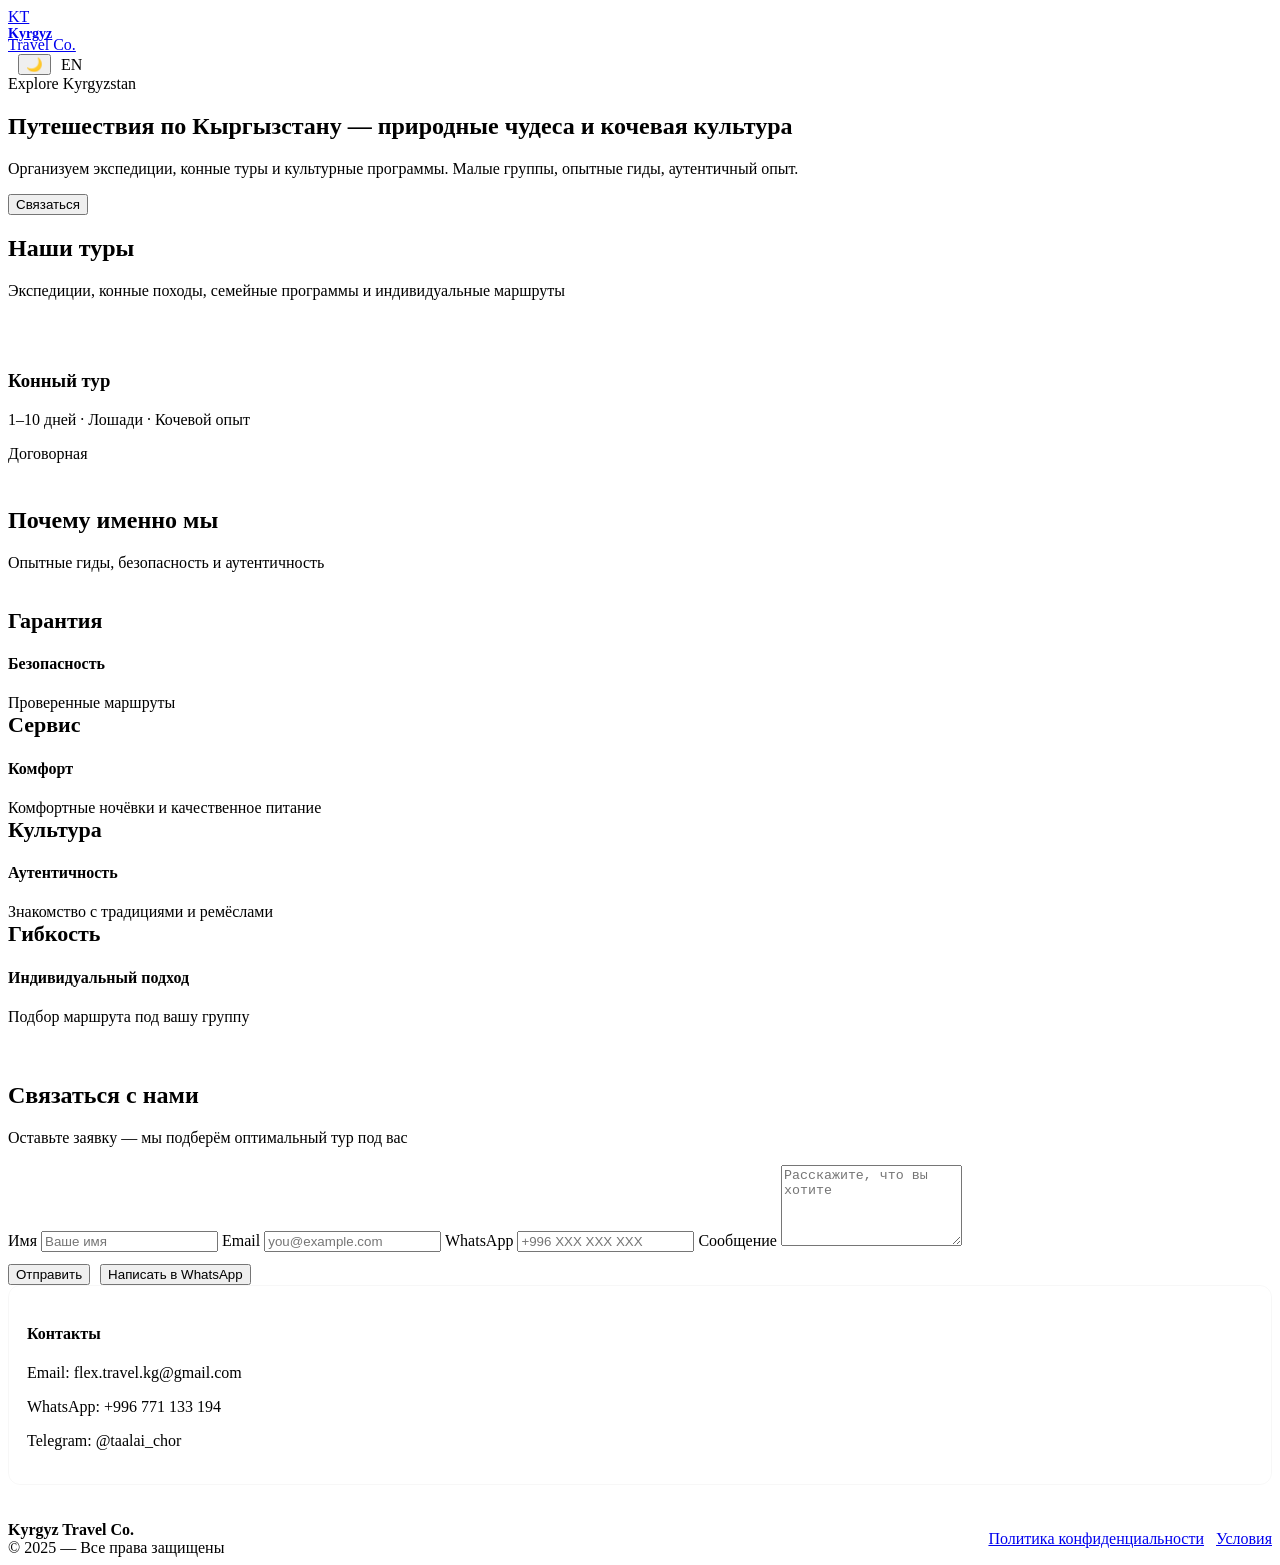
==== index.html @ 2ddeb766 "test" ====
<!doctype html>
<html lang="ru">

<head>
    <meta charset="utf-8" />
    <meta name="viewport" content="width=device-width,initial-scale=1" />
    <title data-en="Kyrgyz Travel — example landing page">Kyrgyz Travel — пример лендинга</title>
    <link rel="stylesheet" href="../css/i.css">
    <link rel="preconnect" href="https://fonts.gstatic.com" crossorigin>
    <link href="https://fonts.googleapis.com/css2?family=Inter:wght@300;400;600;700;800&display=swap" rel="stylesheet">
</head>

<body>
    <header>
        <div class="container header-inner">
            <a class="logo" href="#">
                <span class="mark">KT</span>
                <span>
                    <div style="font-size:14px;color:var(--muted);font-weight:600">Kyrgyz</div>
                    <div style="font-size:16px;margin-top:-6px">Travel Co.</div>
                </span>
            </a>

            <div style="display:flex;align-items:center;gap:10px;margin-left:10px">
                <button id="themeToggle" class="btn secondary">🌙</button>
                <div class="language-switcher" id="langSwitcher" data-en="RU" >EN</div>
            </div>
        </div>
    </header>

    
    <section class="hero fade-in" id="home">
        <div class="container">
            <div class="grid">
                <div class="hero-left">
                    <div class="eyebrow pill" data-en="Explore Kyrgyzstan">Explore Kyrgyzstan</div>

                    <h1 data-en="Traveling in Kyrgyzstan — natural wonders and nomadic culture">
                        Путешествия по Кыргызстану — природные чудеса и кочевая культура
                    </h1>

                    <p class="lead"
                        data-en="We organize expeditions, horseback tours, and cultural programs. Small groups, experienced guides, authentic experience.">
                        Организуем экспедиции, конные туры и культурные программы. Малые группы, опытные гиды,
                        аутентичный опыт.
                    </p>

                    <div class="hero-ctas">
                        <button class="btn" id="down" data-en="Contact">Связаться</button>
                    </div>
                </div>
            </div>
        </div>
    </section>

    <section class="section fade-in" id="tours">
        <div class="container">
            <div style="display:flex;align-items:center;justify-content:space-between;margin-bottom:18px">
                <div>
                    <h2 data-en="Our Tours">Наши туры</h2>
                    <p class="muted" data-en="Expeditions, horseback trips, family programs and custom routes">
                        Экспедиции, конные походы, семейные программы и индивидуальные маршруты
                    </p>
                </div>
            </div>

            <div class="cards fade-in">
                <article class="card">
                    <img src="../img/horse-tour-ketmen-e1671558551342.jpeg"
                        alt="">
                    <h3 data-en="Horse Tour">Конный тур</h3>
                    <p class="muted" data-en="1–10 days · Horses · Nomadic experience">1–10 дней · Лошади · Кочевой опыт
                    </p>
                    <div style="display:flex;justify-content:space-between;align-items:center;margin-top:14px">
                        <div class="price" data-en="Negotiable">Договорная</div>
                    </div>
                </article>
            </div>
        </div>
    </section>

    
    <section class="section fade-in" id="why" style="padding-top:24px;padding-bottom:36px">
        <div class="container">
            <div style="display:flex;align-items:center;justify-content:space-between;margin-bottom:20px">
                <div>
                    <h2 data-en="Why Choose Us">Почему именно мы</h2>
                    <p class="muted" data-en="Experienced guides, safety and authenticity">Опытные гиды, безопасность и
                        аутентичность</p>
                </div>
            </div>

            <div class="highlights" style="margin-top:16px">
                <div class="badge">
                    <div style="font-size:22px;font-weight:800" data-en="Guarantee">Гарантия</div>
                    <h4 data-en="Safety">Безопасность</h4>
                    <div class="muted" data-en="Verified routes">Проверенные маршруты</div>
                </div>

                <div class="badge">
                    <div style="font-size:22px;font-weight:800" data-en="Service">Сервис</div>
                    <h4 data-en="Comfort">Комфорт</h4>
                    <div class="muted" data-en="Comfortable overnight stays and quality food">Комфортные ночёвки и
                        качественное питание</div>
                </div>

                <div class="badge">
                    <div style="font-size:22px;font-weight:800" data-en="Culture">Культура</div>
                    <h4 data-en="Authenticity">Аутентичность</h4>
                    <div class="muted" data-en="Introduction to traditions and crafts">Знакомство с традициями и
                        ремёслами</div>
                </div>

                <div class="badge">
                    <div style="font-size:22px;font-weight:800" data-en="Flexibility">Гибкость</div>
                    <h4 data-en="Personal approach">Индивидуальный подход</h4>
                    <div class="muted" data-en="Route selection for your group">Подбор маршрута под вашу группу</div>
                </div>
            </div>
        </div>
    </section>

    
    <section class="section fade-in" id="contact" style="padding-bottom:36px">
        <div class="container">
            <h2 data-en="Contact Us">Связаться с нами</h2>
            <p class="muted" data-en="Leave a request — we will select the best tour for you">Оставьте заявку — мы
                подберём оптимальный тур под вас</p>

            <div class="contact-grid" style="margin-top:18px">
                <div class="form">
                    <form id="contactForm">
                        <label for="name" data-en="Name">Имя</label>
                        <input id="name" type="text" required placeholder="Ваше имя" data-en-placeholder="Your name">

                        <label for="email" style="margin-top:10px" data-en="Email">Email</label>
                        <input id="email" type="email" required placeholder="you@example.com"
                            data-en-placeholder="you@example.com">

                        <label for="number" style="margin-top:10px" data-en="WhatsApp">WhatsApp</label>
                        <input id="number" type="tel" required placeholder="+996 XXX XXX XXX"
                            data-en-placeholder="+996 XXX XXX XXX">

                        <label for="message" style="margin-top:10px" data-en="Message">Сообщение</label>
                        <textarea id="message" rows="5" placeholder="Расскажите, что вы хотите"
                            data-en-placeholder="Tell us what you want"></textarea>

                        <div style="margin-top:12px;display:flex;gap:10px">
                            <button class="btn" type="submit" data-en="Send">Отправить</button>
                            <button class="btn secondary" type="button" id="ctaWa" data-en="Write in WhatsApp">Написать
                                в WhatsApp</button>
                        </div>
                    </form>
                </div>

                <aside
                    style="background:var(--card);padding:18px;border-radius:12px;border:1px solid rgba(10,15,20,0.03)">
                    <h4 data-en="Contacts">Контакты</h4>
                    <p class="muted">Email: flex.travel.kg@gmail.com</p>
                    <p class="muted">WhatsApp: +996 771 133 194</p>
                    <p class="muted">Telegram: @taalai_chor</p>
                </aside>
            </div>
        </div>
    </section>

    
    <footer>
        <div class="container" style="display:flex;align-items:center;justify-content:space-between;gap:20px">
            <div>
                <strong>Kyrgyz Travel Co.</strong>
                <div class="muted" data-en="© 2025 — All rights reserved">© 2025 — Все права защищены</div>
            </div>
            <div style="display:flex;gap:12px;align-items:center">
                <a href="#" class="muted" data-en="Privacy Policy">Политика конфиденциальности</a>
                <a href="#" class="muted" data-en="Terms">Условия</a>
            </div>
        </div>
    </footer>
    
    <script src="../js/i.js"></script>

</body>

</html>
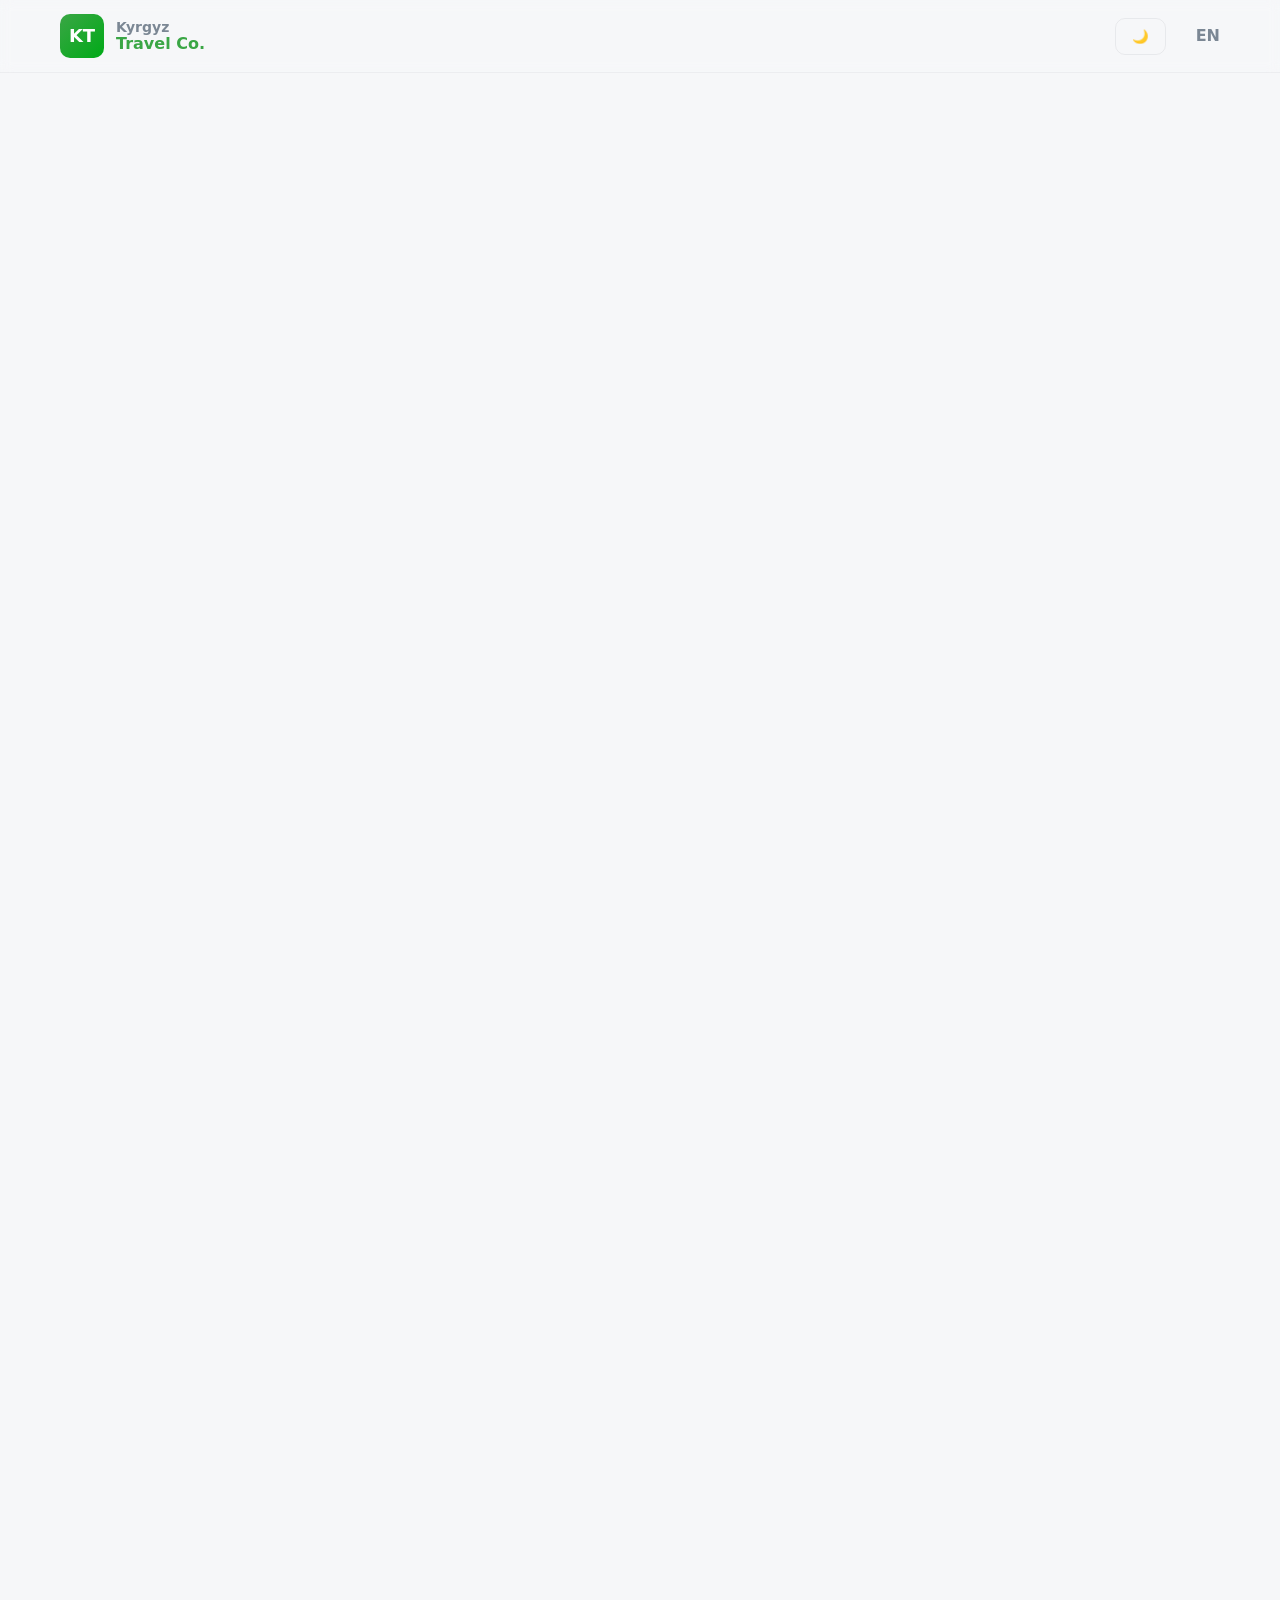
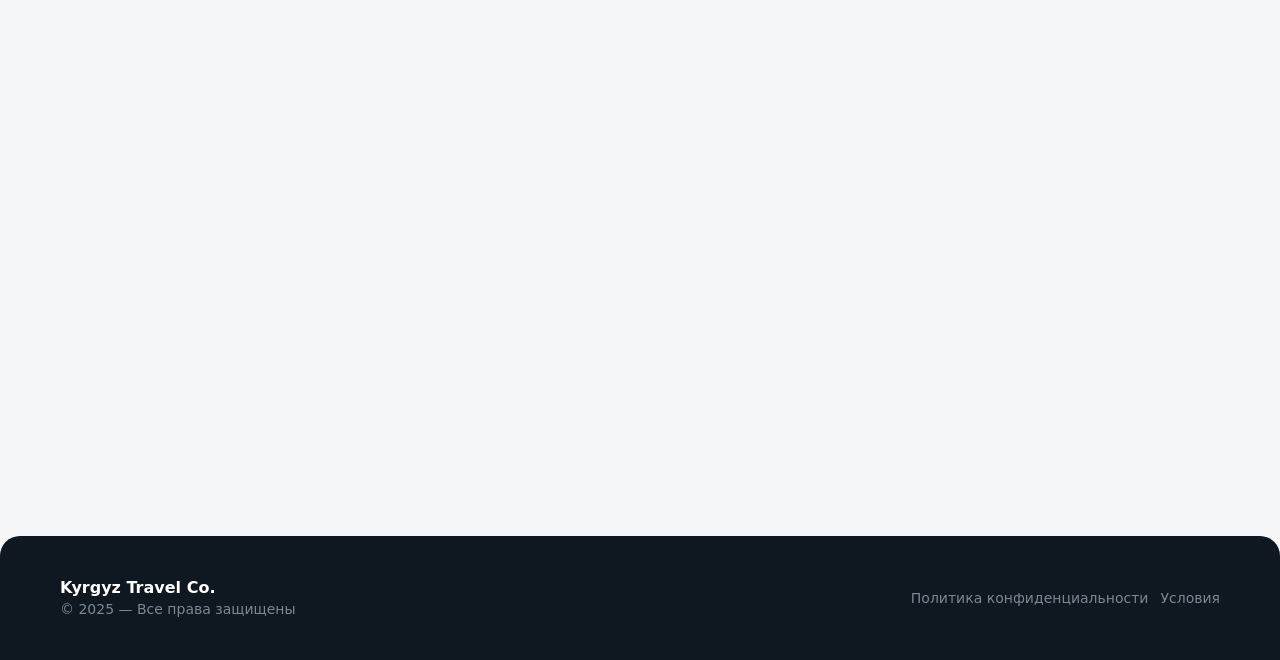
==== commit 675339c2: "test 2" ====
--- a/index.html
+++ b/index.html
@@ -5,7 +5,7 @@
     <meta charset="utf-8" />
     <meta name="viewport" content="width=device-width,initial-scale=1" />
     <title data-en="Kyrgyz Travel — example landing page">Kyrgyz Travel — пример лендинга</title>
-    <link rel="stylesheet" href="../css/i.css">
+    <link rel="stylesheet" href="style.css">
     <link rel="preconnect" href="https://fonts.gstatic.com" crossorigin>
     <link href="https://fonts.googleapis.com/css2?family=Inter:wght@300;400;600;700;800&display=swap" rel="stylesheet">
 </head>
--- a/style.css
+++ b/style.css
@@ -0,0 +1,514 @@
+:root {
+    --bg: #f6f7f9;
+    --card: #ffffff;
+    --muted: #7b8794;
+    --accent: #3aa645;
+    --accent-2: #d4af37;
+    --radius: 14px;
+    --glass: rgba(255, 255, 255, 0.7);
+}
+
+* {
+    box-sizing: border-box
+}
+
+html,
+body {
+    height: 100%
+}
+
+body {
+    font-family: Inter, system-ui, -apple-system, "Segoe UI", Roboto, "Helvetica Neue", Arial;
+    margin: 0;
+    background: var(--bg);
+    color: var(--text);
+    -webkit-font-smoothing: antialiased;
+    -moz-osx-font-smoothing: grayscale;
+    line-height: 1.45;
+}
+
+.container {
+    max-width: 1200px;
+    margin: 0 auto;
+    padding: 0 20px
+}
+
+header {
+    position: fixed;
+    left: 0;
+    right: 0;
+    top: 0;
+    z-index: 60;
+    backdrop-filter: blur(6px);
+    background: linear-gradient(180deg, var(--header-bg), var(--header-bg-2));
+    border-bottom: 1px solid rgba(15, 23, 42, 0.04);
+}
+
+.header-inner {
+    display: flex;
+    align-items: center;
+    justify-content: space-between;
+    height: 72px
+}
+
+.logo {
+    display: flex;
+    align-items: center;
+    gap: 12px;
+    font-weight: 700;
+    color: var(--accent);
+
+    text-decoration: none
+}
+
+.logo .mark {
+    width: 44px;
+    height: 44px;
+    border-radius: 10px;
+    background: linear-gradient(135deg, var(--accent), #00aa17);
+    display: inline-flex;
+    align-items: center;
+    justify-content: center;
+    color: #fff;
+    font-weight: 800;
+    font-size: 18px
+}
+
+nav ul {
+    display: flex;
+    gap: 18px;
+    list-style: none;
+    margin: 0;
+    padding: 0
+}
+
+.fade-in {
+    opacity: 0;
+    transform: translateY(20px);
+    transition: .6s ease;
+}
+
+.fade-in.visible {
+    opacity: 1;
+    transform: translateY(0);
+}
+
+.btn {
+    transition: .25s ease;
+}
+
+.btn:hover {
+    transform: translateY(-3px);
+    box-shadow: 0 6px 14px rgba(0, 0, 0, 0.18);
+}
+
+
+:root[data-theme='dark'] {
+    --bg: #0c0f13;
+    --card: #161b22;
+    --muted: #9aa3b1;
+    --accent: #57c763;
+    --accent-2: #c1a045;
+    color: #e7e9ec;
+}
+
+:root[data-theme='dark'] body {
+    background: var(--bg);
+}
+
+
+#successModalWrapper {
+    position: fixed;
+    inset: 0;
+    background: rgba(0, 0, 0, 0.45);
+    backdrop-filter: blur(3px);
+    display: flex;
+    align-items: center;
+    justify-content: center;
+
+    opacity: 0;
+    pointer-events: none;
+    transition: .35s ease;
+}
+
+#successModalWrapper.active {
+    opacity: 1;
+    pointer-events: all;
+}
+
+#successModal {
+    background: white;
+    padding: 28px 35px;
+    border-radius: 14px;
+    max-width: 360px;
+    text-align: center;
+    transform: scale(.7);
+    transition: .35s ease;
+}
+
+#successModalWrapper.active #successModal {
+    transform: scale(1);
+}
+
+.actions {
+    display: flex;
+    gap: 12px;
+    align-items: center
+}
+
+.btn {
+    background: var(--accent-2);
+    color: #111;
+    padding: 10px 16px;
+    border-radius: 10px;
+    border: none;
+    font-weight: 700;
+    cursor: pointer
+}
+
+.btn.secondary:active {
+    background: var(--accent-2)
+}
+
+.btn.secondary {
+    background: transparent;
+    border: 1px solid rgba(11, 18, 32, 0.06);
+    color: var(--accent);
+    font-weight: 600
+}
+
+#theme-toggle:hover {
+    transform: scale(1.1);
+}
+
+.icon {
+    display: block;
+    transition: transform 0.5s cubic-bezier(0.25, 0.1, 0.25, 1);
+}
+
+@keyframes rotateIcon {
+    from {
+        transform: rotate(0deg);
+    }
+
+    to {
+        transform: rotate(360deg);
+    }
+}
+
+.rotate-animation {
+    animation: rotateIcon 0.5s cubic-bezier(0.25, 0.1, 0.25, 1) forwards;
+}
+
+.mobile-btn {
+    display: none;
+    background: none;
+    border: 0;
+    font-size: 22px;
+    cursor: pointer
+}
+
+.hero {
+    padding-top: 110px;
+    padding-bottom: 70px;
+    min-height: 520px;
+    display: flex;
+    align-items: center;
+    background-size: cover;
+    background-image: url(../img/37pr710gwhicswg40sos8g4kk.jpg);
+    background-position: center;
+    color: white;
+}
+
+.hero .grid {
+    display: flex;
+    gap: 40px;
+    align-items: center
+}
+
+.hero-left {
+    flex: 1;
+    max-width: 680px
+}
+
+.eyebrow {
+    background: rgba(255, 255, 255, 0.12);
+    display: inline-block;
+    padding: 6px 10px;
+    border-radius: 999px;
+    font-weight: 600;
+    margin-bottom: 14px
+}
+
+h1 {
+    font-size: 40px;
+    margin: 0 0 16px;
+    line-height: 1.05;
+}
+
+p.lead {
+    color: rgba(255, 255, 255, 0.9);
+    margin-bottom: 22px;
+    font-size: 16px
+}
+
+.hero-ctas {
+    display: flex;
+    gap: 12px;
+    align-items: center
+}
+
+
+.section {
+    padding: 70px 0
+}
+
+.cards {
+    display: grid;
+    grid-template-columns: repeat(3, 1fr);
+    gap: 20px
+}
+
+.card {
+    background: var(--card);
+    border-radius: 12px;
+    padding: 18px;
+    box-shadow: 0 6px 18px rgba(12, 20, 30, 0.06);
+    border: 1px solid rgba(12, 20, 30, 0.03)
+}
+
+.card img {
+    width: 100%;
+    height: 160px;
+    object-fit: cover;
+    border-radius: 10px;
+    margin-bottom: 12px
+}
+
+.card h3 {
+    margin: 8px 0;
+    font-size: 18px;
+    color: var(--accent)
+}
+
+.price {
+    font-weight: 800;
+    color: #0b1220
+}
+
+
+.highlights {
+    display: grid;
+    grid-template-columns: repeat(4, 1fr);
+    gap: 16px
+}
+
+.badge {
+    background: linear-gradient(180deg, var(--glass), #ffffff);
+    padding: 18px;
+    border-radius: 12px;
+    text-align: center;
+    box-shadow: 0 4px 12px rgba(12, 20, 30, 0.04)
+}
+
+.badge h4 {
+    margin: 8px 0 0;
+    font-size: 16px
+}
+
+.muted {
+    color: var(--muted);
+    font-size: 14px
+}
+
+
+.testimonials {
+    display: grid;
+    grid-template-columns: repeat(3, 1fr);
+    gap: 18px
+}
+
+.testimonial {
+    padding: 18px;
+    background: linear-gradient(180deg, #fff, #fbfbfc);
+    border-radius: 12px;
+    border: 1px solid rgba(10, 15, 20, 0.03)
+}
+
+.testimonial p {
+    font-size: 14px;
+    color: var(--muted)
+}
+
+
+.contact-grid {
+    display: grid;
+    grid-template-columns: 1fr 360px;
+    gap: 28px;
+    align-items: start
+}
+
+.form {
+    background: var(--card);
+    padding: 18px;
+    border-radius: 12px;
+    border: 1px solid rgba(10, 15, 20, 0.03)
+}
+
+.form input,
+.form textarea,
+.form select {
+    width: 100%;
+    padding: 12px;
+    border-radius: 8px;
+    border: 1px solid #e6e9ef;
+    margin-top: 8px;
+    font-size: 14px
+}
+
+.form label {
+    font-weight: 600;
+    font-size: 14px;
+    color: #111
+}
+
+footer {
+    padding: 40px 0;
+    background: #0f1720;
+    color: #fff;
+    margin-top: 30px;
+    border-top-left-radius: 20px;
+    border-top-right-radius: 20px
+}
+
+footer a {
+    color: rgba(255, 255, 255, 0.9);
+    text-decoration: none
+}
+
+
+:root[data-theme='dark'] {
+    --bg: #0c0f13;
+    --card: #161b22;
+    --muted: #9aa3b1;
+    --accent: #57c763;
+    --accent-2: #c1a045;
+    color: #e7e9ec;
+}
+
+:root[data-theme='dark'] body {
+    background: var(--bg);
+    color: #e7e9ec;
+}
+
+:root[data-theme='dark'] header {
+    background: rgba(22, 27, 34, 0.8);
+}
+
+:root[data-theme='dark'] .card,
+:root[data-theme='dark'] .form,
+:root[data-theme='dark'] aside,
+:root[data-theme='dark'] .testimonial,
+:root[data-theme='dark'] .badge {
+    background: var(--card);
+    border-color: rgba(255, 255, 255, 0.08);
+}
+
+:root[data-theme='dark'] nav a {
+    color: #fff;
+}
+
+:root[data-theme='dark'] footer {
+    background: #0a0d11;
+}
+
+:root[data-theme='dark'] .price {
+    color: #fff;
+}
+
+:root[data-theme='dark'] .muted {
+    color: var(--muted);
+}
+
+:root[data-theme='dark'] .form input,
+:root[data-theme='dark'] .form textarea,
+:root[data-theme='dark'] .form select {
+    border-color: rgba(255, 255, 255, 0.08);
+    color: black;
+}
+
+:root[data-theme='dark'] .contact-grid .form label {
+    color: #fff;
+}
+
+
+
+@media (max-width:1000px) {
+    .cards {
+        grid-template-columns: repeat(2, 1fr)
+    }
+
+    .highlights {
+        grid-template-columns: repeat(2, 1fr)
+    }
+
+    .testimonials {
+        grid-template-columns: repeat(2, 1fr)
+    }
+
+    .contact-grid {
+        grid-template-columns: 1fr
+    }
+}
+
+@media (max-width:720px) {
+    .hero {
+        padding-top: 90px;
+        padding-bottom: 60px
+    }
+
+    .hero .grid {
+        flex-direction: column;
+        align-items: flex-start
+    }
+
+    nav ul {
+        display: none
+    }
+
+    .mobile-btn {
+        display: block
+    }
+
+    .cards {
+        grid-template-columns: 1fr
+    }
+
+    .highlights {
+        grid-template-columns: 1fr
+    }
+
+    header .header-inner {
+        height: 64px
+    }
+}
+
+
+.pill {
+    display: inline-block;
+    padding: 6px 10px;
+    border-radius: 999px;
+    background: rgba(255, 255, 255, 0.12);
+    font-weight: 700
+}
+
+.muted-2 {
+    color: #6e7781
+}
+
+.language-switcher {
+    margin-left: 20px;
+    cursor: pointer;
+    font-weight: 600;
+    color: var(--muted);
+}
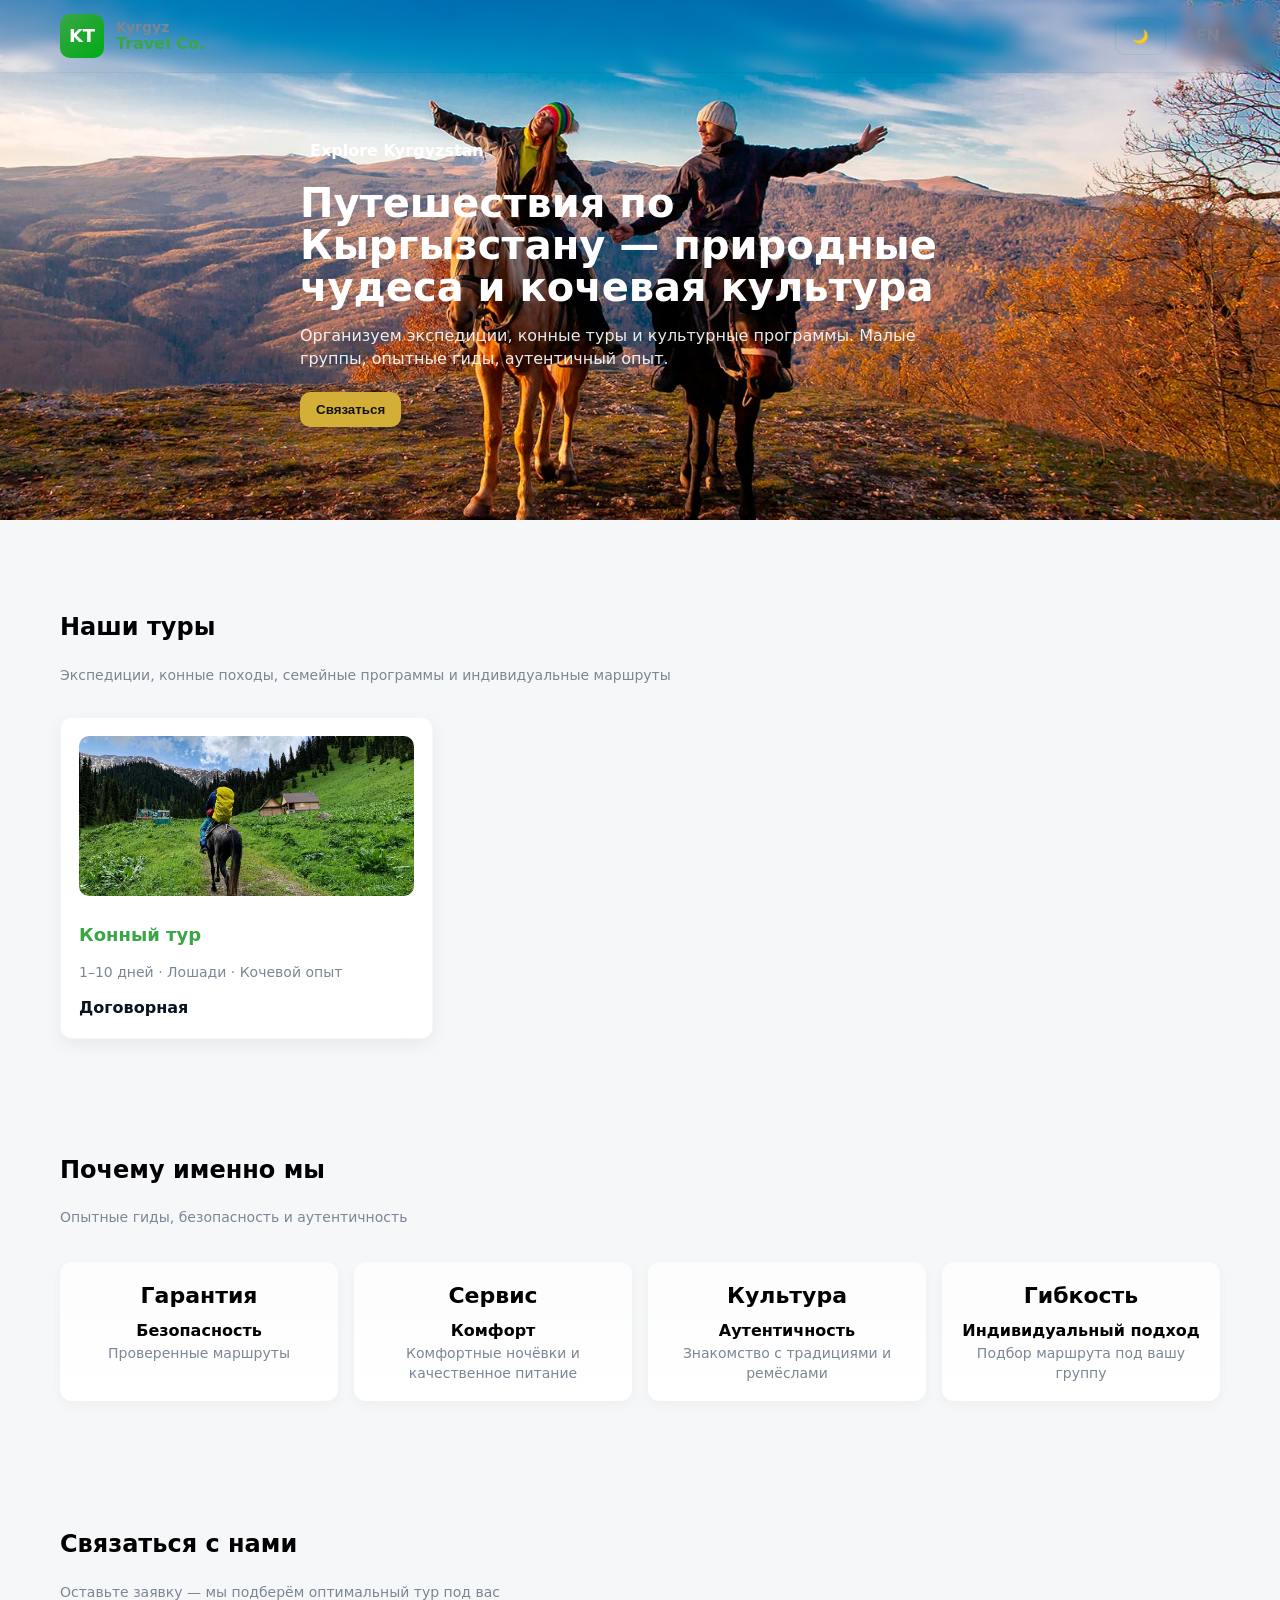
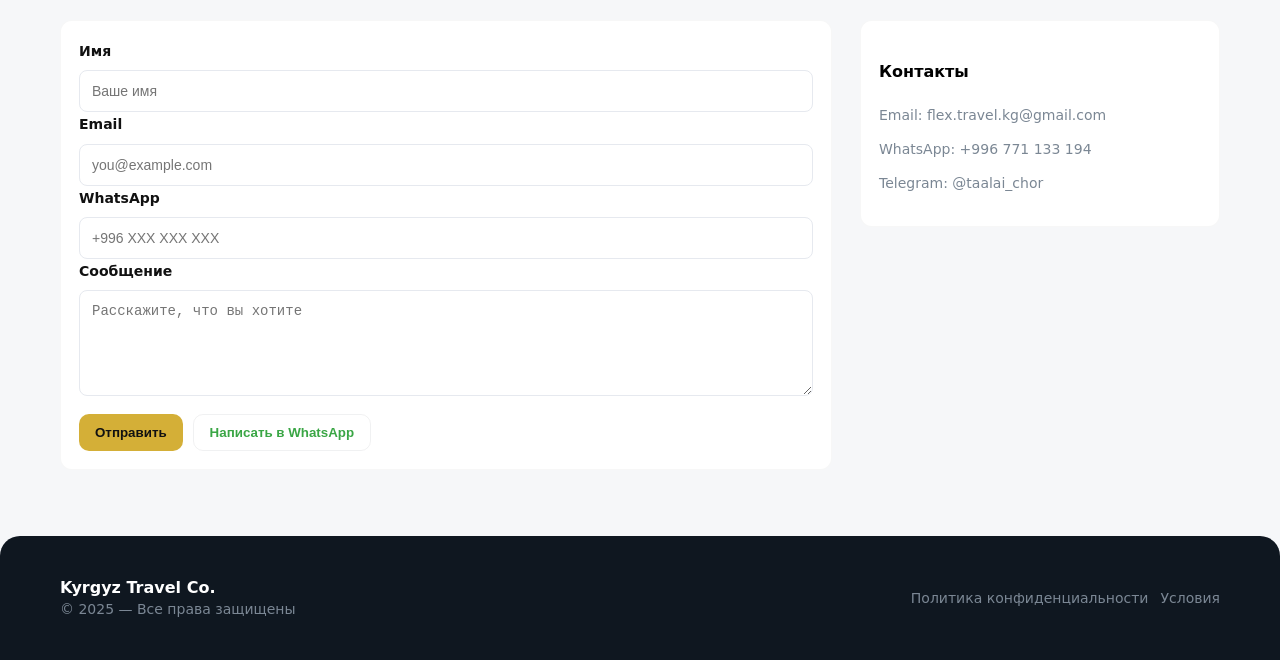
==== commit 8a811cfe: "test" ====
--- a/index.html
+++ b/index.html
@@ -178,7 +178,7 @@
         </div>
     </footer>
     
-    <script src="../js/i.js"></script>
+    <script src="./script.js"></script>
 
 </body>
 
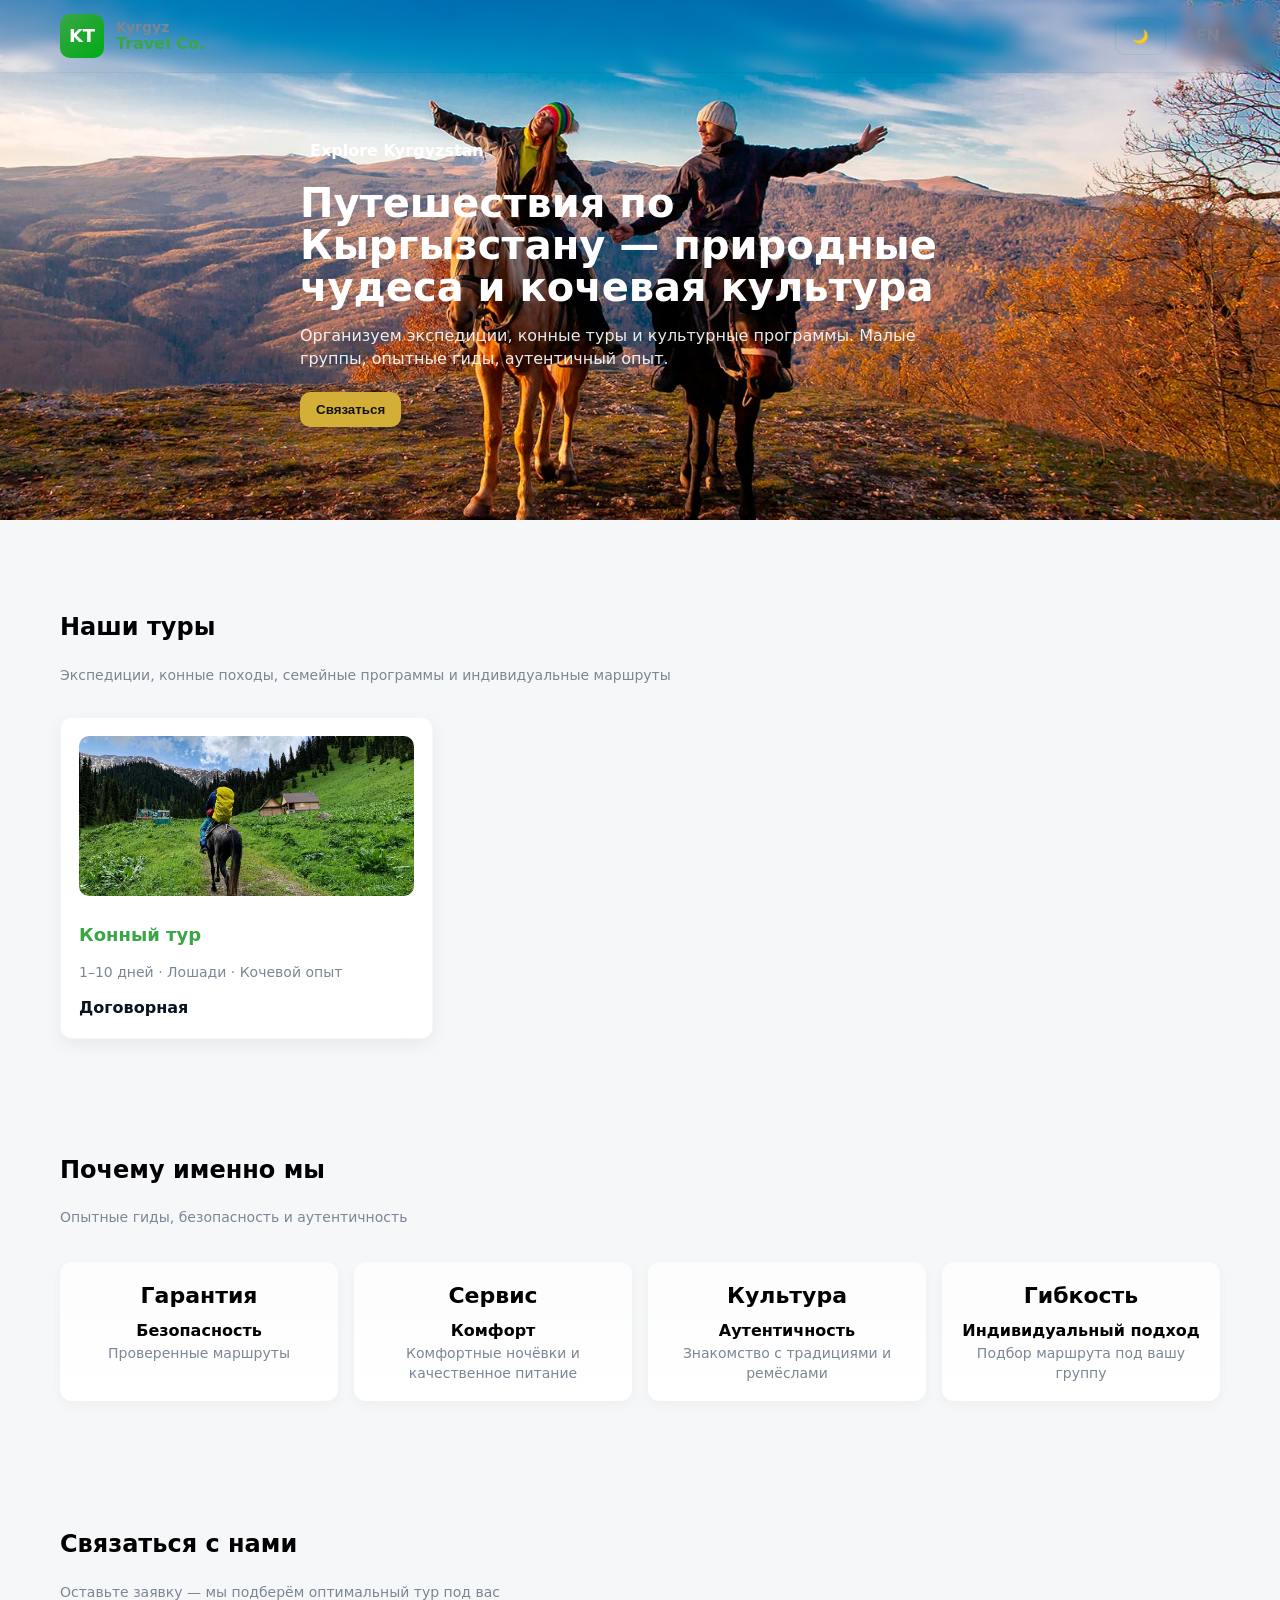
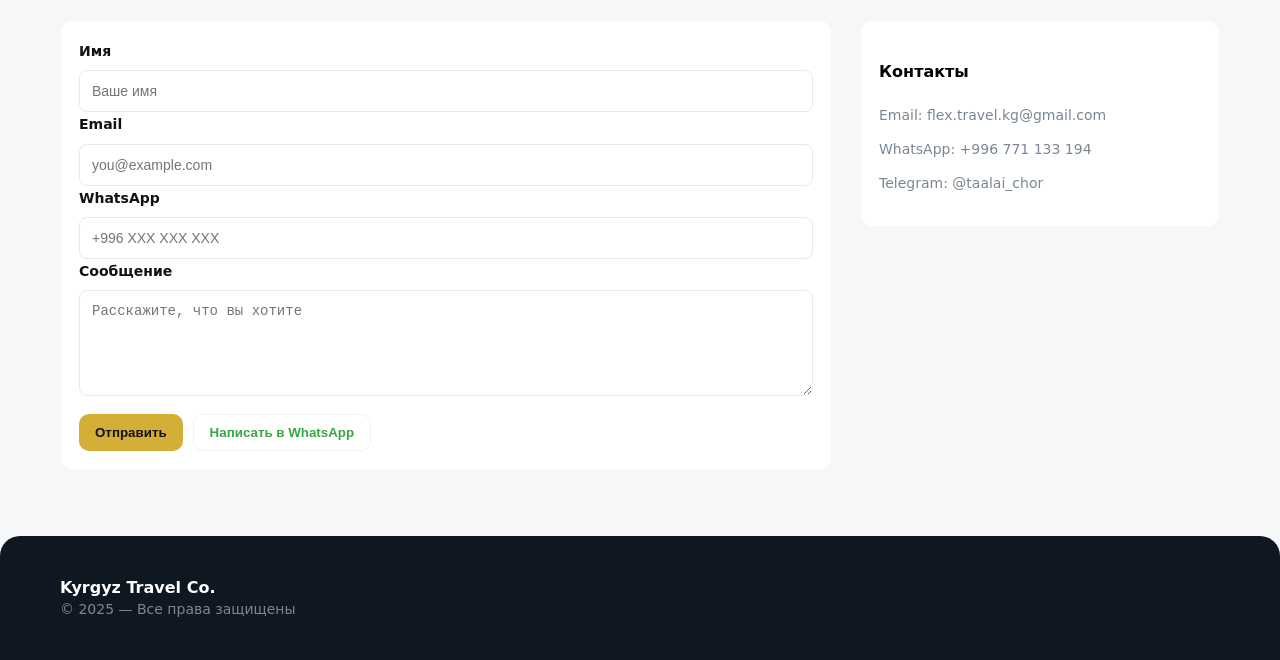
==== commit 0fdf4c28: "test 3" ====
--- a/index.html
+++ b/index.html
@@ -171,10 +171,6 @@
                 <strong>Kyrgyz Travel Co.</strong>
                 <div class="muted" data-en="© 2025 — All rights reserved">© 2025 — Все права защищены</div>
             </div>
-            <div style="display:flex;gap:12px;align-items:center">
-                <a href="#" class="muted" data-en="Privacy Policy">Политика конфиденциальности</a>
-                <a href="#" class="muted" data-en="Terms">Условия</a>
-            </div>
         </div>
     </footer>
     
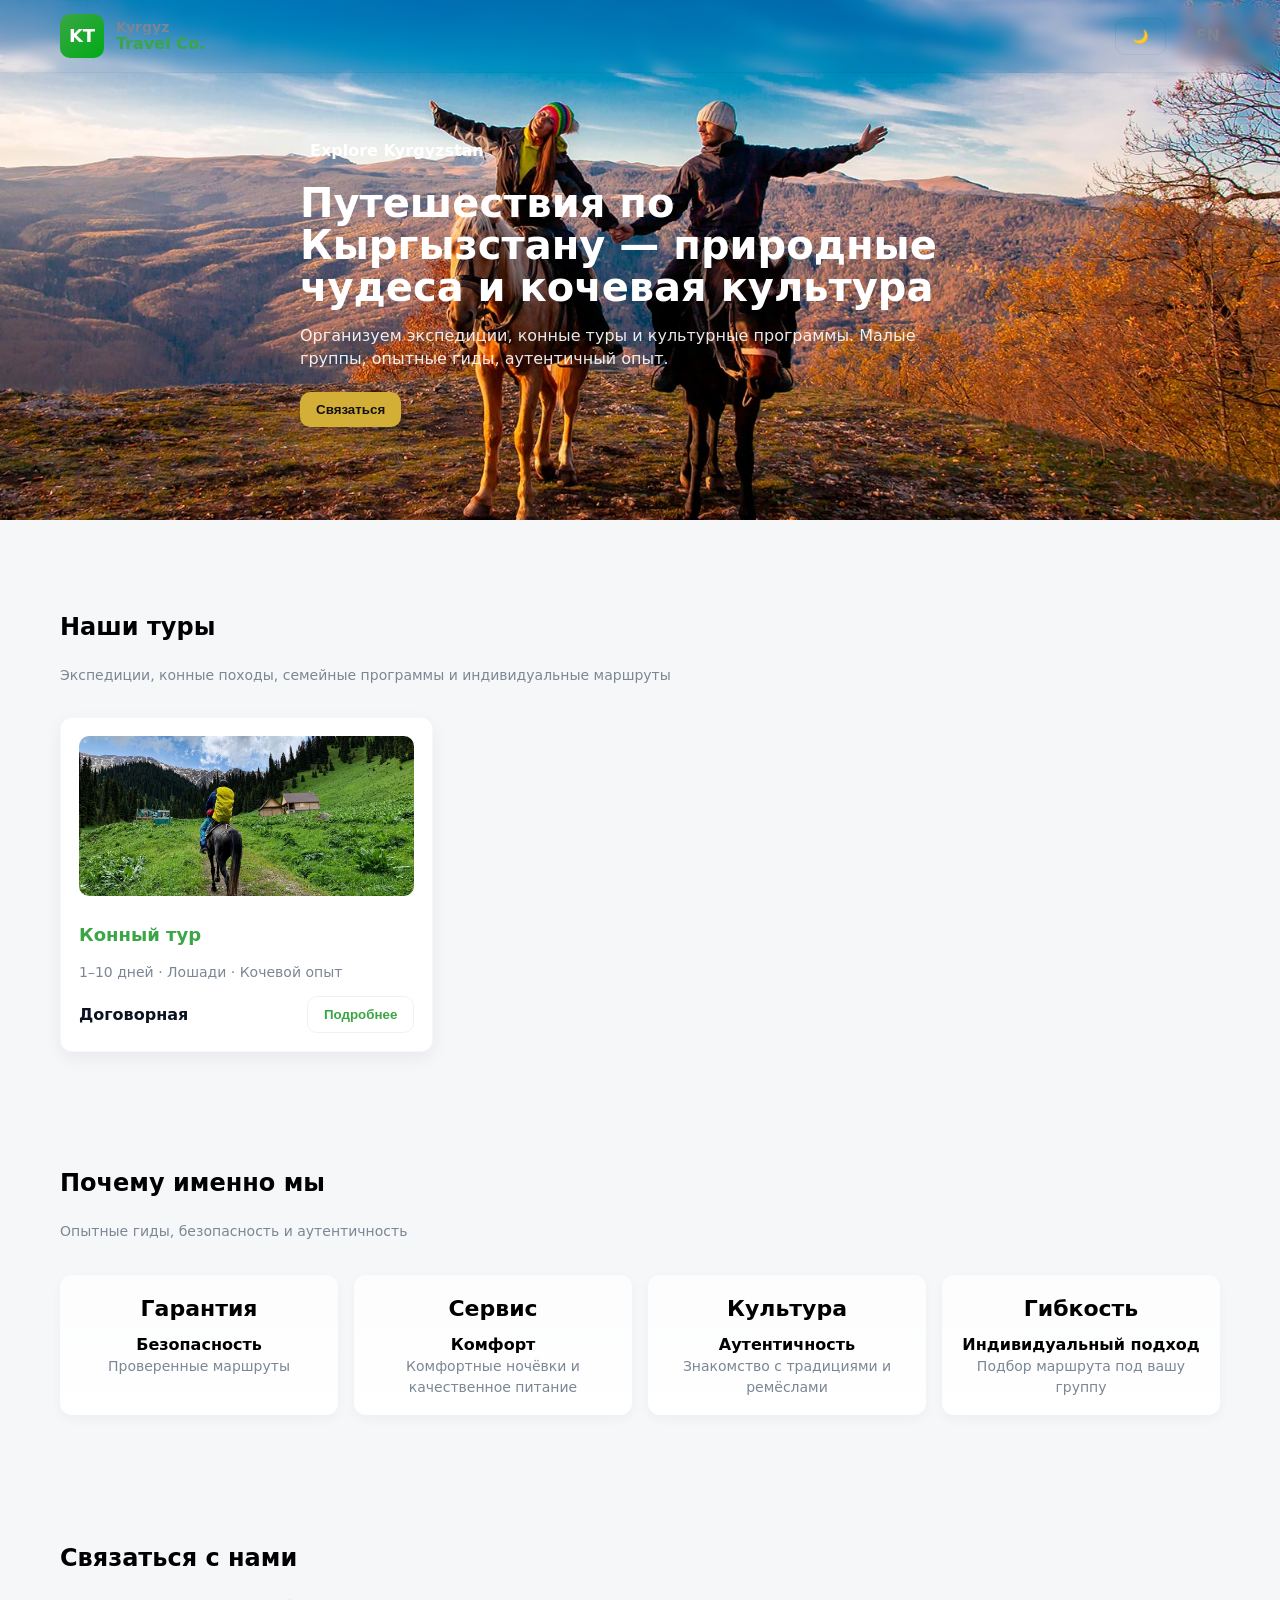
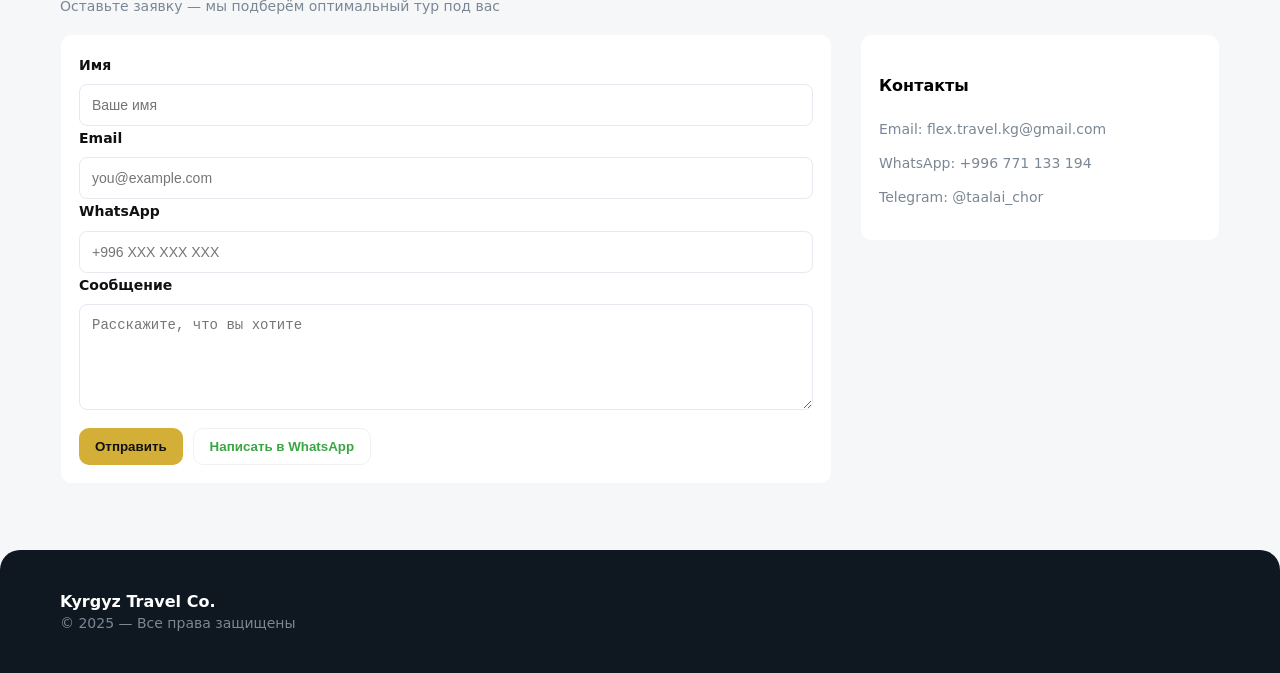
==== commit eaa6e4f7: "test2" ====
--- a/index.html
+++ b/index.html
@@ -23,12 +23,12 @@
 
             <div style="display:flex;align-items:center;gap:10px;margin-left:10px">
                 <button id="themeToggle" class="btn secondary">🌙</button>
-                <div class="language-switcher" id="langSwitcher" data-en="RU" >EN</div>
+                <div class="language-switcher" id="langSwitcher" data-en="RU">EN</div>
             </div>
         </div>
     </header>
 
-    
+
     <section class="hero fade-in" id="home">
         <div class="container">
             <div class="grid">
@@ -66,20 +66,20 @@
 
             <div class="cards fade-in">
                 <article class="card">
-                    <img src="../img/horse-tour-ketmen-e1671558551342.jpeg"
-                        alt="">
+                    <img src="../img/horse-tour-ketmen-e1671558551342.jpeg" alt="">
                     <h3 data-en="Horse Tour">Конный тур</h3>
                     <p class="muted" data-en="1–10 days · Horses · Nomadic experience">1–10 дней · Лошади · Кочевой опыт
                     </p>
                     <div style="display:flex;justify-content:space-between;align-items:center;margin-top:14px">
                         <div class="price" data-en="Negotiable">Договорная</div>
+                        <button class="btn secondary" data-en="More">Подробнее</button>
                     </div>
                 </article>
             </div>
         </div>
     </section>
 
-    
+
     <section class="section fade-in" id="why" style="padding-top:24px;padding-bottom:36px">
         <div class="container">
             <div style="display:flex;align-items:center;justify-content:space-between;margin-bottom:20px">
@@ -120,7 +120,7 @@
         </div>
     </section>
 
-    
+
     <section class="section fade-in" id="contact" style="padding-bottom:36px">
         <div class="container">
             <h2 data-en="Contact Us">Связаться с нами</h2>
@@ -164,7 +164,7 @@
         </div>
     </section>
 
-    
+
     <footer>
         <div class="container" style="display:flex;align-items:center;justify-content:space-between;gap:20px">
             <div>
@@ -173,10 +173,47 @@
             </div>
         </div>
     </footer>
-    
+
+
+
+    <div id="scheduleModal" class="modal">
+        <div class="modal-content">
+            <span class="close">&times;</span>
+            <h3>График туров</h3>
+            <table class="schedule-table">
+                <thead>
+                    <tr>
+                        <th>Дата</th>
+                        <th>Маршрут</th>
+                        <th>Длительность</th>
+                        <th>Стоимость</th>
+                    </tr>
+                </thead>
+                <tbody>
+                    <tr>
+                        <td>1–4 мая</td>
+                        <td>Иссык-Куль — Сон-Куль</td>
+                        <td>4 дня</td>
+                        <td>Договорная</td>
+                    </tr>
+                    <tr>
+                        <td>10–13 июня</td>
+                        <td>Чон-Кемин — Каркыра</td>
+                        <td>4 дня</td>
+                        <td>Договорная</td>
+                    </tr>
+                    <tr>
+                        <td>20–23 июля</td>
+                        <td>Ош — Сары-Челек</td>
+                        <td>4 дня</td>
+                        <td>Договорная</td>
+                    </tr>
+                </tbody>
+            </table>
+        </div>
+    </div>
+
     <script src="./script.js"></script>
-
 </body>
 
-</html>
-
+</html>
--- a/style.css
+++ b/style.css
@@ -511,4 +511,75 @@
     cursor: pointer;
     font-weight: 600;
     color: var(--muted);
+}
+
+/* Модальное окно */
+.modal {
+  display: none;
+  position: fixed;
+  z-index: 1000;
+  left: 0;
+  top: 0;
+  width: 100%;
+  height: 100%;
+  background: rgba(10, 15, 20, 0.6);
+  backdrop-filter: blur(5px);
+  justify-content: center;
+  align-items: center;
+  animation: fadeIn 0.3s ease forwards;
+}
+
+/* Контейнер окна */
+.modal-content {
+  background: var(--card);
+  border-radius: 16px;
+  padding: 24px;
+  width: 90%;
+  max-width: 600px;
+  transform: translateY(40px);
+  opacity: 0;
+  animation: slideUp 0.4s ease forwards;
+}
+
+/* Заголовок и таблица */
+.modal-content h3 {
+  margin-bottom: 12px;
+  text-align: center;
+}
+.schedule-table {
+  width: 100%;
+  border-collapse: collapse;
+  margin-top: 10px;
+}
+.schedule-table th, .schedule-table td {
+  border: 1px solid rgba(0, 0, 0, 0.1);
+  padding: 8px 10px;
+  text-align: center;
+}
+.schedule-table th {
+  background: rgba(0, 0, 0, 0.05);
+}
+
+/* Кнопка закрытия */
+.close {
+  position: absolute;
+  top: 16px;
+  right: 20px;
+  font-size: 26px;
+  cursor: pointer;
+  color: var(--muted);
+  transition: 0.2s;
+}
+.close:hover {
+  color: var(--text);
+}
+
+/* Анимации */
+@keyframes fadeIn {
+  from { opacity: 0; }
+  to { opacity: 1; }
+}
+@keyframes slideUp {
+  from { transform: translateY(40px); opacity: 0; }
+  to { transform: translateY(0); opacity: 1; }
 }
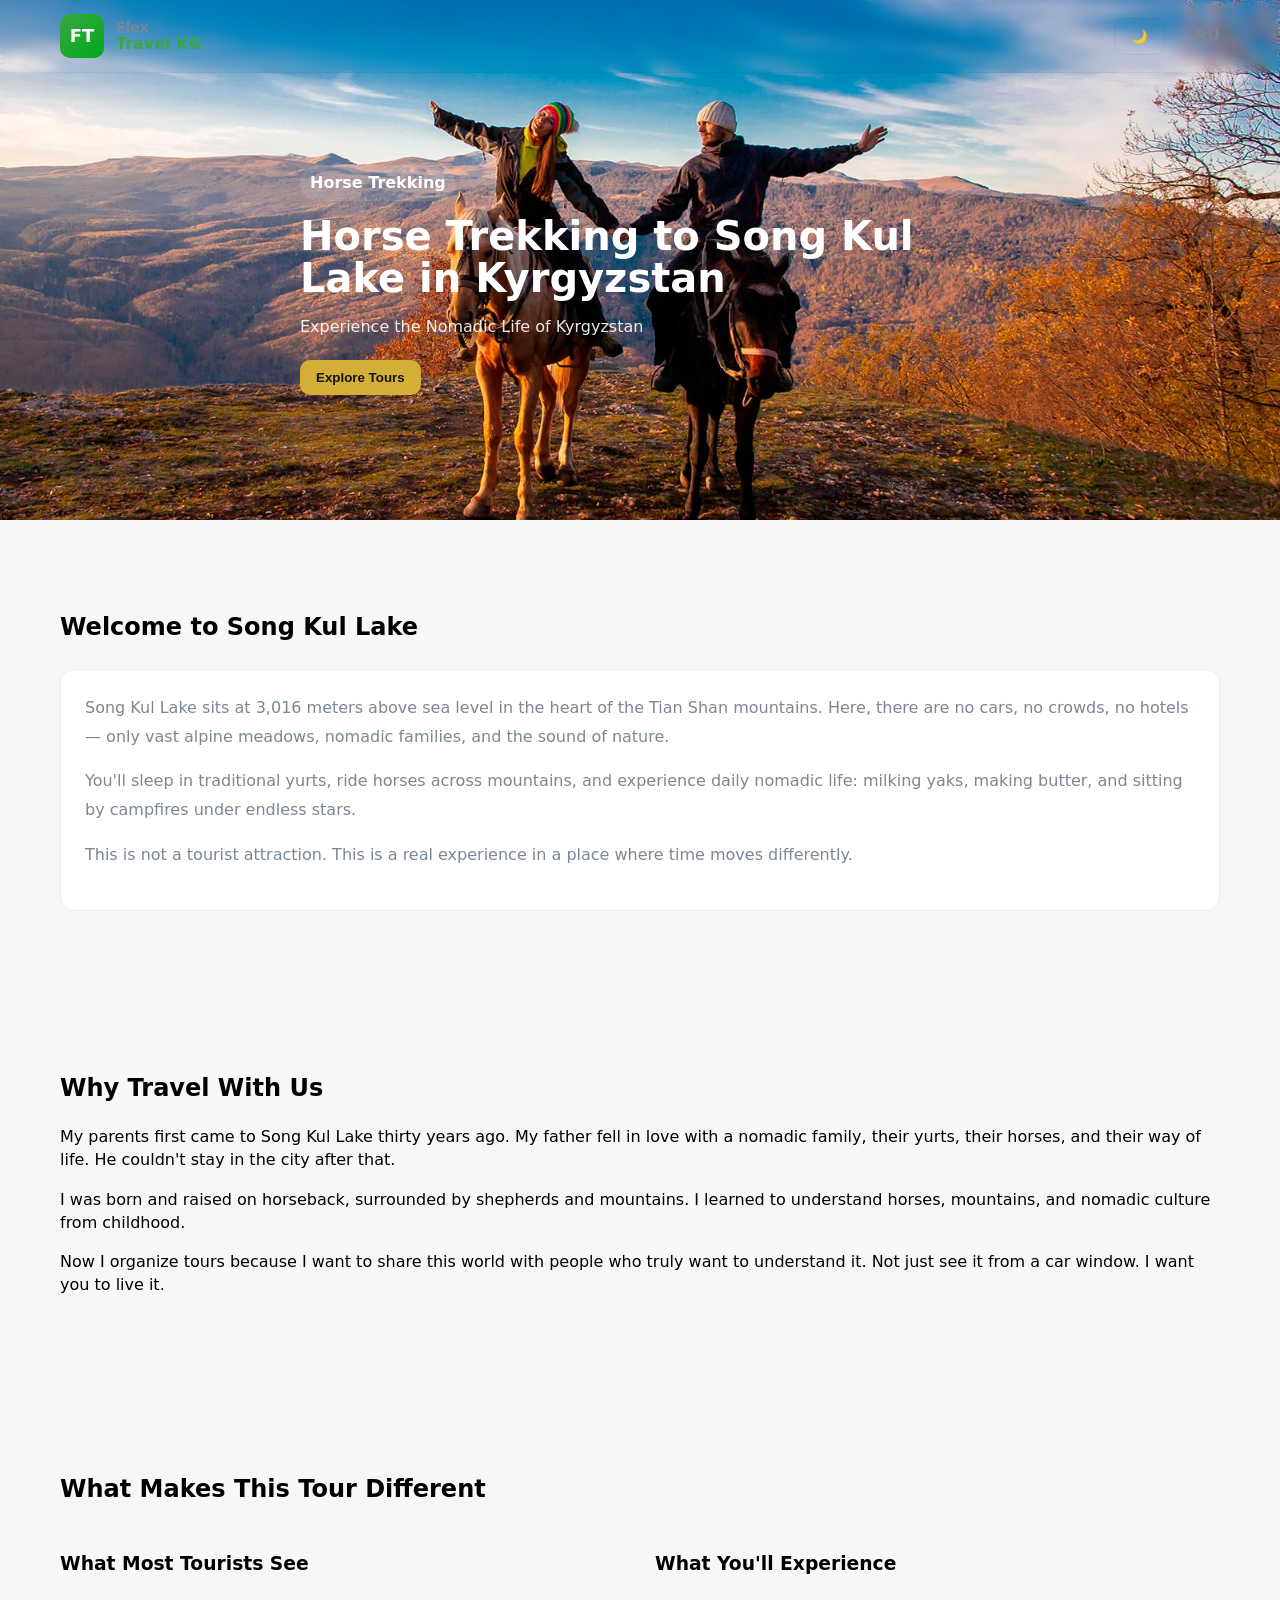
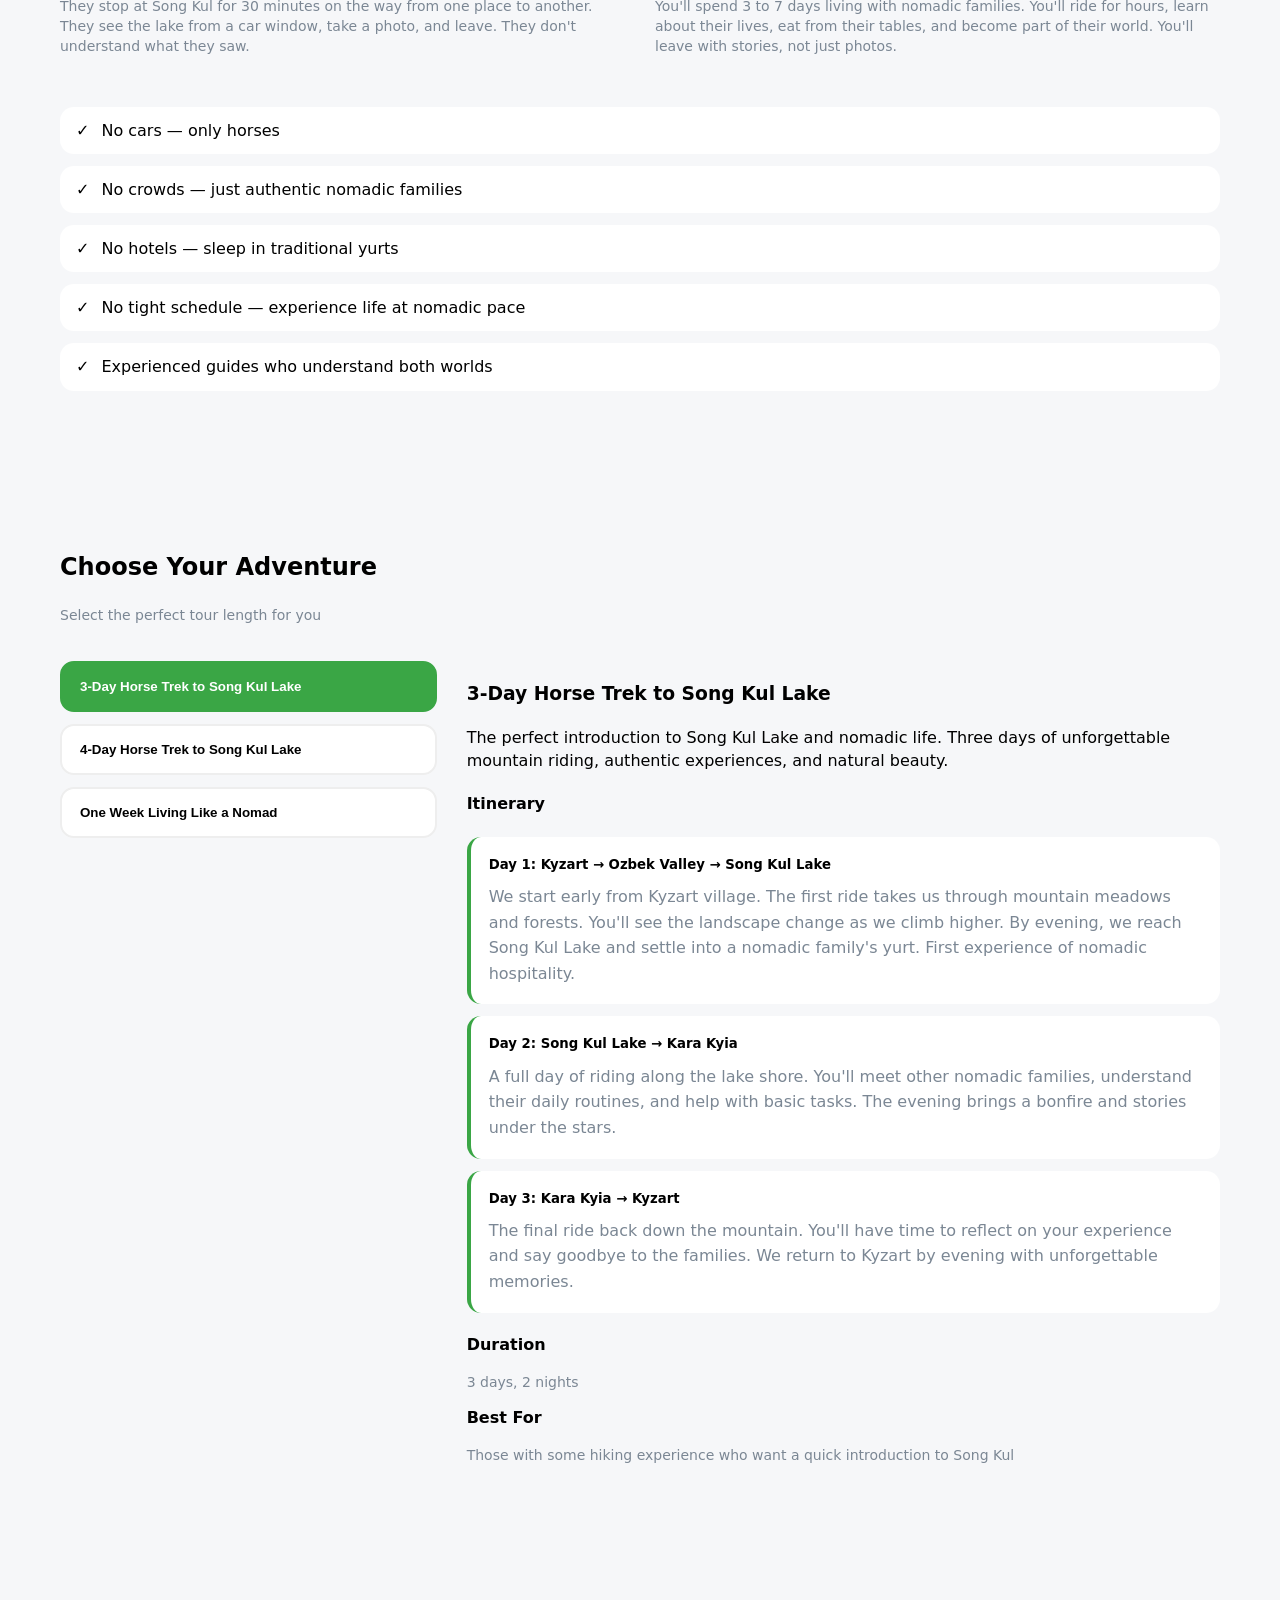
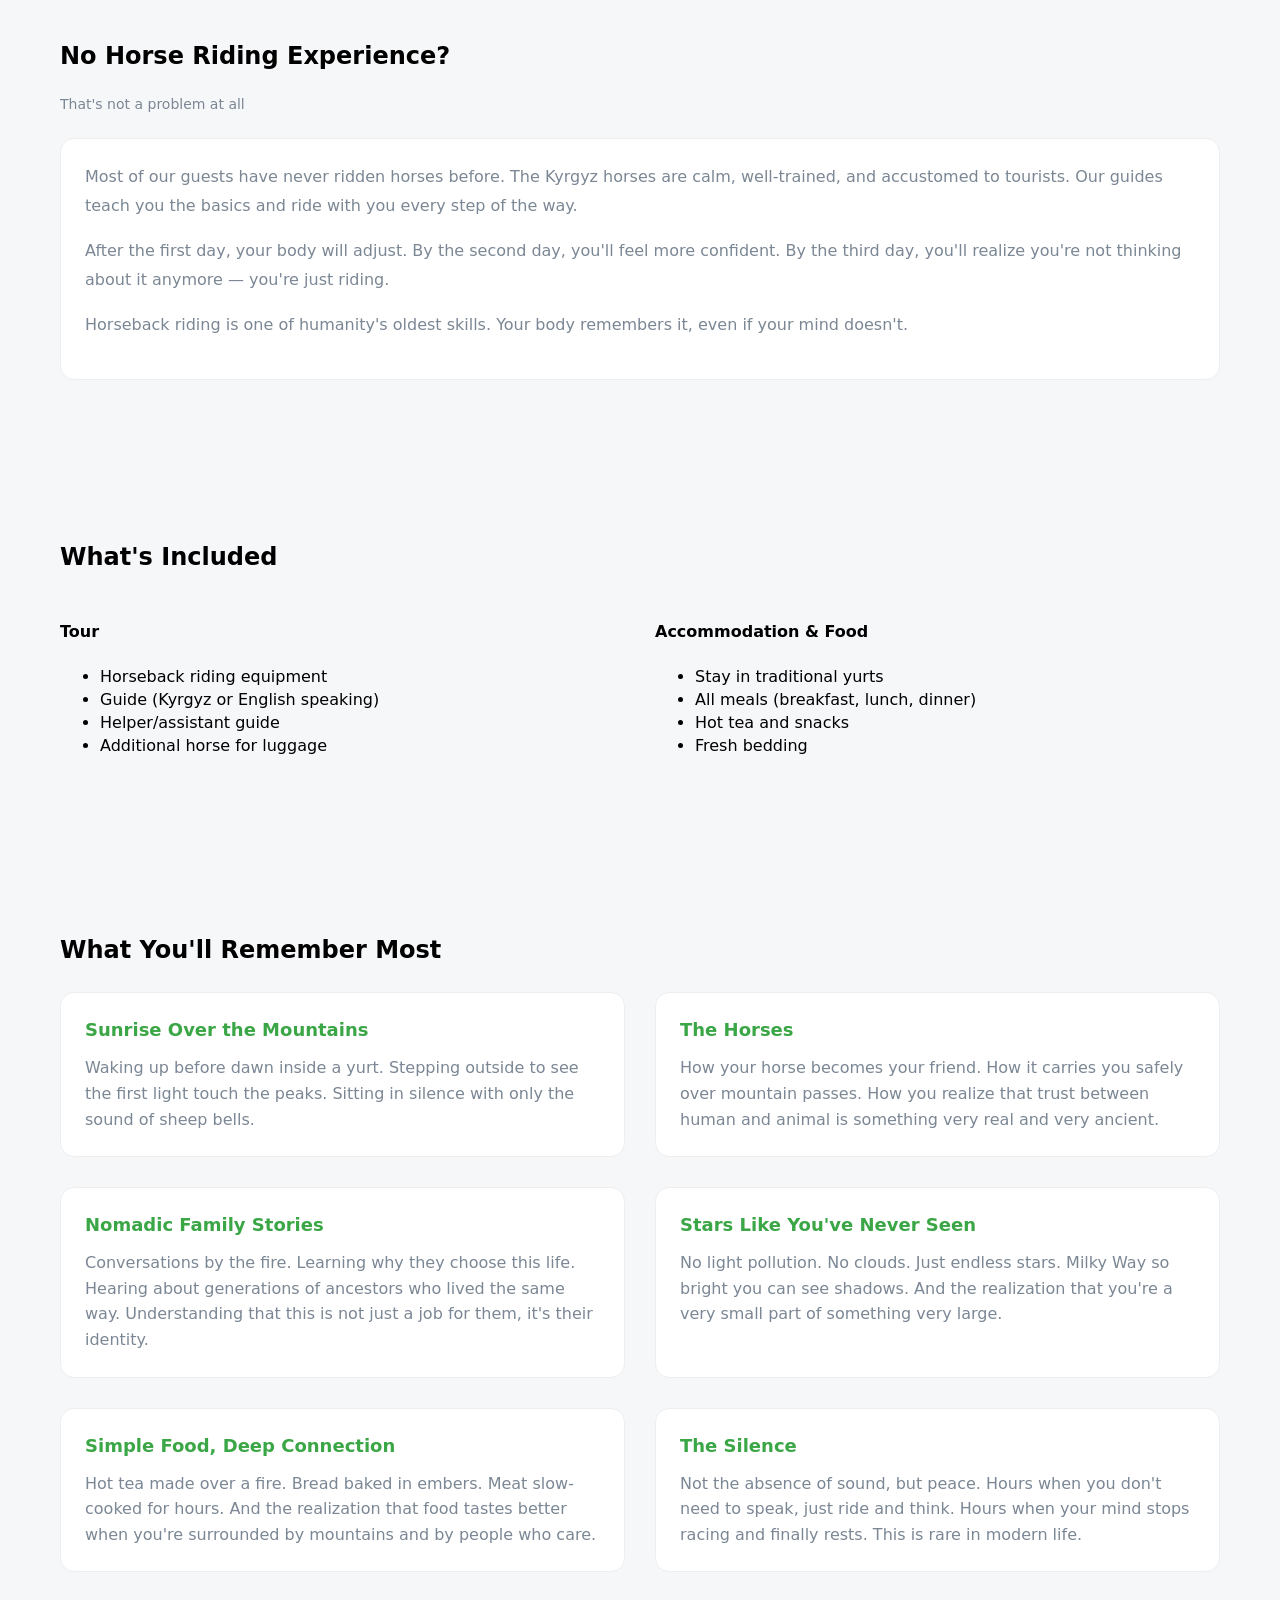
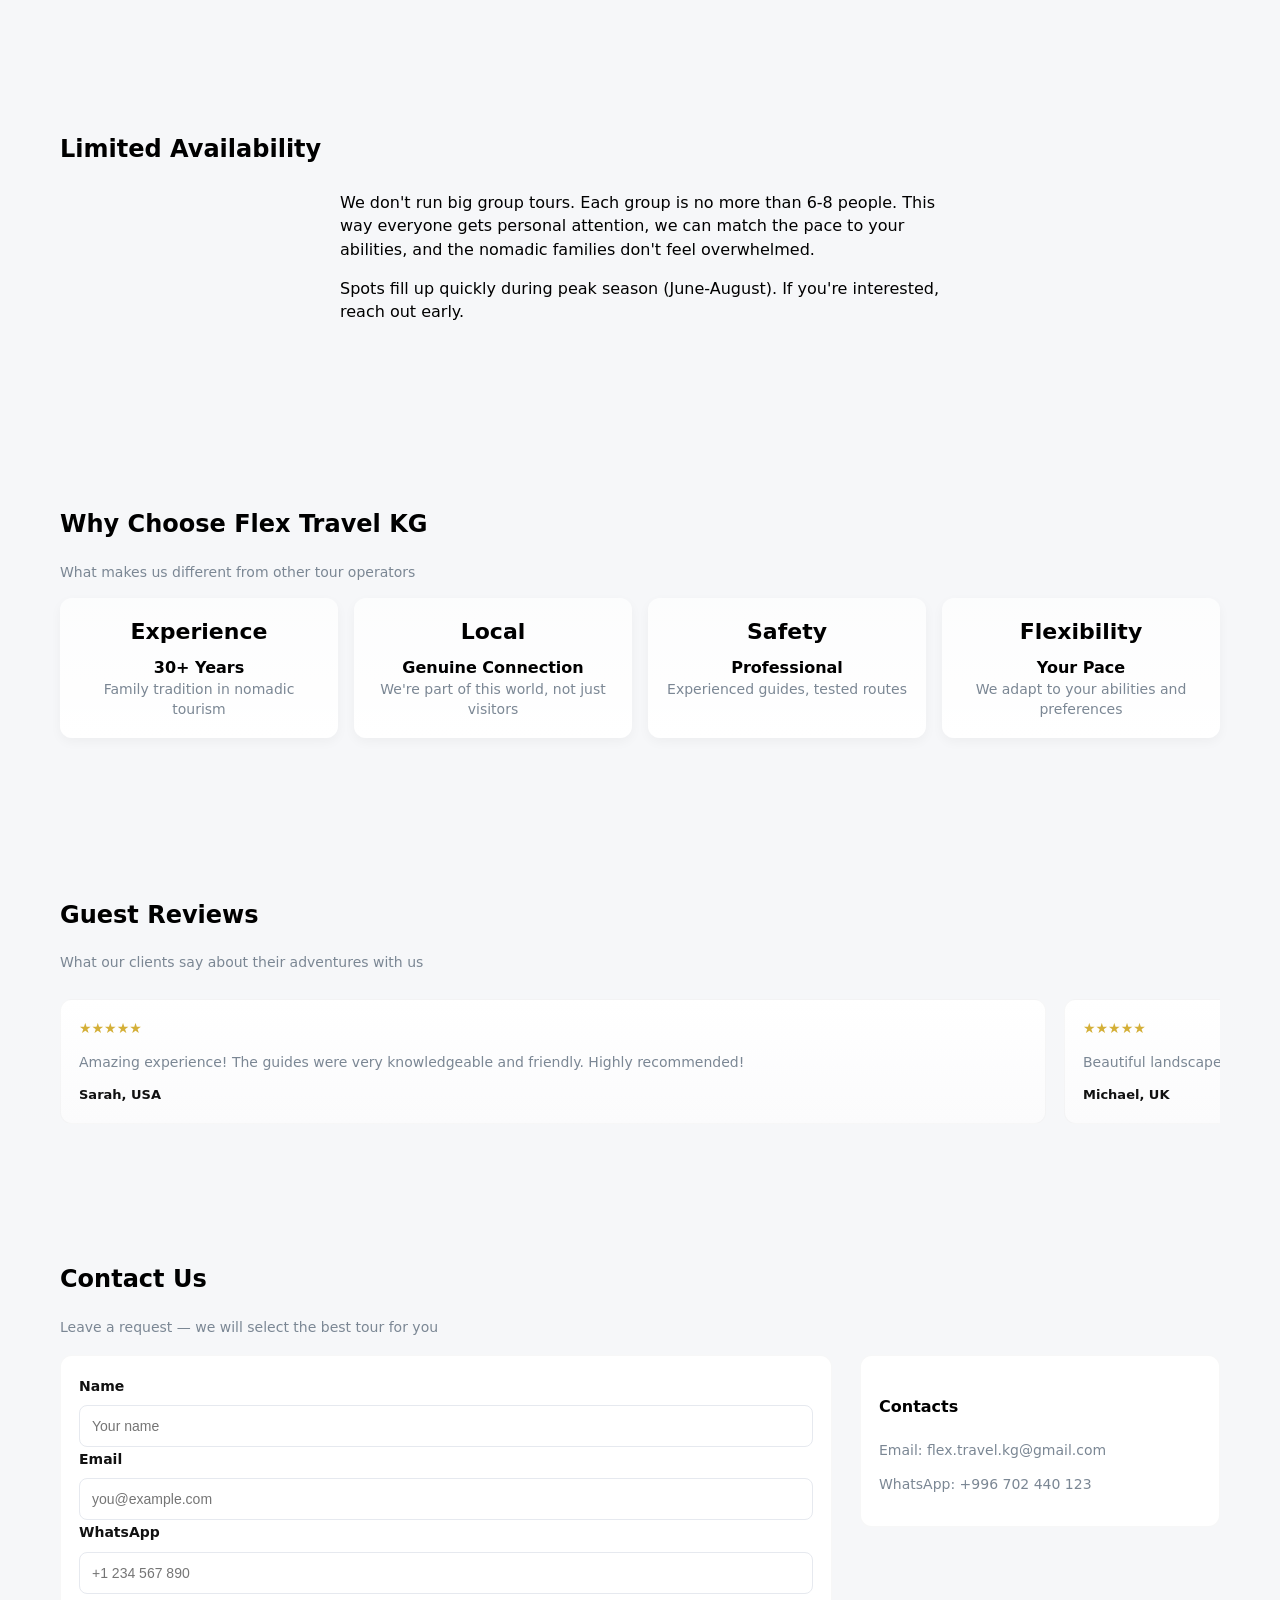
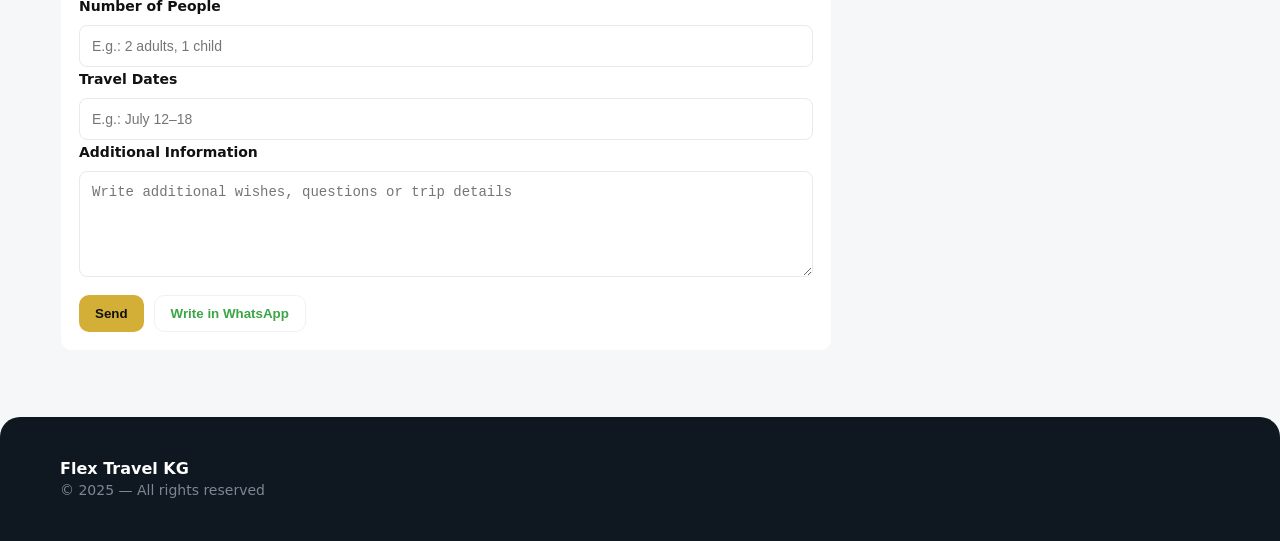
==== commit ebaa468a: "add" ====
--- a/index.html
+++ b/index.html
@@ -4,7 +4,7 @@
 <head>
     <meta charset="utf-8" />
     <meta name="viewport" content="width=device-width,initial-scale=1" />
-    <title data-en="Kyrgyz Travel — example landing page">Kyrgyz Travel — пример лендинга</title>
+    <title data-en="Flex Travel KG — adventure tours in Kyrgyzstan">Flex Travel KG — туры по Кыргызстану</title>
     <link rel="stylesheet" href="style.css">
     <link rel="preconnect" href="https://fonts.gstatic.com" crossorigin>
     <link href="https://fonts.googleapis.com/css2?family=Inter:wght@300;400;600;700;800&display=swap" rel="stylesheet">
@@ -14,118 +14,455 @@
     <header>
         <div class="container header-inner">
             <a class="logo" href="#">
-                <span class="mark">KT</span>
+                <span class="mark">FT</span>
                 <span>
-                    <div style="font-size:14px;color:var(--muted);font-weight:600">Kyrgyz</div>
-                    <div style="font-size:16px;margin-top:-6px">Travel Co.</div>
+                    <div style="font-size:14px;color:var(--muted);font-weight:600" data-en="Flex">Flex</div>
+                    <div style="font-size:16px;margin-top:-6px" data-en="Travel KG">Travel KG</div>
                 </span>
             </a>
 
             <div style="display:flex;align-items:center;gap:10px;margin-left:10px">
-                <button id="themeToggle" class="btn secondary">🌙</button>
+                <button id="themeToggle" class="btn secondary">
+                    <span class="icon">🌙</span>
+                </button>
                 <div class="language-switcher" id="langSwitcher" data-en="RU">EN</div>
             </div>
         </div>
     </header>
 
 
+    <!-- HERO / INTRO -->
     <section class="hero fade-in" id="home">
         <div class="container">
             <div class="grid">
                 <div class="hero-left">
-                    <div class="eyebrow pill" data-en="Explore Kyrgyzstan">Explore Kyrgyzstan</div>
-
-                    <h1 data-en="Traveling in Kyrgyzstan — natural wonders and nomadic culture">
-                        Путешествия по Кыргызстану — природные чудеса и кочевая культура
+                    <div class="eyebrow pill" data-en="Horse Trekking">Конный трекинг</div>
+
+                    <h1 data-en="Horse Trekking to Song Kul Lake in Kyrgyzstan">
+                        Конный тур на озеро Сон-Куль в Кыргызстане
                     </h1>
 
-                    <p class="lead"
-                        data-en="We organize expeditions, horseback tours, and cultural programs. Small groups, experienced guides, authentic experience.">
-                        Организуем экспедиции, конные туры и культурные программы. Малые группы, опытные гиды,
-                        аутентичный опыт.
+                    <p class="lead" data-en="Experience the Nomadic Life of Kyrgyzstan">
+                        Почувствуйте настоящую жизнь кочевников Кыргызстана
                     </p>
 
                     <div class="hero-ctas">
-                        <button class="btn" id="down" data-en="Contact">Связаться</button>
+                        <button class="btn" id="down" data-en="Explore Tours">Изучить туры</button>
                     </div>
                 </div>
             </div>
         </div>
     </section>
 
-    <section class="section fade-in" id="tours">
-        <div class="container">
-            <div style="display:flex;align-items:center;justify-content:space-between;margin-bottom:18px">
+    <!-- WELCOME / INTRODUCTION -->
+    <section class="section fade-in" id="welcome">
+        <div class="container">
+            <h2 data-en="Welcome to Song Kul Lake">Добро пожаловать на озеро Сон-Куль</h2>
+
+            <div class="content-grid">
                 <div>
-                    <h2 data-en="Our Tours">Наши туры</h2>
-                    <p class="muted" data-en="Expeditions, horseback trips, family programs and custom routes">
-                        Экспедиции, конные походы, семейные программы и индивидуальные маршруты
-                    </p>
-                </div>
-            </div>
-
-            <div class="cards fade-in">
-                <article class="card">
-                    <img src="../img/horse-tour-ketmen-e1671558551342.jpeg" alt="">
-                    <h3 data-en="Horse Tour">Конный тур</h3>
-                    <p class="muted" data-en="1–10 days · Horses · Nomadic experience">1–10 дней · Лошади · Кочевой опыт
-                    </p>
-                    <div style="display:flex;justify-content:space-between;align-items:center;margin-top:14px">
-                        <div class="price" data-en="Negotiable">Договорная</div>
-                        <button class="btn secondary" data-en="More">Подробнее</button>
+                    <p data-en="Song Kul Lake sits at 3,016 meters above sea level in the heart of the Tian Shan mountains. Here, there are no cars, no crowds, no hotels — only vast alpine meadows, nomadic families, and the sound of nature.">
+                        Озеро Сон-Куль находится на высоте 3016 метров над уровнем моря в сердце гор Тянь-Шань. Здесь нет автомобилей, нет толп туристов, нет отелей — только бескрайние альпийские луга, кочевые семьи и звуки природы.
+                    </p>
+
+                    <p data-en="You'll sleep in traditional yurts, ride horses across mountains, and experience daily nomadic life: milking yaks, making butter, and sitting by campfires under endless stars.">
+                        Вы будете спать в традиционных юртах, ездить верхом на лошадях через горы и переживать повседневную жизнь кочевников: дойку яков, приготовление масла и сидение у костров под бесконечными звёздами.
+                    </p>
+
+                    <p data-en="This is not a tourist attraction. This is a real experience in a place where time moves differently.">
+                        Это не туристический аттракцион. Это настоящее приключение в месте, где время течёт иначе.
+                    </p>
+                </div>
+            </div>
+        </div>
+    </section>
+
+    <!-- WHY TRAVEL WITH US -->
+    <section class="section fade-in" id="why-travel">
+        <div class="container">
+            <h2 data-en="Why Travel With Us">Почему путешествуют с нами</h2>
+
+            <div class="story-content">
+                <p data-en="My parents first came to Song Kul Lake thirty years ago. My father fell in love with a nomadic family, their yurts, their horses, and their way of life. He couldn't stay in the city after that.">
+                    Мои родители впервые приехали на озеро Сон-Куль тридцать лет назад. Мой отец влюбился в кочевую семью, их юрты, лошадей и образ жизни. После этого он не смог остаться в городе.
+                </p>
+
+                <p data-en="I was born and raised on horseback, surrounded by shepherds and mountains. I learned to understand horses, mountains, and nomadic culture from childhood.">
+                    Я родился и вырос верхом на лошади, окружённый пастухами и горами. С детства я научился понимать лошадей, горы и кочевую культуру.
+                </p>
+
+                <p data-en="Now I organize tours because I want to share this world with people who truly want to understand it. Not just see it from a car window. I want you to live it.">
+                    Теперь я организую туры, потому что хочу поделиться этим миром с людьми, которые действительно хотят его понять. Не просто увидеть из окна машины. Я хочу, чтобы вы его пережили.
+                </p>
+            </div>
+        </div>
+    </section>
+
+    <!-- WHAT MAKES THIS DIFFERENT -->
+    <section class="section fade-in" id="what-different">
+        <div class="container">
+            <h2 data-en="What Makes This Tour Different">Чем этот тур отличается от других</h2>
+
+            <div style="display: grid; grid-template-columns: 1fr 1fr; gap: 30px; margin-top: 24px;">
+                <div>
+                    <h3 data-en="What Most Tourists See">Что видят большинство туристов</h3>
+                    <p class="muted" data-en="They stop at Song Kul for 30 minutes on the way from one place to another. They see the lake from a car window, take a photo, and leave. They don't understand what they saw.">
+                        Они останавливаются на озере на 30 минут между другими местами. Видят озеро из окна машины, фотографируют и уезжают. Они не понимают, что видели.
+                    </p>
+                </div>
+
+                <div>
+                    <h3 data-en="What You'll Experience">Что вы переживёте с нами</h3>
+                    <p class="muted" data-en="You'll spend 3 to 7 days living with nomadic families. You'll ride for hours, learn about their lives, eat from their tables, and become part of their world. You'll leave with stories, not just photos.">
+                        Вы проведёте 3–7 дней, живя с кочевыми семьями. Будете ездить верхом часами, учиться их жизни, есть из их столов и стать частью их мира. Вы уедете с историями, а не просто фотографиями.
+                    </p>
+                </div>
+            </div>
+
+            <div class="features-list" style="margin-top: 36px;">
+                <div class="feature">✓ <span data-en="No cars — only horses">Без машин — только лошади</span></div>
+                <div class="feature">✓ <span data-en="No crowds — just authentic nomadic families">Без толп — только настоящие кочевые семьи</span></div>
+                <div class="feature">✓ <span data-en="No hotels — sleep in traditional yurts">Без отелей — спите в традиционных юртах</span></div>
+                <div class="feature">✓ <span data-en="No tight schedule — experience life at nomadic pace">Без жёсткого расписания — живите в темпе кочевников</span></div>
+                <div class="feature">✓ <span data-en="Experienced guides who understand both worlds">Опытные гиды, которые понимают оба мира</span></div>
+            </div>
+        </div>
+    </section>
+
+    <!-- CHOOSE YOUR ADVENTURE - INTERACTIVE TABS -->
+    <section class="section fade-in" id="choose-adventure">
+        <div class="container">
+            <h2 data-en="Choose Your Adventure">Выберите своё приключение</h2>
+            <p class="muted" data-en="Select the perfect tour length for you">Выберите идеальную длину тура для вас</p>
+
+            <div class="tours-tabs" style="margin-top: 36px;">
+                <!-- Tour List -->
+                <div class="tour-list">
+                    <button class="tour-tab active" data-tour="3day" data-en="3-Day Horse Trek to Song Kul Lake">
+                        3-дневный конный тур на Сон-Куль
+                    </button>
+                    <button class="tour-tab" data-tour="4day" data-en="4-Day Horse Trek to Song Kul Lake">
+                        4-дневный конный тур на Сон-Куль
+                    </button>
+                    <button class="tour-tab" data-tour="week" data-en="One Week Living Like a Nomad">
+                        Неделя жизни как настоящий кочевник
+                    </button>
+                </div>
+
+                <!-- Tour Details -->
+                <div class="tour-details">
+                    <!-- 3-Day Tour -->
+                    <div class="tour-content active" id="tour-3day">
+                        <h3 data-en="3-Day Horse Trek to Song Kul Lake">3-дневный конный тур на озеро Сон-Куль</h3>
+                        <p data-en="The perfect introduction to Song Kul Lake and nomadic life. Three days of unforgettable mountain riding, authentic experiences, and natural beauty.">
+                            Идеальное введение в озеро Сон-Куль и кочевую жизнь. Три дня незабываемого горного верховой езды, аутентичного опыта и природной красоты.
+                        </p>
+
+                        <h4 style="margin-top: 20px;" data-en="Itinerary">Программа</h4>
+                        <div class="itinerary">
+                            <div class="day">
+                                <h5 data-en="Day 1: Kyzart → Ozbek Valley → Song Kul Lake">День 1: Кызарт → Долина Озбек → Озеро Сон-Куль</h5>
+                                <p data-en="We start early from Kyzart village. The first ride takes us through mountain meadows and forests. You'll see the landscape change as we climb higher. By evening, we reach Song Kul Lake and settle into a nomadic family's yurt. First experience of nomadic hospitality.">
+                                    Мы начинаем рано утром из деревни Кызарт. Первая поездка ведёт нас через горные луга и леса. Вы увидите, как меняется ландшафт по мере подъёма. К вечеру мы доходим до озера Сон-Куль и поселяемся в юрте кочевой семьи. Первый опыт кочевого гостеприимства.
+                                </p>
+                            </div>
+
+                            <div class="day">
+                                <h5 data-en="Day 2: Song Kul Lake → Kara Kyia">День 2: Сон-Куль → Кара-Кыя</h5>
+                                <p data-en="A full day of riding along the lake shore. You'll meet other nomadic families, understand their daily routines, and help with basic tasks. The evening brings a bonfire and stories under the stars.">
+                                    Полный день верховой езды вдоль берега озера. Вы встретитесь с другими кочевыми семьями, поймёте их распорядок дня и поможете в простых делах. Вечер приносит костёр и истории под звёздами.
+                                </p>
+                            </div>
+
+                            <div class="day">
+                                <h5 data-en="Day 3: Kara Kyia → Kyzart">День 3: Кара-Кыя → Кызарт</h5>
+                                <p data-en="The final ride back down the mountain. You'll have time to reflect on your experience and say goodbye to the families. We return to Kyzart by evening with unforgettable memories.">
+                                    Последняя поездка вниз с горы. У вас будет время поразмышлять о своём опыте и попрощаться с семьями. Мы возвращаемся в Кызарт к вечеру с незабываемыми воспоминаниями.
+                                </p>
+                            </div>
+                        </div>
+
+                        <p style="margin-top: 20px; font-weight: 600;" data-en="Duration">Продолжительность</p>
+                        <p class="muted" data-en="3 days, 2 nights">3 дня, 2 ночи</p>
+
+                        <p style="margin-top: 10px; font-weight: 600;" data-en="Best For">Лучше всего для</p>
+                        <p class="muted" data-en="Those with some hiking experience who want a quick introduction to Song Kul">Тех, кто имеет опыт в пешком туризме и хочет быстро познакомиться с Сон-Кулем</p>
                     </div>
-                </article>
-            </div>
-        </div>
-    </section>
-
-
-    <section class="section fade-in" id="why" style="padding-top:24px;padding-bottom:36px">
-        <div class="container">
-            <div style="display:flex;align-items:center;justify-content:space-between;margin-bottom:20px">
+
+                    <!-- 4-Day Tour -->
+                    <div class="tour-content" id="tour-4day">
+                        <h3 data-en="4-Day Horse Trek to Song Kul Lake">4-дневный конный тур на озеро Сон-Куль</h3>
+                        <p data-en="This extended tour gives you more time to adapt to horseback riding, understand nomadic culture deeper, and explore more of the lake's surroundings.">
+                            Этот расширенный тур даёт вам больше времени, чтобы привыкнуть к верховой езде, глубже понять кочевую культуру и изучить больше окрестностей озера.
+                        </p>
+
+                        <h4 style="margin-top: 20px;" data-en="Itinerary">Программа</h4>
+                        <div class="itinerary">
+                            <div class="day">
+                                <h5 data-en="Day 1: Kyzart → Ozbek Valley → Song Kul Lake">День 1: Кызарт → Долина Озбек → Озеро Сон-Куль</h5>
+                                <p data-en="Same as the 3-day tour. We start early and ride through changing landscapes until we reach the lake and a nomadic family's yurt for the night.">
+                                    Как и в 3-дневном туре. Мы начинаем рано и ездим через меняющиеся пейзажи, пока не достигнем озера и юрты кочевой семьи на ночь.
+                                </p>
+                            </div>
+
+                            <div class="day">
+                                <h5 data-en="Day 2: Song Kul Lake → Kara Kyia">День 2: Сон-Куль → Кара-Кыя</h5>
+                                <p data-en="A full day of riding along the lake. You'll participate in daily nomadic activities and enjoy traditional meals with your host family.">
+                                    Полный день верховой езды вдоль озера. Вы будете участвовать в ежедневных кочевых делах и наслаждаться традиционными блюдами с хозяевами.
+                                </p>
+                            </div>
+
+                            <div class="day">
+                                <h5 data-en="Day 3: Kara Kyia → Kilemche Valley">День 3: Кара-Кыя → Долина Килемче</h5>
+                                <p data-en="We explore new routes and reach Kilemche Valley. This day gives you extra experience in long-distance riding and introduces you to different nomadic groups and landscapes.">
+                                    Мы исследуем новые маршруты и доходим до долины Килемче. Этот день даёт вам дополнительный опыт дальних верховых прогулок и знакомит вас с разными кочевыми группами.
+                                </p>
+                            </div>
+
+                            <div class="day">
+                                <h5 data-en="Day 4: Kilemche Valley → Kyzart">День 4: Килемче → Кызарт</h5>
+                                <p data-en="The final descent back to Kyzart. With more time spent in the mountains, you'll feel more confident on horseback and more connected to this world.">
+                                    Окончательный спуск обратно в Кызарт. Проведя больше времени в горах, вы будете чувствовать себя увереннее в верховой езде и более связанными с этим миром.
+                                </p>
+                            </div>
+                        </div>
+
+                        <p style="margin-top: 20px; font-weight: 600;" data-en="Duration">Продолжительность</p>
+                        <p class="muted" data-en="4 days, 3 nights">4 дня, 3 ночи</p>
+
+                        <p style="margin-top: 10px; font-weight: 600;" data-en="Best For">Лучше всего для</p>
+                        <p class="muted" data-en="Those who want deeper immersion and exploration of different valleys">Тех, кто хочет более глубокого погружения и исследования разных долин</p>
+                    </div>
+
+                    <!-- Week Tour -->
+                    <div class="tour-content" id="tour-week">
+                        <h3 data-en="One Week Living Like a Nomad">Неделя жизни как настоящий кочевник</h3>
+                        <p data-en="Seven days and nights with nomadic families. You won't be a tourist anymore — you'll be part of their life. You'll stop just visiting and start living.">
+                            Семь дней и ночей с кочевыми семьями. Вы перестанете быть туристом — вы станете частью их жизни. Вы перестанете просто посещать и начнёте жить.
+                        </p>
+
+                        <h4 style="margin-top: 20px;" data-en="What's Included">Что входит</h4>
+                        <div style="margin: 16px 0;">
+                            <div data-en="✓ Accommodation in traditional yurts with nomadic families">✓ Проживание в традиционных юртах с кочевыми семьями</div>
+                            <div data-en="✓ All meals prepared by nomadic families (traditional Kyrgyz cuisine)">✓ Все блюда, приготовленные кочевыми семьями (традиционная кыргызская кухня)</div>
+                            <div data-en="✓ Horse riding equipment and experienced guides">✓ Оборудование для верховой езды и опытные гиды</div>
+                            <div data-en="✓ Participation in daily nomadic activities (herding, milking, cooking, etc.)">✓ Участие в ежедневных кочевых делах (пастьба, дойка, приготовление еды и т.д.)</div>
+                            <div data-en="✓ Time to rest, reflect, and simply be">✓ Время отдыха, размышления и просто бытия</div>
+                            <div data-en="✓ Stories, laughter, and connection with real people">✓ Истории, смех и связь с настоящими людьми</div>
+                        </div>
+
+                        <h4 style="margin-top: 20px;" data-en="No Fixed Schedule">Без жёсткого расписания</h4>
+                        <p data-en="We don't have a strict schedule. Some days you'll ride for hours, some days you'll stay in one place and help with daily tasks. Some evenings you'll sit by the fire, other mornings you'll wake up with the shepherds. You adapt to their rhythm.">
+                            У нас нет жёсткого расписания. Некоторые дни вы будете ездить часами, другие дни вы останетесь на месте и поможете с ежедневными делами. Некоторые вечера вы будете сидеть у костра, другие утра вы проснётесь с пастухами. Вы адаптируетесь к их ритму.
+                        </p>
+
+                        <h4 style="margin-top: 20px;" data-en="You Stop Being a Tourist">Вы перестаёте быть туристом</h4>
+                        <p data-en="By the end of the week, you won't ask 'How long until we go back to the hotel?' You'll ask 'Do we have to leave?' You'll understand what it means to live in the mountains, to depend on horses and the weather, to find joy in simple things.">
+                            К концу недели вы не будете спрашивать "Когда нам вернуться в отель?" Вы будете спрашивать "Мы должны уйти?" Вы поймёте, что значит жить в горах, зависеть от лошадей и погоды, находить радость в простых вещах.
+                        </p>
+
+                        <p style="margin-top: 20px; font-weight: 600;" data-en="Duration">Продолжительность</p>
+                        <p class="muted" data-en="7 days, 6 nights">7 дней, 6 ночей</p>
+
+                        <p style="margin-top: 10px; font-weight: 600;" data-en="Best For">Лучше всего для</p>
+                        <p class="muted" data-en="Those seeking a true transformation and real connection with nomadic culture">Тех, кто ищет настоящую трансформацию и реальную связь с кочевой культурой</p>
+                    </div>
+                </div>
+            </div>
+        </div>
+    </section>
+
+    <!-- NO RIDING EXPERIENCE -->
+    <section class="section fade-in" id="no-experience">
+        <div class="container">
+            <h2 data-en="No Horse Riding Experience?">Нет опыта верховой езды?</h2>
+            <p class="muted" data-en="That's not a problem at all">Совсем не проблема</p>
+
+            <div class="content-grid" style="margin-top: 24px;">
                 <div>
-                    <h2 data-en="Why Choose Us">Почему именно мы</h2>
-                    <p class="muted" data-en="Experienced guides, safety and authenticity">Опытные гиды, безопасность и
-                        аутентичность</p>
-                </div>
-            </div>
+                    <p data-en="Most of our guests have never ridden horses before. The Kyrgyz horses are calm, well-trained, and accustomed to tourists. Our guides teach you the basics and ride with you every step of the way.">
+                        Большинство наших гостей никогда не ездили верхом. Кыргызские лошади спокойные, хорошо тренированные и привыкшие к туристам. Наши гиды учат вас основам и ездят с вами на каждом этапе.
+                    </p>
+
+                    <p style="margin-top: 16px;" data-en="After the first day, your body will adjust. By the second day, you'll feel more confident. By the third day, you'll realize you're not thinking about it anymore — you're just riding.">
+                        К концу первого дня ваше тело привыкнет. На второй день вы будете чувствовать себя увереннее. На третий день вы поймёте, что не думаете об этом — вы просто ездите.
+                    </p>
+
+                    <p style="margin-top: 16px;" data-en="Horseback riding is one of humanity's oldest skills. Your body remembers it, even if your mind doesn't.">
+                        Верховая езда — один из самых древних человеческих навыков. Ваше тело помнит это, даже если ваш ум нет.
+                    </p>
+                </div>
+            </div>
+        </div>
+    </section>
+
+
+    <!-- WHAT'S INCLUDED -->
+    <section class="section fade-in" id="whats-included">
+        <div class="container">
+            <h2 data-en="What's Included">Что входит в стоимость</h2>
+
+            <div style="display: grid; grid-template-columns: 1fr 1fr; gap: 30px; margin-top: 24px;">
+                <div>
+                    <h4 data-en="Tour">Тур</h4>
+                    <ul>
+                        <li data-en="Horseback riding equipment">✓ Оборудование для верховой езды</li>
+                        <li data-en="Guide (Kyrgyz or English speaking)">✓ Гид (говорящий на кыргызском или английском)</li>
+                        <li data-en="Helper/assistant guide">✓ Помощник/ассистент гида</li>
+                        <li data-en="Additional horse for luggage">✓ Дополнительная лошадь для багажа</li>
+                    </ul>
+                </div>
+
+                <div>
+                    <h4 data-en="Accommodation & Food">Проживание и еда</h4>
+                    <ul>
+                        <li data-en="Stay in traditional yurts">✓ Проживание в традиционных юртах</li>
+                        <li data-en="All meals (breakfast, lunch, dinner)">✓ Все блюда (завтрак, обед, ужин)</li>
+                        <li data-en="Hot tea and snacks">✓ Горячий чай и закуски</li>
+                        <li data-en="Fresh bedding">✓ Чистое постельное белье</li>
+                    </ul>
+                </div>
+            </div>
+        </div>
+    </section>
+
+    <!-- WHAT YOU'LL REMEMBER MOST -->
+    <section class="section fade-in" id="remember-most">
+        <div class="container">
+            <h2 data-en="What You'll Remember Most">Что запомнится вам больше всего</h2>
+
+            <div class="memories-grid" style="display: grid; grid-template-columns: 1fr 1fr; gap: 30px; margin-top: 24px;">
+                <div class="memory">
+                    <h3 data-en="Sunrise Over the Mountains">Восход над горами</h3>
+                    <p data-en="Waking up before dawn inside a yurt. Stepping outside to see the first light touch the peaks. Sitting in silence with only the sound of sheep bells.">
+                        Пробуждение до рассвета внутри юрты. Выход на улицу, чтобы увидеть первый свет на вершинах. Сидение в тишине со звуком только овечьих колокольчиков.
+                    </p>
+                </div>
+
+                <div class="memory">
+                    <h3 data-en="The Horses">Лошади</h3>
+                    <p data-en="How your horse becomes your friend. How it carries you safely over mountain passes. How you realize that trust between human and animal is something very real and very ancient.">
+                        То, как ваша лошадь становится вашим другом. То, как она безопасно несёт вас через горные перевалы. То, как вы понимаете, что доверие между человеком и животным — это что-то очень реальное и очень древнее.
+                    </p>
+                </div>
+
+                <div class="memory">
+                    <h3 data-en="Nomadic Family Stories">Истории кочевых семей</h3>
+                    <p data-en="Conversations by the fire. Learning why they choose this life. Hearing about generations of ancestors who lived the same way. Understanding that this is not just a job for them, it's their identity.">
+                        Разговоры у костра. Узнание того, почему они выбирают эту жизнь. Слышание о поколениях предков, живших так же. Понимание того, что это для них не просто работа, это их идентичность.
+                    </p>
+                </div>
+
+                <div class="memory">
+                    <h3 data-en="Stars Like You've Never Seen">Звёзды, как вы их никогда не видели</h3>
+                    <p data-en="No light pollution. No clouds. Just endless stars. Milky Way so bright you can see shadows. And the realization that you're a very small part of something very large.">
+                        Нет светового загрязнения. Нет облаков. Только бесконечные звёзды. Млечный путь настолько яркий, что вы видите тени. И осознание того, что вы очень маленькая часть чего-то очень большого.
+                    </p>
+                </div>
+
+                <div class="memory">
+                    <h3 data-en="Simple Food, Deep Connection">Простая еда, глубокая связь</h3>
+                    <p data-en="Hot tea made over a fire. Bread baked in embers. Meat slow-cooked for hours. And the realization that food tastes better when you're surrounded by mountains and by people who care.">
+                        Горячий чай, приготовленный на костре. Хлеб, испечённый в углях. Мясо, медленно готовящееся часами. И осознание того, что еда вкуснее, когда вы окружены горами и людьми, которые заботятся.
+                    </p>
+                </div>
+
+                <div class="memory">
+                    <h3 data-en="The Silence">Молчание</h3>
+                    <p data-en="Not the absence of sound, but peace. Hours when you don't need to speak, just ride and think. Hours when your mind stops racing and finally rests. This is rare in modern life.">
+                        Не отсутствие звука, а мир. Часы, когда вам не нужно говорить, просто ездить и думать. Часы, когда ваш ум перестаёт спешить и, наконец, отдыхает. Это редко в современной жизни.
+                    </p>
+                </div>
+            </div>
+        </div>
+    </section>
+
+    <!-- LIMITED AVAILABILITY -->
+    <section class="section fade-in" id="limited">
+        <div class="container">
+            <h2 data-en="Limited Availability">Количество мест ограничено</h2>
+
+            <div style="max-width: 600px; margin: 24px auto;">
+                <p data-en="We don't run big group tours. Each group is no more than 6-8 people. This way everyone gets personal attention, we can match the pace to your abilities, and the nomadic families don't feel overwhelmed.">
+                    Мы не организуем большие групповые туры. Каждая группа состоит не более чем из 6-8 человек. Таким образом, каждый получает личное внимание, мы можем соответствовать вашему уровню подготовки, а кочевые семьи не чувствуют себя перегруженными.
+                </p>
+
+                <p style="margin-top: 16px;" data-en="Spots fill up quickly during peak season (June-August). If you're interested, reach out early.">
+                    Места быстро заполняются в пиковый сезон (июнь-август). Если вас интересует, свяжитесь с нами как можно раньше.
+                </p>
+            </div>
+        </div>
+    </section>
+
+    <!-- WHY CHOOSE US (BADGES) -->
+    <section class="section fade-in" id="why">
+        <div class="container">
+            <h2 data-en="Why Choose Flex Travel KG">Почему выбирают Flex Travel KG</h2>
+            <p class="muted" data-en="What makes us different from other tour operators">Что отличает нас от других туроператоров</p>
 
             <div class="highlights" style="margin-top:16px">
                 <div class="badge">
-                    <div style="font-size:22px;font-weight:800" data-en="Guarantee">Гарантия</div>
-                    <h4 data-en="Safety">Безопасность</h4>
-                    <div class="muted" data-en="Verified routes">Проверенные маршруты</div>
+                    <div style="font-size:22px;font-weight:800" data-en="Experience">Опыт</div>
+                    <h4 data-en="30+ Years">30+ лет</h4>
+                    <div class="muted" data-en="Family tradition in nomadic tourism">Семейная традиция в кочевом туризме</div>
                 </div>
 
                 <div class="badge">
-                    <div style="font-size:22px;font-weight:800" data-en="Service">Сервис</div>
-                    <h4 data-en="Comfort">Комфорт</h4>
-                    <div class="muted" data-en="Comfortable overnight stays and quality food">Комфортные ночёвки и
-                        качественное питание</div>
+                    <div style="font-size:22px;font-weight:800" data-en="Local">Местный</div>
+                    <h4 data-en="Genuine Connection">Настоящая связь</h4>
+                    <div class="muted" data-en="We're part of this world, not just visitors">Мы часть этого мира, не просто гости</div>
                 </div>
 
                 <div class="badge">
-                    <div style="font-size:22px;font-weight:800" data-en="Culture">Культура</div>
-                    <h4 data-en="Authenticity">Аутентичность</h4>
-                    <div class="muted" data-en="Introduction to traditions and crafts">Знакомство с традициями и
-                        ремёслами</div>
+                    <div style="font-size:22px;font-weight:800" data-en="Safety">Безопасность</div>
+                    <h4 data-en="Professional">Профессионально</h4>
+                    <div class="muted" data-en="Experienced guides, tested routes">Опытные гиды, проверенные маршруты</div>
                 </div>
 
                 <div class="badge">
                     <div style="font-size:22px;font-weight:800" data-en="Flexibility">Гибкость</div>
-                    <h4 data-en="Personal approach">Индивидуальный подход</h4>
-                    <div class="muted" data-en="Route selection for your group">Подбор маршрута под вашу группу</div>
-                </div>
-            </div>
-        </div>
-    </section>
-
+                    <h4 data-en="Your Pace">Ваш темп</h4>
+                    <div class="muted" data-en="We adapt to your abilities and preferences">Мы адаптируемся к вашим способностям</div>
+                </div>
+            </div>
+        </div>
+    </section>
+
+
+    <section class="section fade-in" id="testimonials" style="padding-bottom:36px">
+        <div class="container">
+            <h2 data-en="Guest Reviews">Отзывы гостей</h2>
+            <p class="muted" data-en="What our clients say about their adventures with us">Что говорят наши клиенты о путешествиях с нами</p>
+
+            <div class="testimonials fade-in">
+                <div class="testimonial">
+                    <div class="stars">★★★★★</div>
+                    <p data-en="Amazing experience! The guides were very knowledgeable and friendly. Highly recommended!">Изумительный опыт! Гиды были знающими и дружелюбными. Очень рекомендую!</p>
+                    <div class="author" data-en="Sarah, USA">Сара, США</div>
+                </div>
+                <div class="testimonial">
+                    <div class="stars">★★★★★</div>
+                    <p data-en="Beautiful landscapes and authentic culture. Best trip ever!">Красивые пейзажи и аутентичная культура. Лучший отпуск в жизни!</p>
+                    <div class="author" data-en="Michael, UK">Майкл, Великобритания</div>
+                </div>
+                <div class="testimonial">
+                    <div class="stars">★★★★★</div>
+                    <p data-en="Professional organization and unforgettable memories. Thank you!">Профессиональная организация и незабываемые впечатления. Спасибо!</p>
+                    <div class="author" data-en="Emma, Germany">Эмма, Германия</div>
+                </div>
+                <div class="testimonial">
+                    <div class="stars">★★★★★</div>
+                    <p data-en="Everything was perfect. Highly skilled guides and excellent service throughout the tour.">Всё было идеально. Опытные гиды и отличный сервис на протяжении всего тура.</p>
+                    <div class="author" data-en="David, Australia">Давид, Австралия</div>
+                </div>
+            </div>
+        </div>
+    </section>
 
     <section class="section fade-in" id="contact" style="padding-bottom:36px">
         <div class="container">
             <h2 data-en="Contact Us">Связаться с нами</h2>
-            <p class="muted" data-en="Leave a request — we will select the best tour for you">Оставьте заявку — мы
-                подберём оптимальный тур под вас</p>
+            <p class="muted" data-en="Leave a request — we will select the best tour for you">Оставьте заявку — мы подберём оптимальный тур под вас</p>
 
             <div class="contact-grid" style="margin-top:18px">
                 <div class="form">
@@ -134,31 +471,31 @@
                         <input id="name" type="text" required placeholder="Ваше имя" data-en-placeholder="Your name">
 
                         <label for="email" style="margin-top:10px" data-en="Email">Email</label>
-                        <input id="email" type="email" required placeholder="you@example.com"
-                            data-en-placeholder="you@example.com">
+                        <input id="email" type="email" required placeholder="you@example.com" data-en-placeholder="you@example.com">
 
                         <label for="number" style="margin-top:10px" data-en="WhatsApp">WhatsApp</label>
-                        <input id="number" type="tel" required placeholder="+996 XXX XXX XXX"
-                            data-en-placeholder="+996 XXX XXX XXX">
-
-                        <label for="message" style="margin-top:10px" data-en="Message">Сообщение</label>
-                        <textarea id="message" rows="5" placeholder="Расскажите, что вы хотите"
-                            data-en-placeholder="Tell us what you want"></textarea>
+                        <input id="number" type="tel" required placeholder="+1 234 567 890" data-en-placeholder="+1 234 567 890">
+
+                        <label for="peopleCount" style="margin-top:10px" data-en="Number of People">Количество человек</label>
+                        <input id="peopleCount" type="text" required placeholder="Например: 2 взрослых, 1 ребенок" data-en-placeholder="E.g.: 2 adults, 1 child">
+
+                        <label for="travelDates" style="margin-top:10px" data-en="Travel Dates">Даты поездки</label>
+                        <input id="travelDates" type="text" required placeholder="Например: 12–18 июля" data-en-placeholder="E.g.: July 12–18">
+
+                        <label for="message" style="margin-top:10px" data-en="Additional Information">Дополнительная информация</label>
+                        <textarea id="message" rows="5" required placeholder="Напишите дополнительные пожелания, вопросы или детали поездки" data-en-placeholder="Write additional wishes, questions or trip details"></textarea>
 
                         <div style="margin-top:12px;display:flex;gap:10px">
                             <button class="btn" type="submit" data-en="Send">Отправить</button>
-                            <button class="btn secondary" type="button" id="ctaWa" data-en="Write in WhatsApp">Написать
-                                в WhatsApp</button>
+                            <button class="btn secondary" type="button" id="ctaWa" data-en="Write in WhatsApp">Написать в WhatsApp</button>
                         </div>
                     </form>
                 </div>
 
-                <aside
-                    style="background:var(--card);padding:18px;border-radius:12px;border:1px solid rgba(10,15,20,0.03)">
+                <aside style="background:var(--card);padding:18px;border-radius:12px;border:1px solid rgba(10,15,20,0.03)">
                     <h4 data-en="Contacts">Контакты</h4>
                     <p class="muted">Email: flex.travel.kg@gmail.com</p>
-                    <p class="muted">WhatsApp: +996 771 133 194</p>
-                    <p class="muted">Telegram: @taalai_chor</p>
+                    <p class="muted">WhatsApp: +996 702 440 123</p>
                 </aside>
             </div>
         </div>
@@ -168,45 +505,39 @@
     <footer>
         <div class="container" style="display:flex;align-items:center;justify-content:space-between;gap:20px">
             <div>
-                <strong>Kyrgyz Travel Co.</strong>
+                <strong data-en="Flex Travel KG">Flex Travel KG</strong>
                 <div class="muted" data-en="© 2025 — All rights reserved">© 2025 — Все права защищены</div>
             </div>
         </div>
     </footer>
-
-
 
     <div id="scheduleModal" class="modal">
         <div class="modal-content">
-            <span class="close">&times;</span>
-            <h3>График туров</h3>
+            <span class="close" data-en="×">&times;</span>
+            <h3 data-en="Tour Schedule">График туров</h3>
             <table class="schedule-table">
                 <thead>
                     <tr>
-                        <th>Дата</th>
-                        <th>Маршрут</th>
-                        <th>Длительность</th>
-                        <th>Стоимость</th>
+                        <th data-en="Date">Дата</th>
+                        <th data-en="Duration">Длительность</th>
+                        <th data-en="Cost">Стоимость</th>
                     </tr>
                 </thead>
                 <tbody>
                     <tr>
-                        <td>1–4 мая</td>
-                        <td>Иссык-Куль — Сон-Куль</td>
-                        <td>4 дня</td>
-                        <td>Договорная</td>
+                        <td data-en="May 1–4">1–4 мая</td>
+                        <td data-en="4 days">4 дня</td>
+                        <td data-en="Negotiable">Договорная</td>
                     </tr>
                     <tr>
-                        <td>10–13 июня</td>
-                        <td>Чон-Кемин — Каркыра</td>
-                        <td>4 дня</td>
-                        <td>Договорная</td>
+                        <td data-en="June 10–13">10–13 июня</td>
+                        <td data-en="4 days">4 дня</td>
+                        <td data-en="Negotiable">Договорная</td>
                     </tr>
                     <tr>
-                        <td>20–23 июля</td>
-                        <td>Ош — Сары-Челек</td>
-                        <td>4 дня</td>
-                        <td>Договорная</td>
+                        <td data-en="July 20–23">20–23 июля</td>
+                        <td data-en="4 days">4 дня</td>
+                        <td data-en="Negotiable">Договорная</td>
                     </tr>
                 </tbody>
             </table>
@@ -214,6 +545,7 @@
     </div>
 
     <script src="./script.js"></script>
+
 </body>
 
 </html>
--- a/style.css
+++ b/style.css
@@ -57,7 +57,6 @@
     gap: 12px;
     font-weight: 700;
     color: var(--accent);
-
     text-decoration: none
 }
 
@@ -102,7 +101,6 @@
     box-shadow: 0 6px 14px rgba(0, 0, 0, 0.18);
 }
 
-
 :root[data-theme='dark'] {
     --bg: #0c0f13;
     --card: #161b22;
@@ -116,7 +114,6 @@
     background: var(--bg);
 }
 
-
 #successModalWrapper {
     position: fixed;
     inset: 0;
@@ -125,7 +122,6 @@
     display: flex;
     align-items: center;
     justify-content: center;
-
     opacity: 0;
     pointer-events: none;
     transition: .35s ease;
@@ -190,7 +186,6 @@
     from {
         transform: rotate(0deg);
     }
-
     to {
         transform: rotate(360deg);
     }
@@ -258,7 +253,6 @@
     align-items: center
 }
 
-
 .section {
     padding: 70px 0
 }
@@ -296,7 +290,6 @@
     color: #0b1220
 }
 
-
 .highlights {
     display: grid;
     grid-template-columns: repeat(4, 1fr);
@@ -321,14 +314,40 @@
     font-size: 14px
 }
 
-
 .testimonials {
-    display: grid;
-    grid-template-columns: repeat(3, 1fr);
-    gap: 18px
+    display: flex;
+    gap: 18px;
+    overflow-x: auto;
+    overflow-y: hidden;
+    scroll-behavior: smooth;
+    scroll-snap-type: x mandatory;
+    padding: 12px 0;
+    -webkit-overflow-scrolling: touch;
+}
+
+.testimonials::-webkit-scrollbar {
+    height: 8px;
+}
+
+.testimonials::-webkit-scrollbar-track {
+    background: rgba(10, 15, 20, 0.05);
+    border-radius: 10px;
+}
+
+.testimonials::-webkit-scrollbar-thumb {
+    background: rgba(10, 15, 20, 0.2);
+    border-radius: 10px;
+}
+
+.testimonials::-webkit-scrollbar-thumb:hover {
+    background: rgba(10, 15, 20, 0.3);
 }
 
 .testimonial {
+    flex: 0 0 auto;
+    min-width: 280px;
+    width: 85%;
+    scroll-snap-align: start;
     padding: 18px;
     background: linear-gradient(180deg, #fff, #fbfbfc);
     border-radius: 12px;
@@ -340,6 +359,18 @@
     color: var(--muted)
 }
 
+.testimonial .author {
+    font-size: 13px;
+    font-weight: 600;
+    color: #111;
+    margin-top: 12px;
+}
+
+.testimonial .stars {
+    color: var(--accent-2);
+    font-size: 14px;
+    margin-bottom: 12px;
+}
 
 .contact-grid {
     display: grid;
@@ -386,7 +417,6 @@
     text-decoration: none
 }
 
-
 :root[data-theme='dark'] {
     --bg: #0c0f13;
     --card: #161b22;
@@ -414,8 +444,8 @@
     border-color: rgba(255, 255, 255, 0.08);
 }
 
-:root[data-theme='dark'] nav a {
-    color: #fff;
+:root[data-theme='dark'] .btn:hover {
+    box-shadow: 0 4px 18px hsl(0, 0%, 50%);
 }
 
 :root[data-theme='dark'] footer {
@@ -434,28 +464,38 @@
 :root[data-theme='dark'] .form textarea,
 :root[data-theme='dark'] .form select {
     border-color: rgba(255, 255, 255, 0.08);
-    color: black;
+    background: rgba(255, 255, 255, 0.05);
+    color: #e7e9ec;
+}
+
+:root[data-theme='dark'] .form input::placeholder,
+:root[data-theme='dark'] .form textarea::placeholder {
+    color: rgba(255, 255, 255, 0.5);
 }
 
 :root[data-theme='dark'] .contact-grid .form label {
     color: #fff;
 }
 
-
+:root[data-theme='dark'] .testimonial p {
+    color: var(--muted);
+}
+
+:root[data-theme='dark'] .testimonial .author {
+    color: rgba(255, 255, 255, 0.7);
+}
 
 @media (max-width:1000px) {
     .cards {
         grid-template-columns: repeat(2, 1fr)
     }
-
     .highlights {
         grid-template-columns: repeat(2, 1fr)
     }
-
-    .testimonials {
-        grid-template-columns: repeat(2, 1fr)
-    }
-
+    .testimonial {
+        width: 90%;
+        min-width: 280px;
+    }
     .contact-grid {
         grid-template-columns: 1fr
     }
@@ -466,33 +506,26 @@
         padding-top: 90px;
         padding-bottom: 60px
     }
-
     .hero .grid {
         flex-direction: column;
         align-items: flex-start
     }
-
     nav ul {
         display: none
     }
-
     .mobile-btn {
         display: block
     }
-
     .cards {
         grid-template-columns: 1fr
     }
-
     .highlights {
         grid-template-columns: 1fr
     }
-
     header .header-inner {
         height: 64px
     }
 }
-
 
 .pill {
     display: inline-block;
@@ -513,73 +546,269 @@
     color: var(--muted);
 }
 
+.open-btn {
+    display: block;
+    border: none;
+    color: #fff;
+    font-size: 16px;
+    border-radius: 10px;
+    cursor: pointer;
+    transition: 0.3s;
+}
+
+
 /* Модальное окно */
+
 .modal {
-  display: none;
-  position: fixed;
-  z-index: 1000;
-  left: 0;
-  top: 0;
-  width: 100%;
-  height: 100%;
-  background: rgba(10, 15, 20, 0.6);
-  backdrop-filter: blur(5px);
-  justify-content: center;
-  align-items: center;
-  animation: fadeIn 0.3s ease forwards;
-}
-
-/* Контейнер окна */
+    display: none;
+    position: fixed;
+    z-index: 999;
+    left: 0;
+    top: 0;
+    width: 100%;
+    height: 100%;
+    background: rgba(0, 0, 0, 0.6);
+    backdrop-filter: blur(4px);
+    justify-content: center;
+    align-items: center;
+}
+
 .modal-content {
-  background: var(--card);
-  border-radius: 16px;
-  padding: 24px;
-  width: 90%;
-  max-width: 600px;
-  transform: translateY(40px);
-  opacity: 0;
-  animation: slideUp 0.4s ease forwards;
-}
-
-/* Заголовок и таблица */
-.modal-content h3 {
-  margin-bottom: 12px;
-  text-align: center;
+    background: #fff;
+    border-radius: 16px;
+    padding: 20px;
+    width: 90%;
+    max-width: 600px;
+    box-shadow: 0 10px 25px rgba(0, 0, 0, 0.2);
+    animation: slideUp 0.4s ease forwards;
+    position: relative;
+}
+
+@keyframes slideUp {
+    from {
+        transform: translateY(60px);
+        opacity: 0;
+    }
+    to {
+        transform: translateY(0);
+        opacity: 1;
+    }
+}
+
+.close {
+    position: absolute;
+    top: 12px;
+    right: 16px;
+    font-size: 26px;
+    cursor: pointer;
+    color: #777;
+}
+
+.close:hover {
+    color: #000;
+}
+
+
+/* TOUR TABS */
+
+.tours-tabs {
+    display: grid;
+    grid-template-columns: 1fr 2fr;
+    gap: 30px;
+    margin-top: 24px;
+}
+
+.tour-list {
+    display: flex;
+    flex-direction: column;
+    gap: 12px;
+}
+
+.tour-tab {
+    padding: 16px 18px;
+    background: var(--card);
+    border: 2px solid #eee;
+    border-radius: var(--radius);
+    cursor: pointer;
+    transition: all 0.3s ease;
+    text-align: left;
+    font-weight: 600;
+    color: var(--text);
+}
+
+.tour-tab:hover {
+    border-color: var(--accent);
+    background: var(--bg);
+}
+
+.tour-tab.active {
+    background: var(--accent);
+    color: #fff;
+    border-color: var(--accent);
+}
+
+.tour-details {
+    position: relative;
+}
+
+.tour-content {
+    display: none;
+    animation: fadeIn 0.3s ease;
+}
+
+.tour-content.active {
+    display: block;
+}
+
+@keyframes fadeIn {
+    from {
+        opacity: 0;
+        transform: translateY(10px);
+    }
+    to {
+        opacity: 1;
+        transform: translateY(0);
+    }
+}
+
+.itinerary {
+    margin-top: 16px;
+}
+
+.day {
+    background: var(--card);
+    padding: 18px;
+    border-radius: var(--radius);
+    margin-bottom: 12px;
+    border-left: 4px solid var(--accent);
+}
+
+.day h5 {
+    margin: 0 0 10px 0;
+    color: var(--text);
+    font-weight: 700;
+}
+
+.day p {
+    margin: 0;
+    color: var(--muted);
+    line-height: 1.6;
+}
+
+.features-list {
+    display: grid;
+    gap: 12px;
+}
+
+.feature {
+    padding: 12px 16px;
+    background: var(--card);
+    border-radius: var(--radius);
+    display: flex;
+    align-items: center;
+    gap: 12px;
+    color: var(--text);
+}
+
+.feature span {
+    flex: 1;
+}
+
+.memories-grid {
+    margin-top: 24px;
+}
+
+.memory {
+    padding: 24px;
+    background: var(--card);
+    border-radius: var(--radius);
+    border: 1px solid #eee;
+}
+
+.memory h3 {
+    margin: 0 0 12px 0;
+    font-size: 18px;
+    color: var(--accent);
+}
+
+.memory p {
+    margin: 0;
+    color: var(--muted);
+    line-height: 1.6;
+}
+
+.content-grid {
+    display: grid;
+    gap: 24px;
+    margin-top: 24px;
+}
+
+.content-grid>div {
+    padding: 24px;
+    background: var(--card);
+    border-radius: var(--radius);
+    border: 1px solid #eee;
+}
+
+.content-grid p {
+    margin: 0 0 16px 0;
+    color: var(--muted);
+    line-height: 1.8;
+}
+
+right: 16px;
+font-size: 26px;
+cursor: pointer;
+color: #777;
+
+}
+.close:hover {
+    color: #000;
 }
 .schedule-table {
-  width: 100%;
-  border-collapse: collapse;
-  margin-top: 10px;
-}
-.schedule-table th, .schedule-table td {
-  border: 1px solid rgba(0, 0, 0, 0.1);
-  padding: 8px 10px;
-  text-align: center;
+    width: 100%;
+    border-collapse: collapse;
+    margin-top: 10px;
+}
+.schedule-table th,
+.schedule-table td {
+    border: 1px solid #ccc;
+    padding: 8px;
+    text-align: center;
 }
 .schedule-table th {
-  background: rgba(0, 0, 0, 0.05);
-}
-
-/* Кнопка закрытия */
-.close {
-  position: absolute;
-  top: 16px;
-  right: 20px;
-  font-size: 26px;
-  cursor: pointer;
-  color: var(--muted);
-  transition: 0.2s;
-}
-.close:hover {
-  color: var(--text);
-}
-
-/* Анимации */
-@keyframes fadeIn {
-  from { opacity: 0; }
-  to { opacity: 1; }
-}
-@keyframes slideUp {
-  from { transform: translateY(40px); opacity: 0; }
-  to { transform: translateY(0); opacity: 1; }
+    background: #f0f0f0;
+}
+
+/* MOBILE TABS */
+@media (max-width: 768px) {
+    .tours-tabs {
+        grid-template-columns: 1fr;
+        gap: 20px;
+    }
+    
+    .tour-list {
+        display: flex;
+        flex-direction: row;
+        gap: 8px;
+        overflow-x: auto;
+        -webkit-overflow-scrolling: touch;
+        padding: 8px 0;
+    }
+    
+    .tour-tab {
+        flex: 0 0 auto;
+        min-width: 140px;
+        padding: 12px 14px;
+        font-size: 13px;
+        white-space: nowrap;
+    }
+    
+    .memory {
+        padding: 16px;
+    }
+    
+    .memories-grid {
+        grid-template-columns: 1fr;
+    }
 }
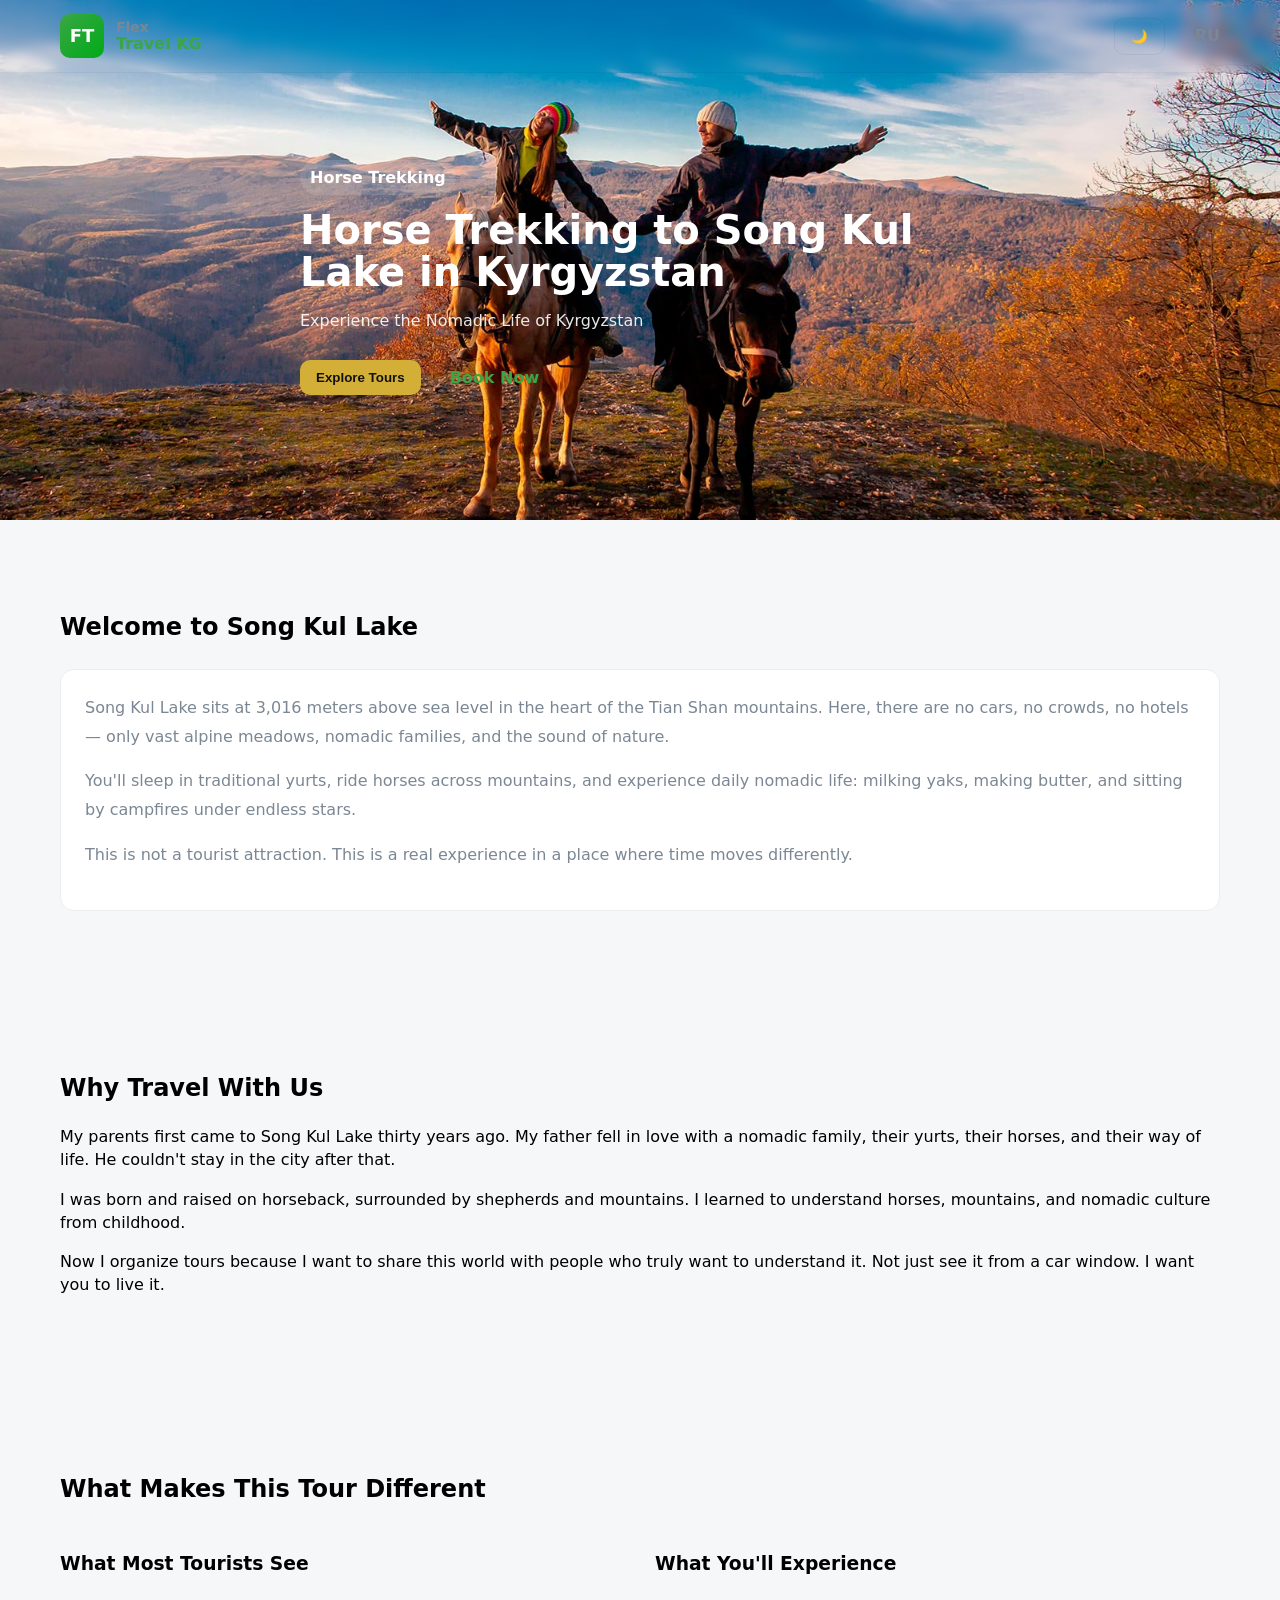
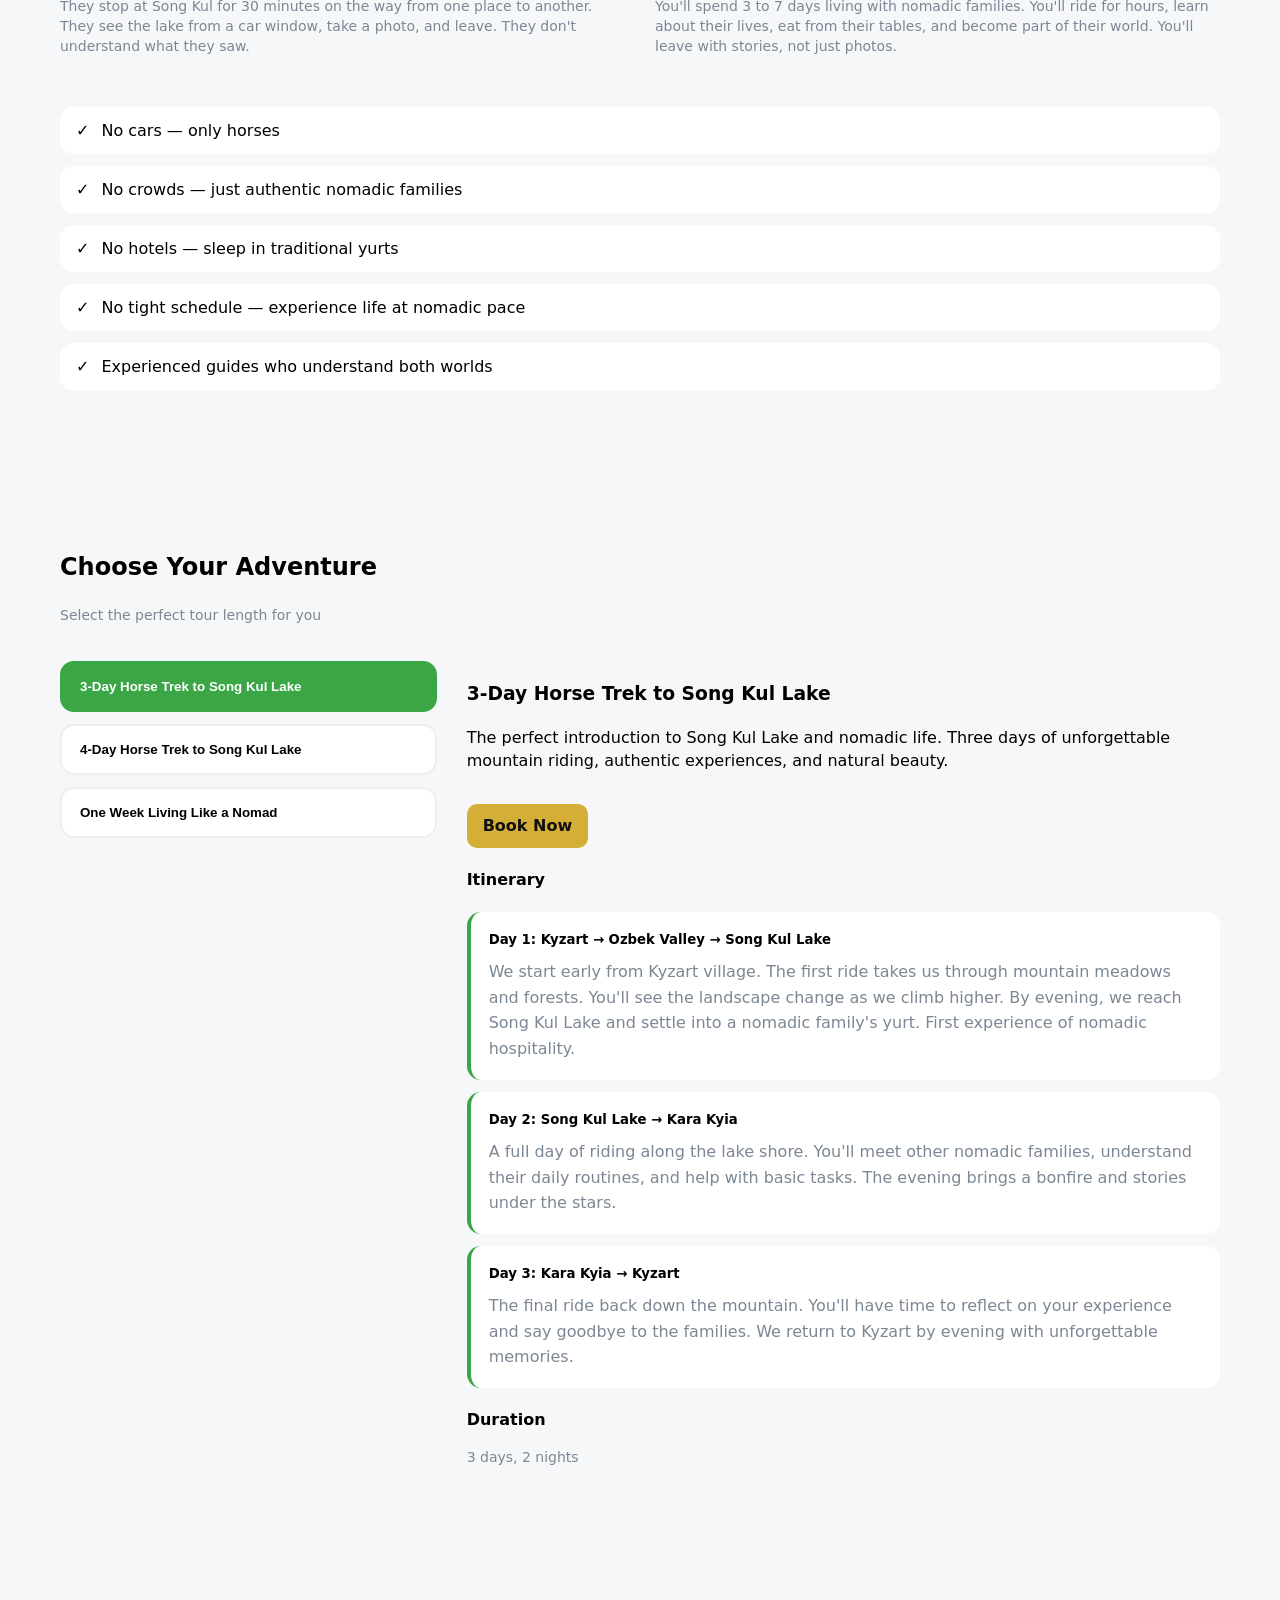
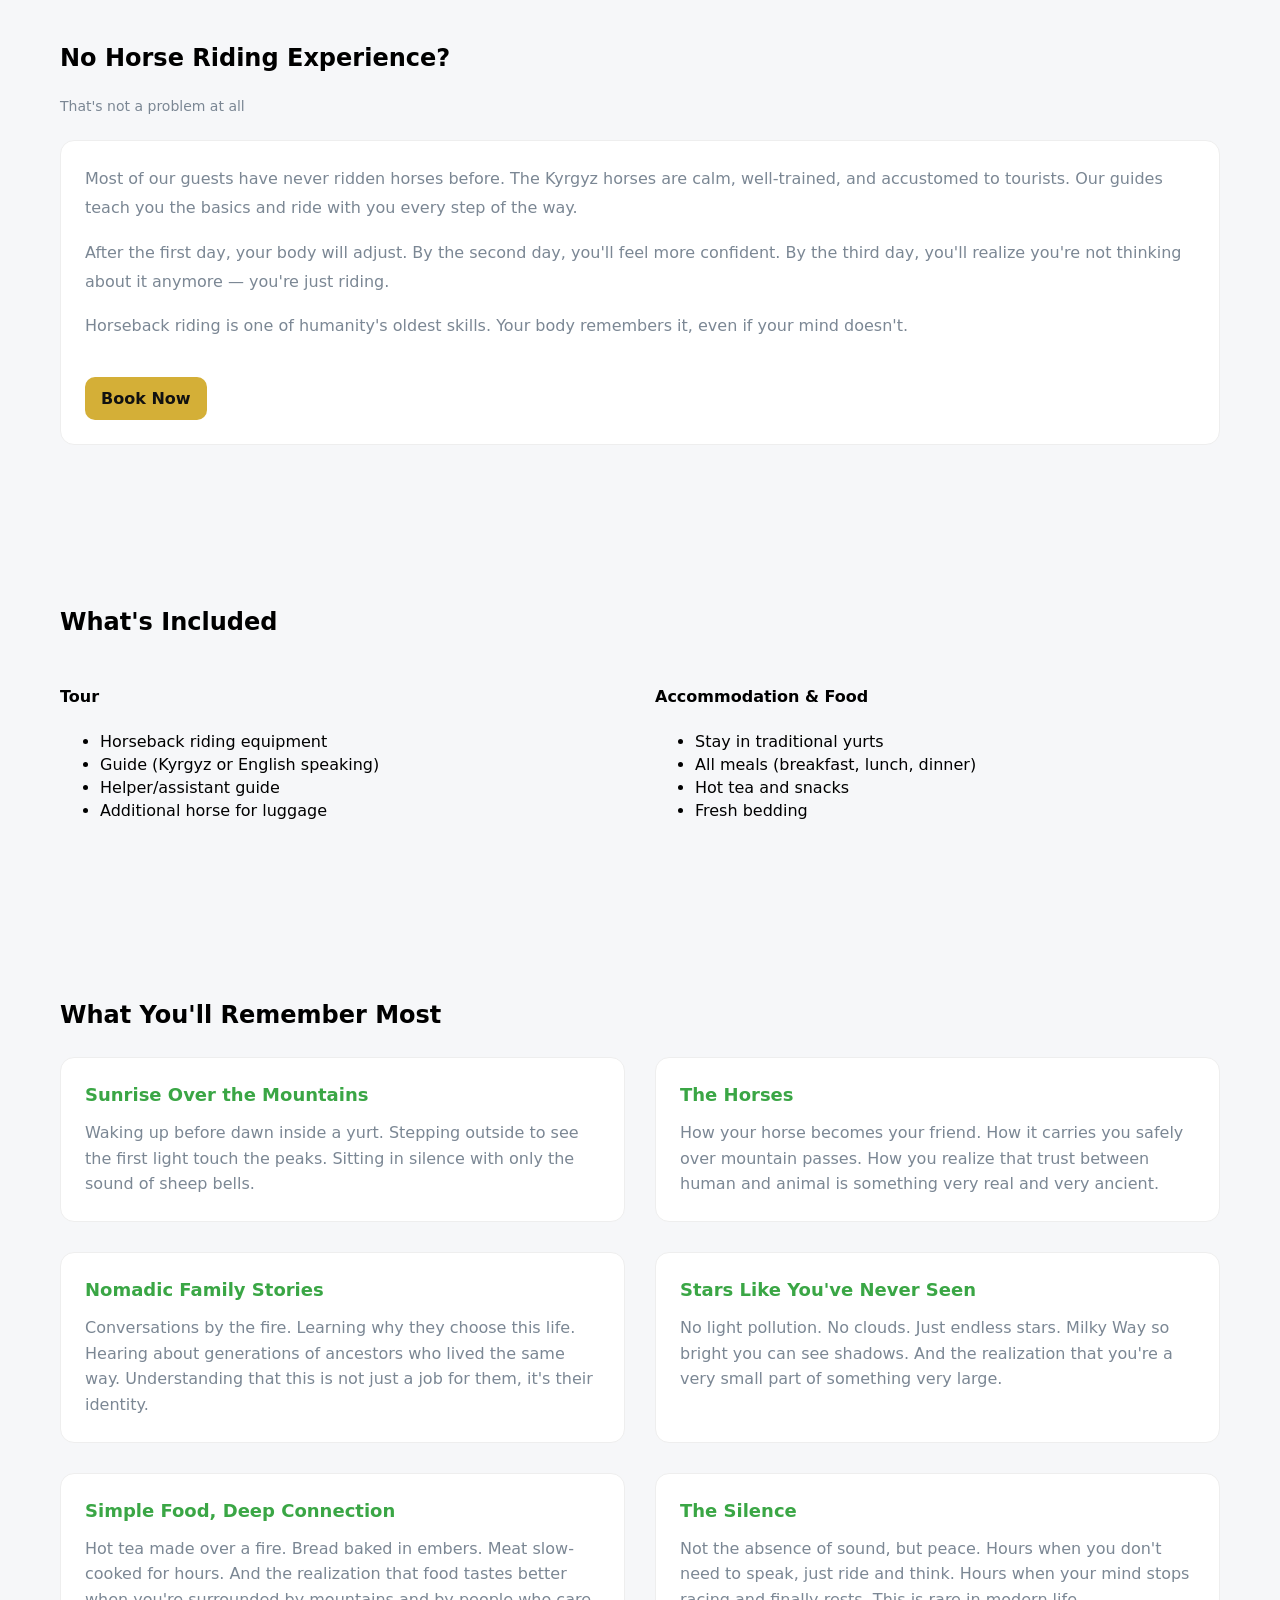
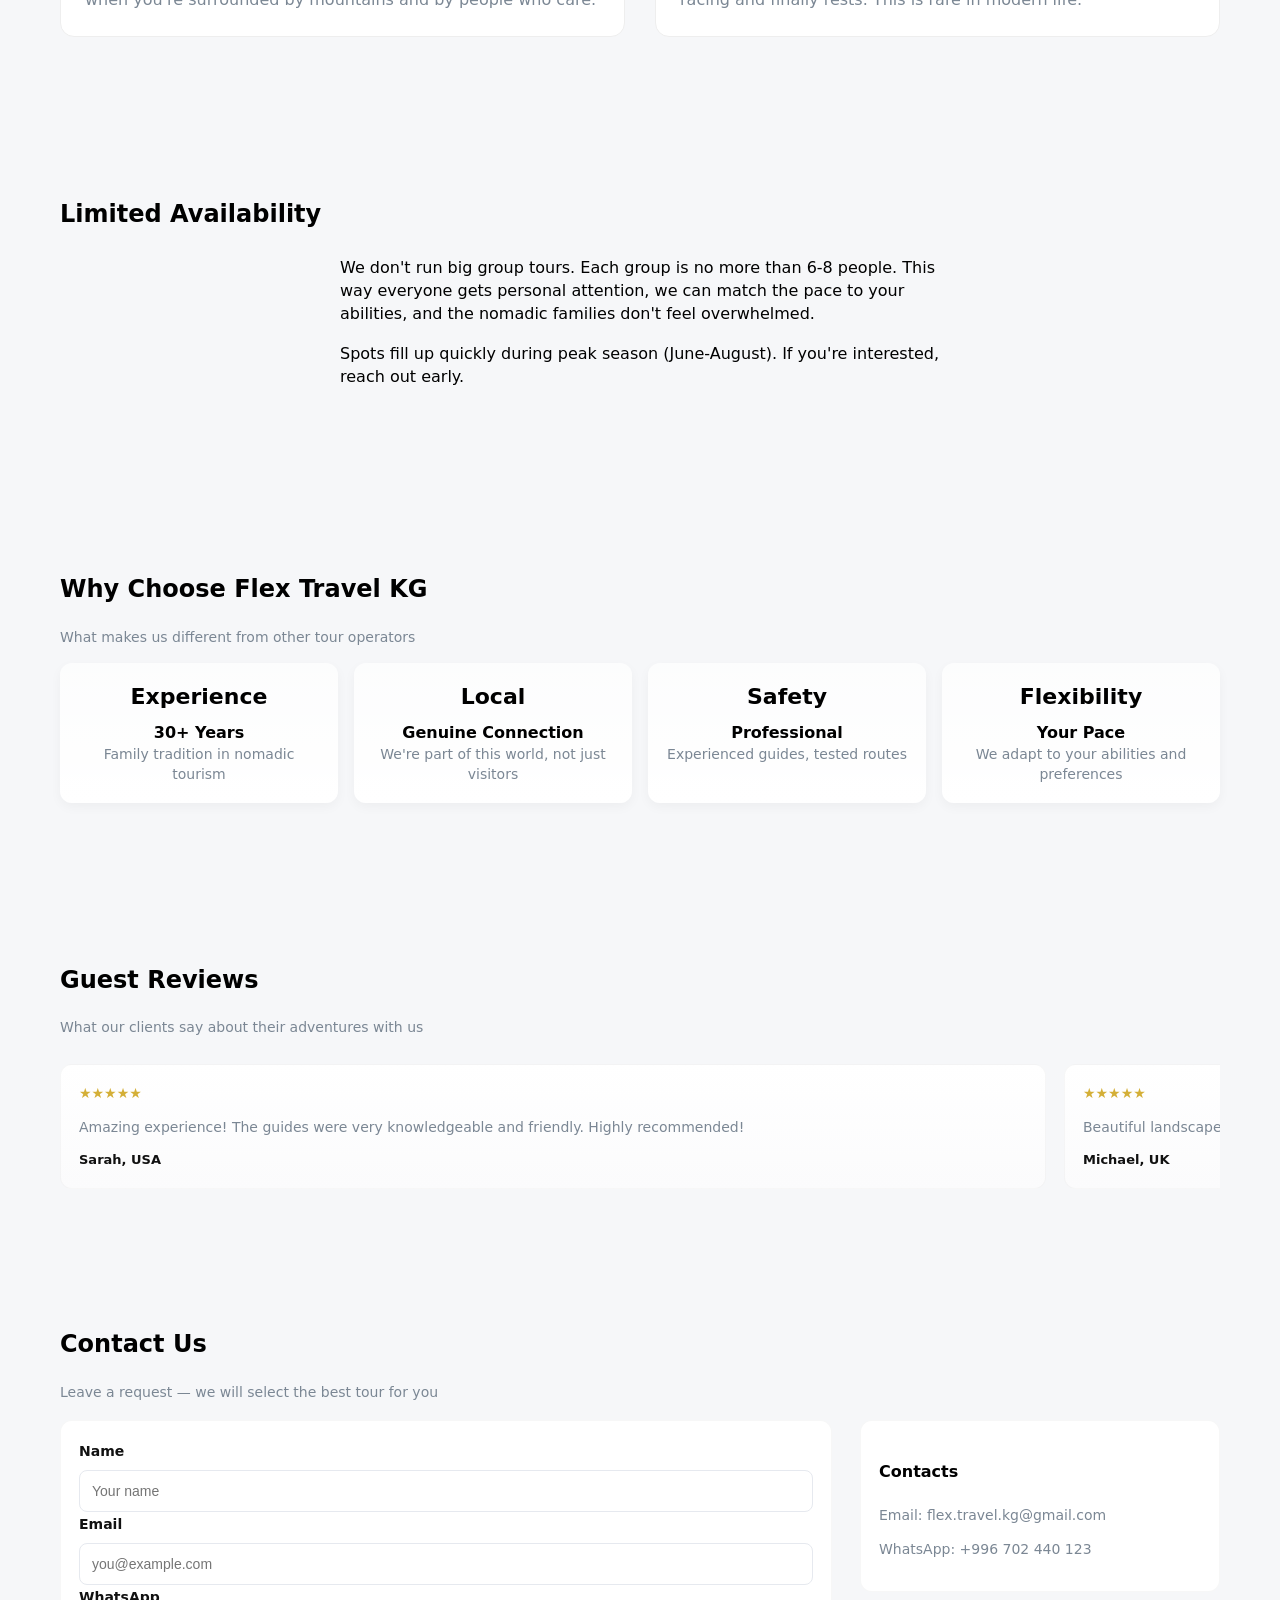
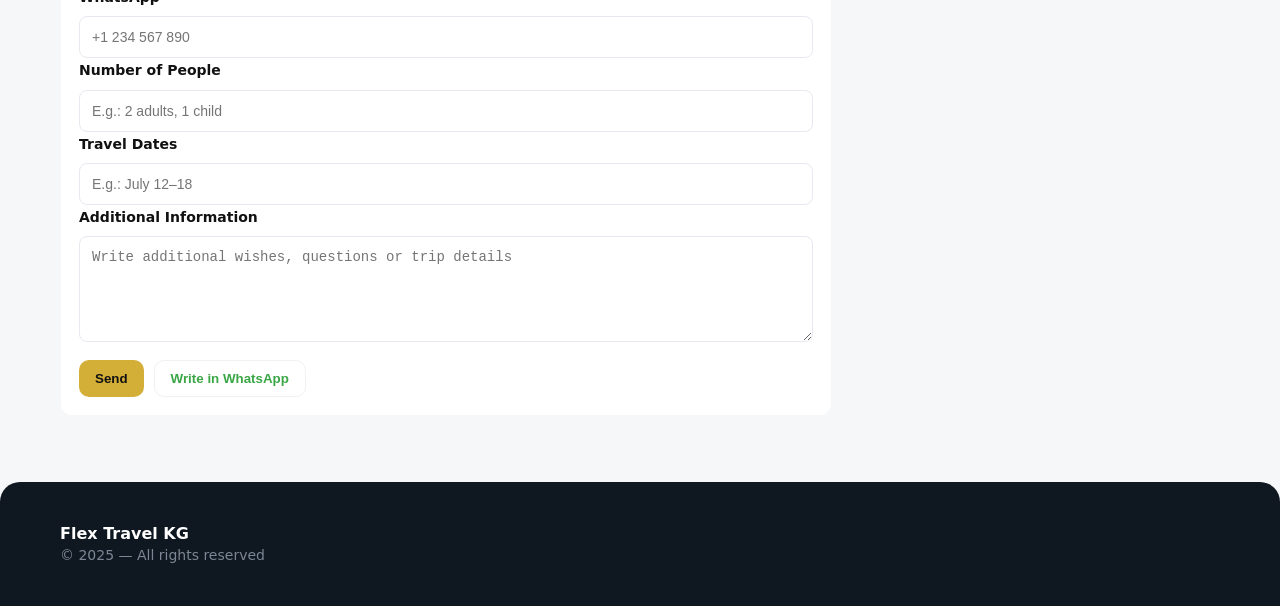
==== commit 7281e3b7: "change text" ====
--- a/index.html
+++ b/index.html
@@ -47,7 +47,8 @@
                     </p>
 
                     <div class="hero-ctas">
-                        <button class="btn" id="down" data-en="Explore Tours">Изучить туры</button>
+                        <button class="btn" id="goTour" data-en="Explore Tours">Изучить туры</button>
+                        <a class="btn secondary" href="#contact" data-en="Book Now">Забронировать</a>
                     </div>
                 </div>
             </div>
@@ -158,6 +159,8 @@
                             Идеальное введение в озеро Сон-Куль и кочевую жизнь. Три дня незабываемого горного верховой езды, аутентичного опыта и природной красоты.
                         </p>
 
+                        <a class="btn" href="#contact" data-en="Book Now" style="margin-top: 16px; display: inline-block;">Забронировать</a>
+
                         <h4 style="margin-top: 20px;" data-en="Itinerary">Программа</h4>
                         <div class="itinerary">
                             <div class="day">
@@ -185,8 +188,7 @@
                         <p style="margin-top: 20px; font-weight: 600;" data-en="Duration">Продолжительность</p>
                         <p class="muted" data-en="3 days, 2 nights">3 дня, 2 ночи</p>
 
-                        <p style="margin-top: 10px; font-weight: 600;" data-en="Best For">Лучше всего для</p>
-                        <p class="muted" data-en="Those with some hiking experience who want a quick introduction to Song Kul">Тех, кто имеет опыт в пешком туризме и хочет быстро познакомиться с Сон-Кулем</p>
+
                     </div>
 
                     <!-- 4-Day Tour -->
@@ -196,6 +198,8 @@
                             Этот расширенный тур даёт вам больше времени, чтобы привыкнуть к верховой езде, глубже понять кочевую культуру и изучить больше окрестностей озера.
                         </p>
 
+                        <a class="btn" href="#contact" data-en="Book Now" style="margin-top: 16px; display: inline-block;">Забронировать</a>
+
                         <h4 style="margin-top: 20px;" data-en="Itinerary">Программа</h4>
                         <div class="itinerary">
                             <div class="day">
@@ -230,8 +234,7 @@
                         <p style="margin-top: 20px; font-weight: 600;" data-en="Duration">Продолжительность</p>
                         <p class="muted" data-en="4 days, 3 nights">4 дня, 3 ночи</p>
 
-                        <p style="margin-top: 10px; font-weight: 600;" data-en="Best For">Лучше всего для</p>
-                        <p class="muted" data-en="Those who want deeper immersion and exploration of different valleys">Тех, кто хочет более глубокого погружения и исследования разных долин</p>
+
                     </div>
 
                     <!-- Week Tour -->
@@ -240,6 +243,8 @@
                         <p data-en="Seven days and nights with nomadic families. You won't be a tourist anymore — you'll be part of their life. You'll stop just visiting and start living.">
                             Семь дней и ночей с кочевыми семьями. Вы перестанете быть туристом — вы станете частью их жизни. Вы перестанете просто посещать и начнёте жить.
                         </p>
+
+                        <a class="btn" href="#contact" data-en="Book Now" style="margin-top: 16px; display: inline-block;">Забронировать</a>
 
                         <h4 style="margin-top: 20px;" data-en="What's Included">Что входит</h4>
                         <div style="margin: 16px 0;">
@@ -264,8 +269,7 @@
                         <p style="margin-top: 20px; font-weight: 600;" data-en="Duration">Продолжительность</p>
                         <p class="muted" data-en="7 days, 6 nights">7 дней, 6 ночей</p>
 
-                        <p style="margin-top: 10px; font-weight: 600;" data-en="Best For">Лучше всего для</p>
-                        <p class="muted" data-en="Those seeking a true transformation and real connection with nomadic culture">Тех, кто ищет настоящую трансформацию и реальную связь с кочевой культурой</p>
+
                     </div>
                 </div>
             </div>
@@ -291,6 +295,8 @@
                     <p style="margin-top: 16px;" data-en="Horseback riding is one of humanity's oldest skills. Your body remembers it, even if your mind doesn't.">
                         Верховая езда — один из самых древних человеческих навыков. Ваше тело помнит это, даже если ваш ум нет.
                     </p>
+
+                    <a class="btn" href="#contact" data-en="Book Now" style="margin-top: 20px; display: inline-block;">Забронировать</a>
                 </div>
             </div>
         </div>
--- a/style.css
+++ b/style.css
@@ -160,6 +160,11 @@
     border: none;
     font-weight: 700;
     cursor: pointer
+}
+
+a {
+    text-decoration: none;
+    display: inline-block
 }
 
 .btn.secondary:active {
@@ -756,37 +761,44 @@
     line-height: 1.8;
 }
 
-right: 16px;
-font-size: 26px;
-cursor: pointer;
-color: #777;
-
-}
+.close {
+    position: absolute;
+    top: 16px;
+    right: 16px;
+    font-size: 26px;
+    cursor: pointer;
+    color: #777;
+}
+
 .close:hover {
     color: #000;
 }
+
 .schedule-table {
     width: 100%;
     border-collapse: collapse;
     margin-top: 10px;
 }
+
 .schedule-table th,
 .schedule-table td {
     border: 1px solid #ccc;
     padding: 8px;
     text-align: center;
 }
+
 .schedule-table th {
     background: #f0f0f0;
 }
 
+
 /* MOBILE TABS */
+
 @media (max-width: 768px) {
     .tours-tabs {
         grid-template-columns: 1fr;
         gap: 20px;
     }
-    
     .tour-list {
         display: flex;
         flex-direction: row;
@@ -795,7 +807,6 @@
         -webkit-overflow-scrolling: touch;
         padding: 8px 0;
     }
-    
     .tour-tab {
         flex: 0 0 auto;
         min-width: 140px;
@@ -803,11 +814,9 @@
         font-size: 13px;
         white-space: nowrap;
     }
-    
     .memory {
         padding: 16px;
     }
-    
     .memories-grid {
         grid-template-columns: 1fr;
     }
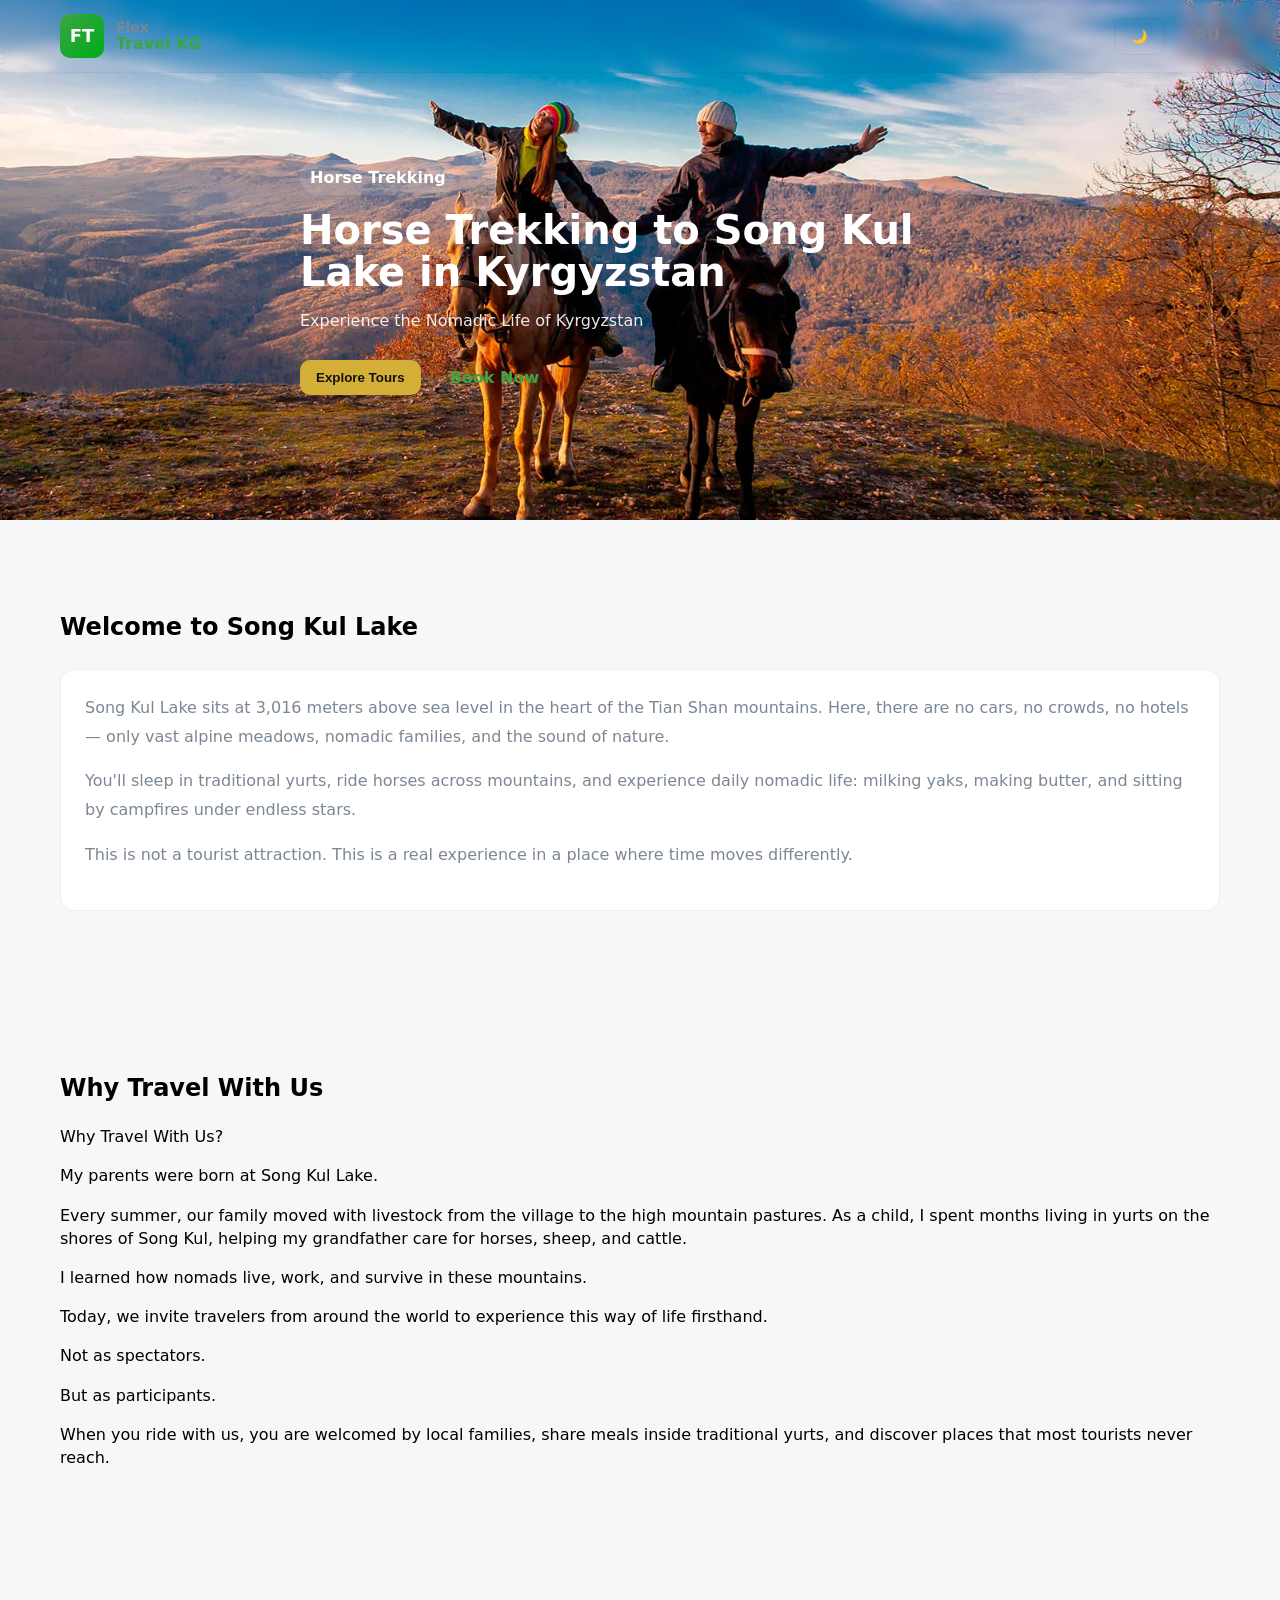
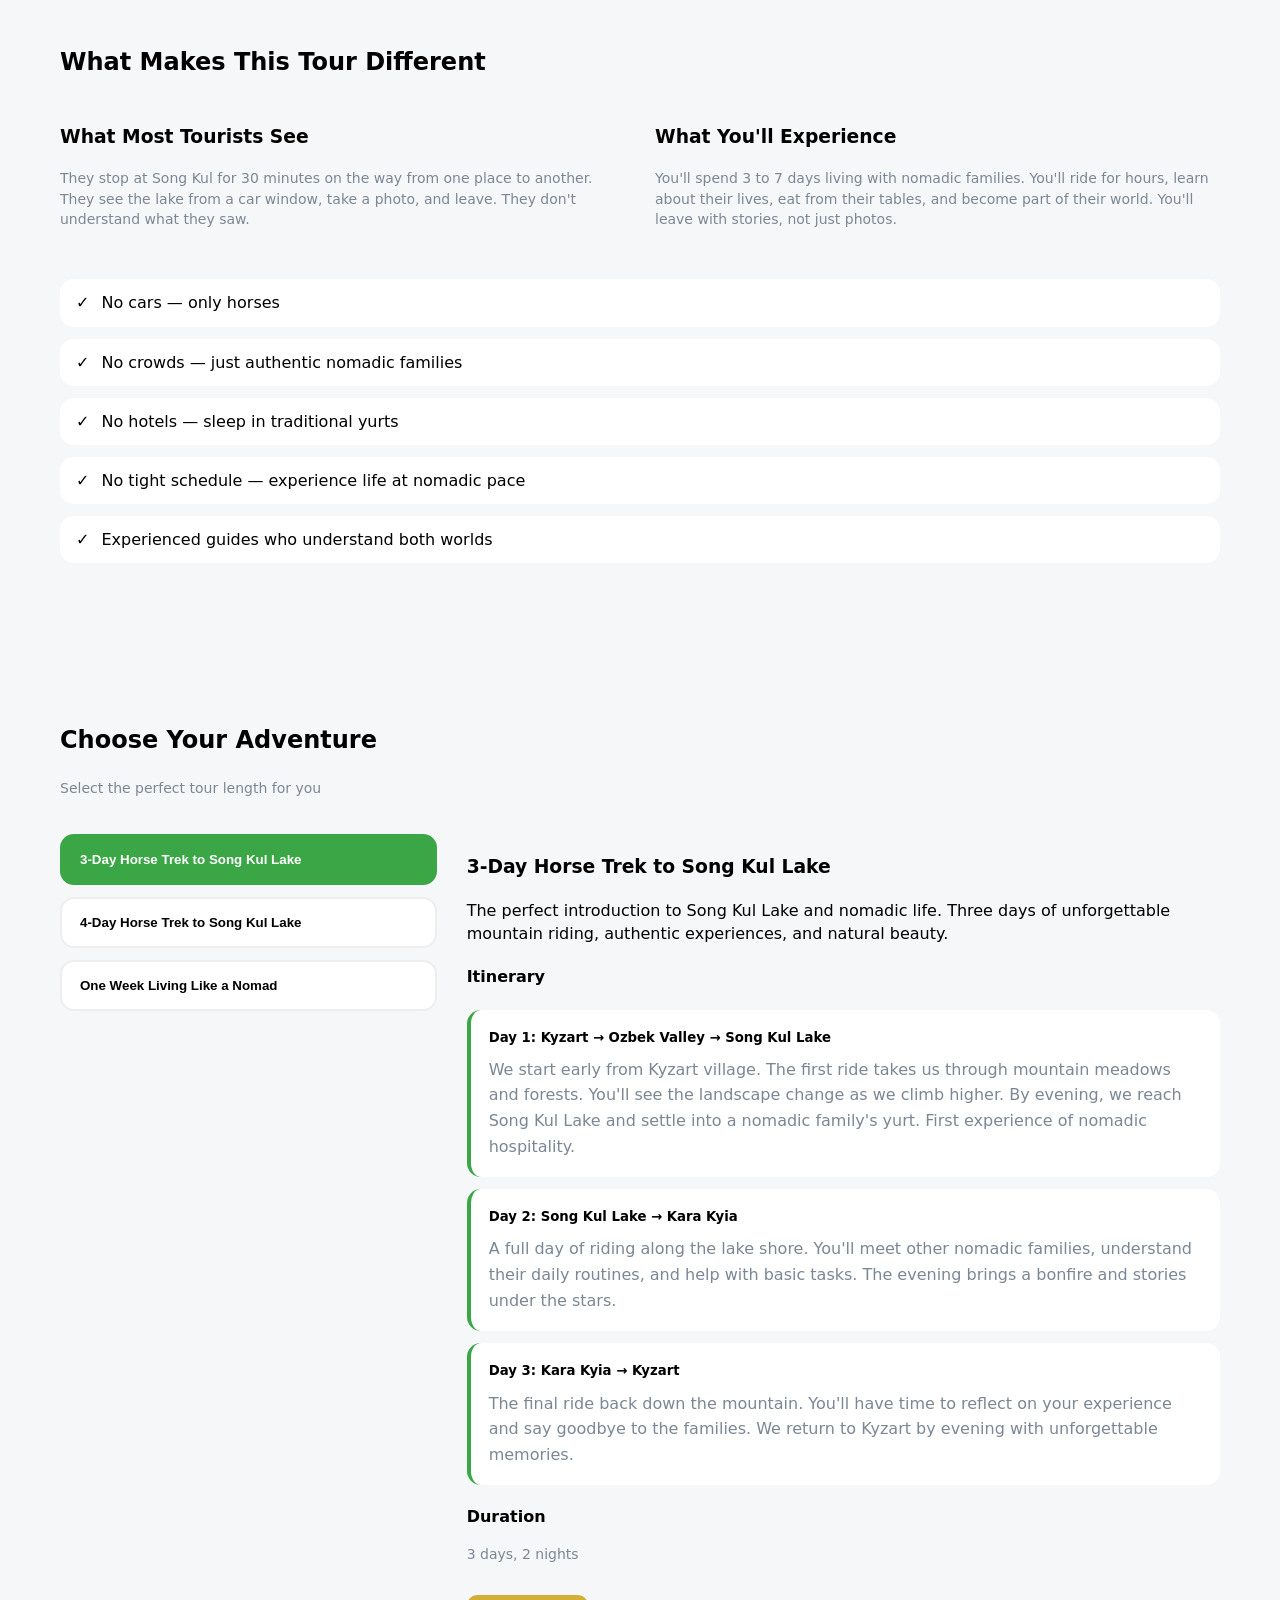
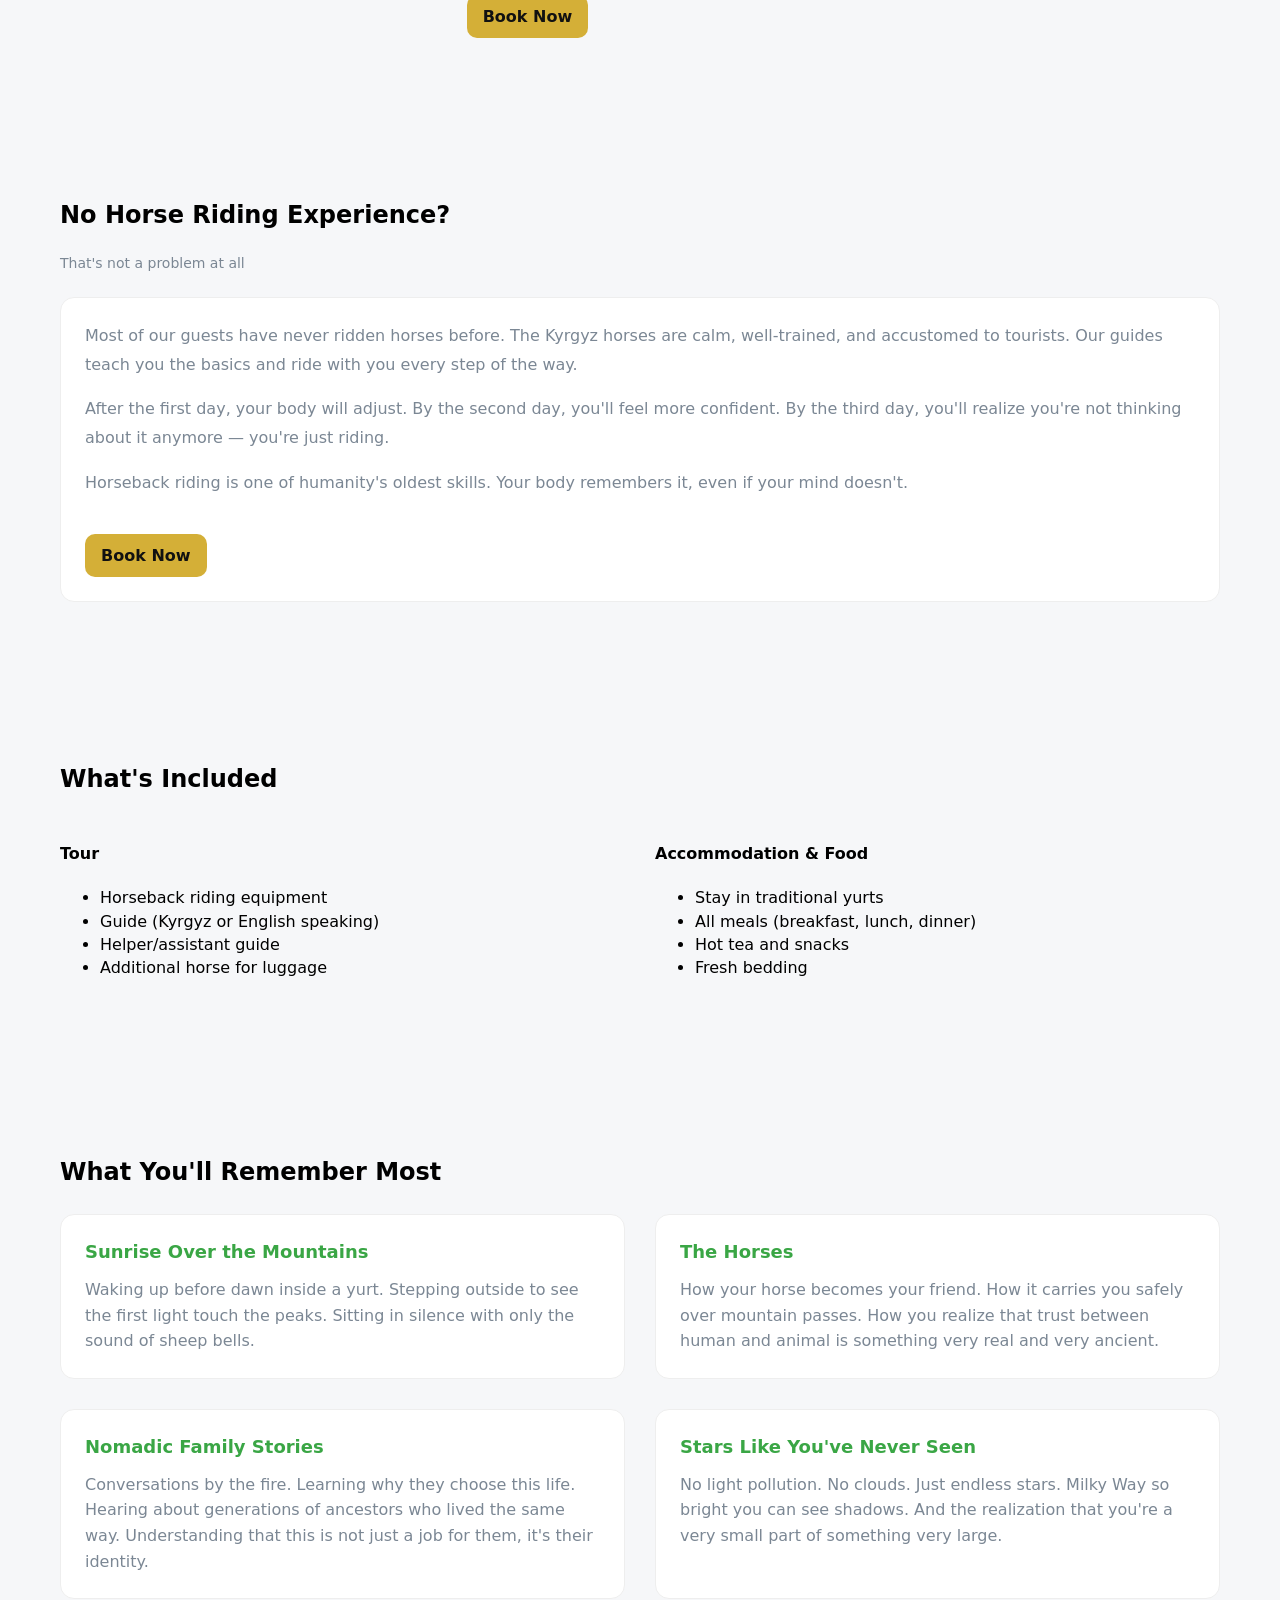
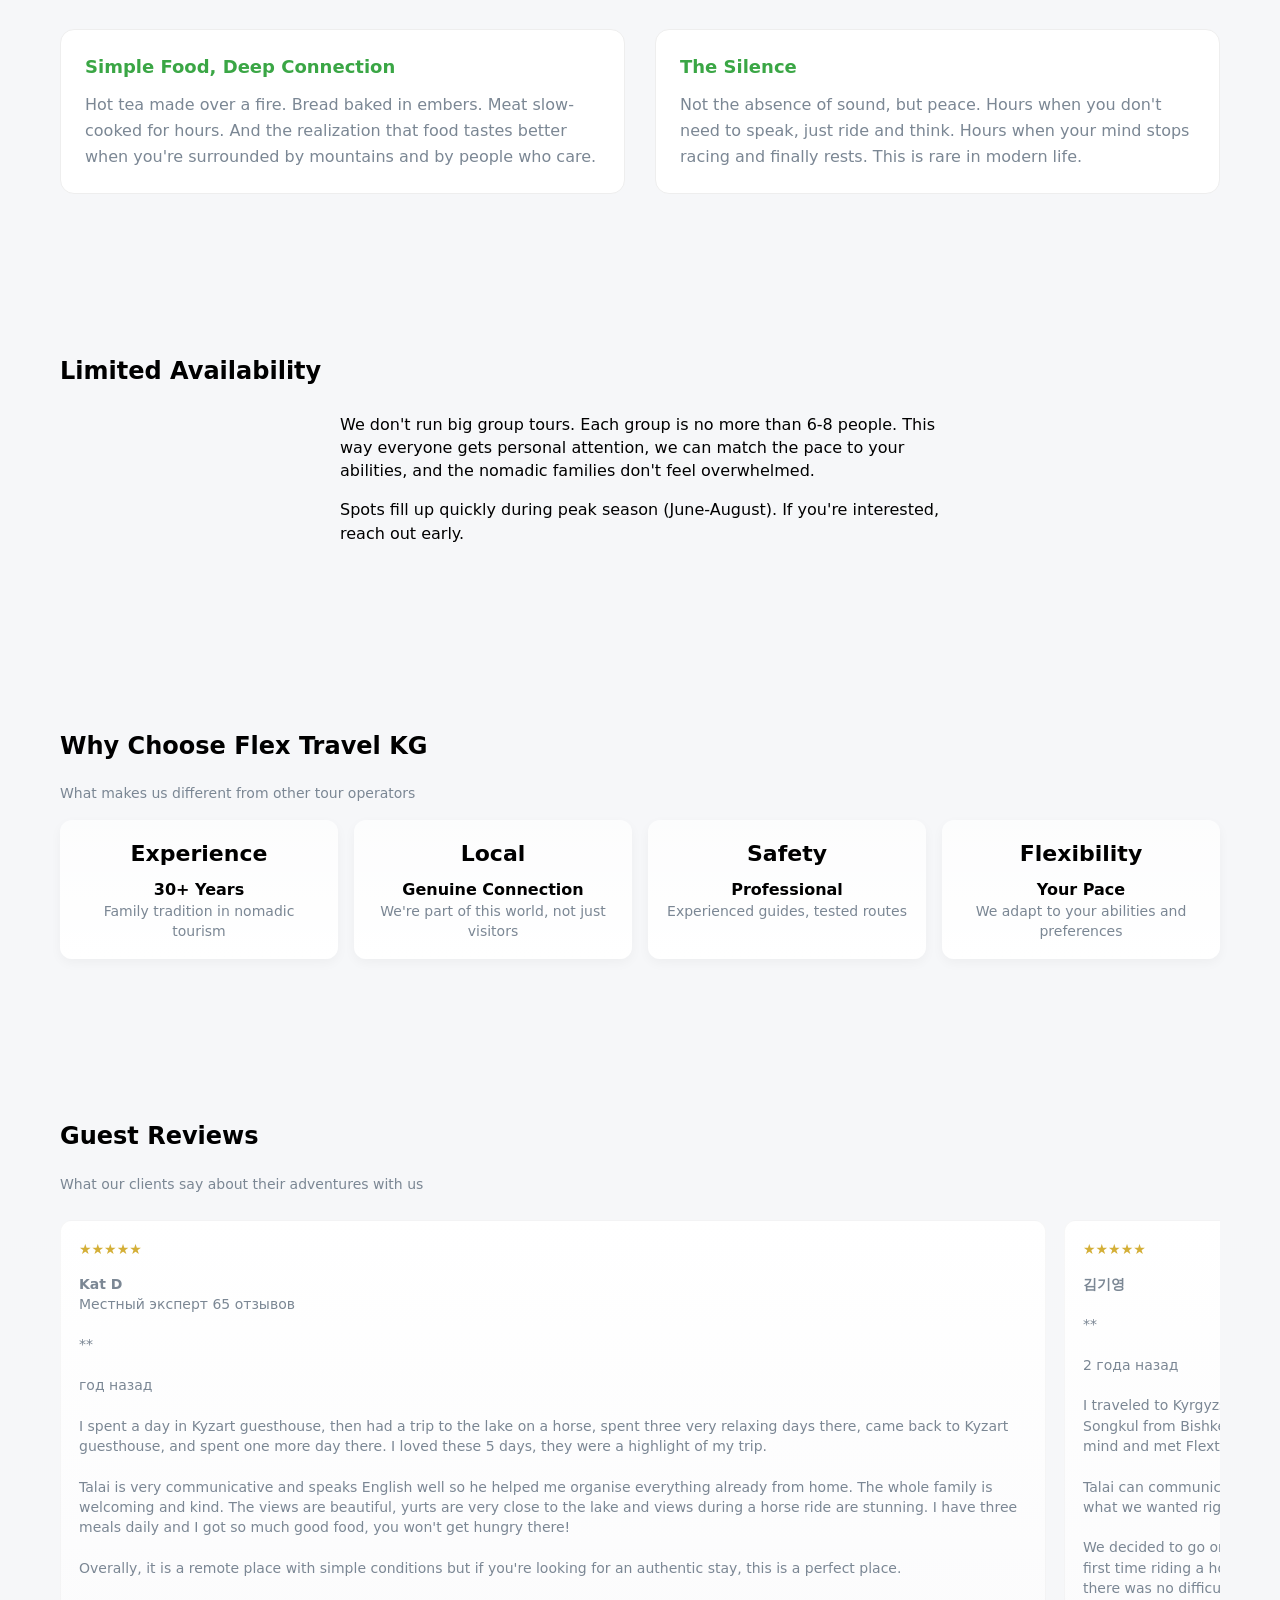
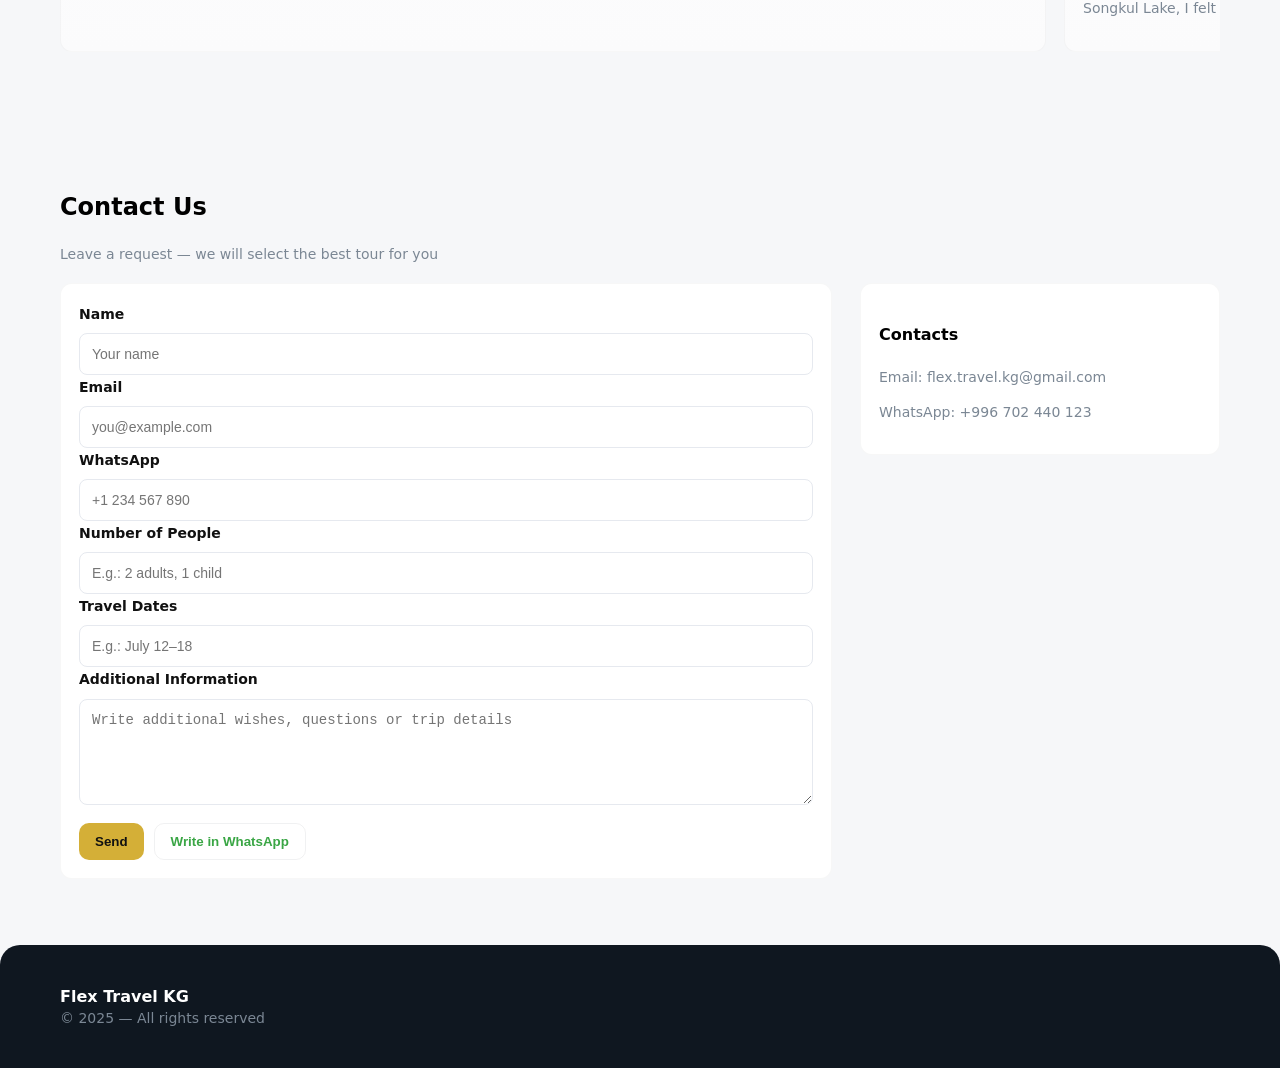
==== commit 3aba8e17: "change text" ====
--- a/index.html
+++ b/index.html
@@ -84,16 +84,36 @@
             <h2 data-en="Why Travel With Us">Почему путешествуют с нами</h2>
 
             <div class="story-content">
-                <p data-en="My parents first came to Song Kul Lake thirty years ago. My father fell in love with a nomadic family, their yurts, their horses, and their way of life. He couldn't stay in the city after that.">
-                    Мои родители впервые приехали на озеро Сон-Куль тридцать лет назад. Мой отец влюбился в кочевую семью, их юрты, лошадей и образ жизни. После этого он не смог остаться в городе.
-                </p>
-
-                <p data-en="I was born and raised on horseback, surrounded by shepherds and mountains. I learned to understand horses, mountains, and nomadic culture from childhood.">
-                    Я родился и вырос верхом на лошади, окружённый пастухами и горами. С детства я научился понимать лошадей, горы и кочевую культуру.
-                </p>
-
-                <p data-en="Now I organize tours because I want to share this world with people who truly want to understand it. Not just see it from a car window. I want you to live it.">
-                    Теперь я организую туры, потому что хочу поделиться этим миром с людьми, которые действительно хотят его понять. Не просто увидеть из окна машины. Я хочу, чтобы вы его пережили.
+                <p data-en="Why Travel With Us?">
+                    Почему путешествуют с нами?
+                </p>
+
+                <p data-en="My parents were born at Song Kul Lake.">
+                    Мои родители родились на озере Сон-Куль.
+                </p>
+
+                <p data-en="Every summer, our family moved with livestock from the village to the high mountain pastures. As a child, I spent months living in yurts on the shores of Song Kul, helping my grandfather care for horses, sheep, and cattle.">
+                    Каждое лето наша семья перебиралась с домашним скотом из деревни в высокогорные пастбища. В детстве я несколько месяцев жил в юртах на берегу Сон-Куля, помогая деду ухаживать за лошадьми, овцами и крупным рогатым скотом.
+                </p>
+
+                <p data-en="I learned how nomads live, work, and survive in these mountains.">
+                    Я узнал, как кочевники живут, работают и выживают в этих горах.
+                </p>
+
+                <p data-en="Today, we invite travelers from around the world to experience this way of life firsthand.">
+                    Сегодня мы приглашаем путешественников со всего мира лично испытать этот образ жизни.
+                </p>
+
+                <p data-en="Not as spectators.">
+                    Не как зрителей.
+                </p>
+
+                <p data-en="But as participants.">
+                    А как участников.
+                </p>
+
+                <p data-en="When you ride with us, you are welcomed by local families, share meals inside traditional yurts, and discover places that most tourists never reach.">
+                    Когда вы едете с нами, вас принимают местные семьи, вы делитесь едой внутри традиционных юрт и открываете для себя места, куда почти никогда не попадают туристы.
                 </p>
             </div>
         </div>
@@ -159,8 +179,6 @@
                             Идеальное введение в озеро Сон-Куль и кочевую жизнь. Три дня незабываемого горного верховой езды, аутентичного опыта и природной красоты.
                         </p>
 
-                        <a class="btn" href="#contact" data-en="Book Now" style="margin-top: 16px; display: inline-block;">Забронировать</a>
-
                         <h4 style="margin-top: 20px;" data-en="Itinerary">Программа</h4>
                         <div class="itinerary">
                             <div class="day">
@@ -185,9 +203,11 @@
                             </div>
                         </div>
 
+
                         <p style="margin-top: 20px; font-weight: 600;" data-en="Duration">Продолжительность</p>
                         <p class="muted" data-en="3 days, 2 nights">3 дня, 2 ночи</p>
 
+                        <a class="btn" href="#contact" data-en="Book Now" style="margin-top: 16px; display: inline-block;">Забронировать</a>
 
                     </div>
 
@@ -198,7 +218,7 @@
                             Этот расширенный тур даёт вам больше времени, чтобы привыкнуть к верховой езде, глубже понять кочевую культуру и изучить больше окрестностей озера.
                         </p>
 
-                        <a class="btn" href="#contact" data-en="Book Now" style="margin-top: 16px; display: inline-block;">Забронировать</a>
+
 
                         <h4 style="margin-top: 20px;" data-en="Itinerary">Программа</h4>
                         <div class="itinerary">
@@ -231,9 +251,11 @@
                             </div>
                         </div>
 
+
                         <p style="margin-top: 20px; font-weight: 600;" data-en="Duration">Продолжительность</p>
                         <p class="muted" data-en="4 days, 3 nights">4 дня, 3 ночи</p>
 
+                        <a class="btn" href="#contact" data-en="Book Now" style="margin-top: 16px; display: inline-block;">Забронировать</a>
 
                     </div>
 
@@ -244,7 +266,7 @@
                             Семь дней и ночей с кочевыми семьями. Вы перестанете быть туристом — вы станете частью их жизни. Вы перестанете просто посещать и начнёте жить.
                         </p>
 
-                        <a class="btn" href="#contact" data-en="Book Now" style="margin-top: 16px; display: inline-block;">Забронировать</a>
+
 
                         <h4 style="margin-top: 20px;" data-en="What's Included">Что входит</h4>
                         <div style="margin: 16px 0;">
@@ -266,9 +288,11 @@
                             К концу недели вы не будете спрашивать "Когда нам вернуться в отель?" Вы будете спрашивать "Мы должны уйти?" Вы поймёте, что значит жить в горах, зависеть от лошадей и погоды, находить радость в простых вещах.
                         </p>
 
+
                         <p style="margin-top: 20px; font-weight: 600;" data-en="Duration">Продолжительность</p>
                         <p class="muted" data-en="7 days, 6 nights">7 дней, 6 ночей</p>
 
+                        <a class="btn" href="#contact" data-en="Book Now" style="margin-top: 16px; display: inline-block;">Забронировать</a>
 
                     </div>
                 </div>
@@ -443,23 +467,35 @@
             <div class="testimonials fade-in">
                 <div class="testimonial">
                     <div class="stars">★★★★★</div>
-                    <p data-en="Amazing experience! The guides were very knowledgeable and friendly. Highly recommended!">Изумительный опыт! Гиды были знающими и дружелюбными. Очень рекомендую!</p>
-                    <div class="author" data-en="Sarah, USA">Сара, США</div>
-                </div>
+                    <p>
+                        <strong>Kat D</strong><br>
+                        Местный эксперт 65 отзывов<br><br>
+                        **<br><br>
+                        год назад<br><br>
+                        I spent a day in Kyzart guesthouse, then had a trip to the lake on a horse, spent three very relaxing days there, came back to Kyzart guesthouse, and spent one more day there. I loved these 5 days, they were a highlight of my trip.<br><br>
+                        Talai is very communicative and speaks English well so he helped me organise everything already from home. The whole family is welcoming and kind. The views are beautiful, yurts are very close to the lake and views during a horse ride are stunning. I have three meals daily and I got so much good food, you won't get hungry there!<br><br>
+                        Overally, it is a remote place with simple conditions but if you're looking for an authentic stay, this is a perfect place.
+                    </p>
+                </div>
+
                 <div class="testimonial">
                     <div class="stars">★★★★★</div>
-                    <p data-en="Beautiful landscapes and authentic culture. Best trip ever!">Красивые пейзажи и аутентичная культура. Лучший отпуск в жизни!</p>
-                    <div class="author" data-en="Michael, UK">Майкл, Великобритания</div>
-                </div>
+                    <p>
+                        <strong>김기영</strong><br><br>
+                        **<br><br>
+                        2 года назад<br><br>
+                        I traveled to Kyrgyzstan for 10 days in June 2023, of which I spent 5 days with Talai from Flextravel. I took a bus to Cheak to go to Songkul from Bishkek, and I saw a Google map and got off at Kyzart village near Songkul Lake. I walked to the village with a hopeless mind and met Flextravel like a miracle.<br><br>
+                        Talai can communicate in English, Russian, and Kyrgyz languages. Above all, he had a good sense and solved the problem by knowing what we wanted right away. I have met many people while traveling to 30 countries, but he was a really good - genius.<br><br>
+                        We decided to go on horseback to Lake Songkul, and the next morning we rode over the mountain. I was afraid because it was my first time riding a horse. But the horse Talai prepared was suitable for me to ride, and the person leading the horse was skilled, so there was no difficulty. The scenery that changes every time the altitude increases was amazing, and when I arrived at the last Songkul Lake, I felt like I met a new world.
+                    </p>
+                </div>
+
                 <div class="testimonial">
                     <div class="stars">★★★★★</div>
-                    <p data-en="Professional organization and unforgettable memories. Thank you!">Профессиональная организация и незабываемые впечатления. Спасибо!</p>
-                    <div class="author" data-en="Emma, Germany">Эмма, Германия</div>
-                </div>
-                <div class="testimonial">
-                    <div class="stars">★★★★★</div>
-                    <p data-en="Everything was perfect. Highly skilled guides and excellent service throughout the tour.">Всё было идеально. Опытные гиды и отличный сервис на протяжении всего тура.</p>
-                    <div class="author" data-en="David, Australia">Давид, Австралия</div>
+                    <p>
+                        <strong>Jiří Pfeifr</strong><br><br>
+                        I spent two nights with the family after I hiked from Kyzart (amazing hike btw). Great experience. They were very nice to me, excellent food, no problem as a vegetarian. I highly recommend this yurt camp.
+                    </p>
                 </div>
             </div>
         </div>
@@ -554,4 +590,10 @@
 
 </body>
 
+</html>
+
+</html>
+
+</html>
+
 </html>
